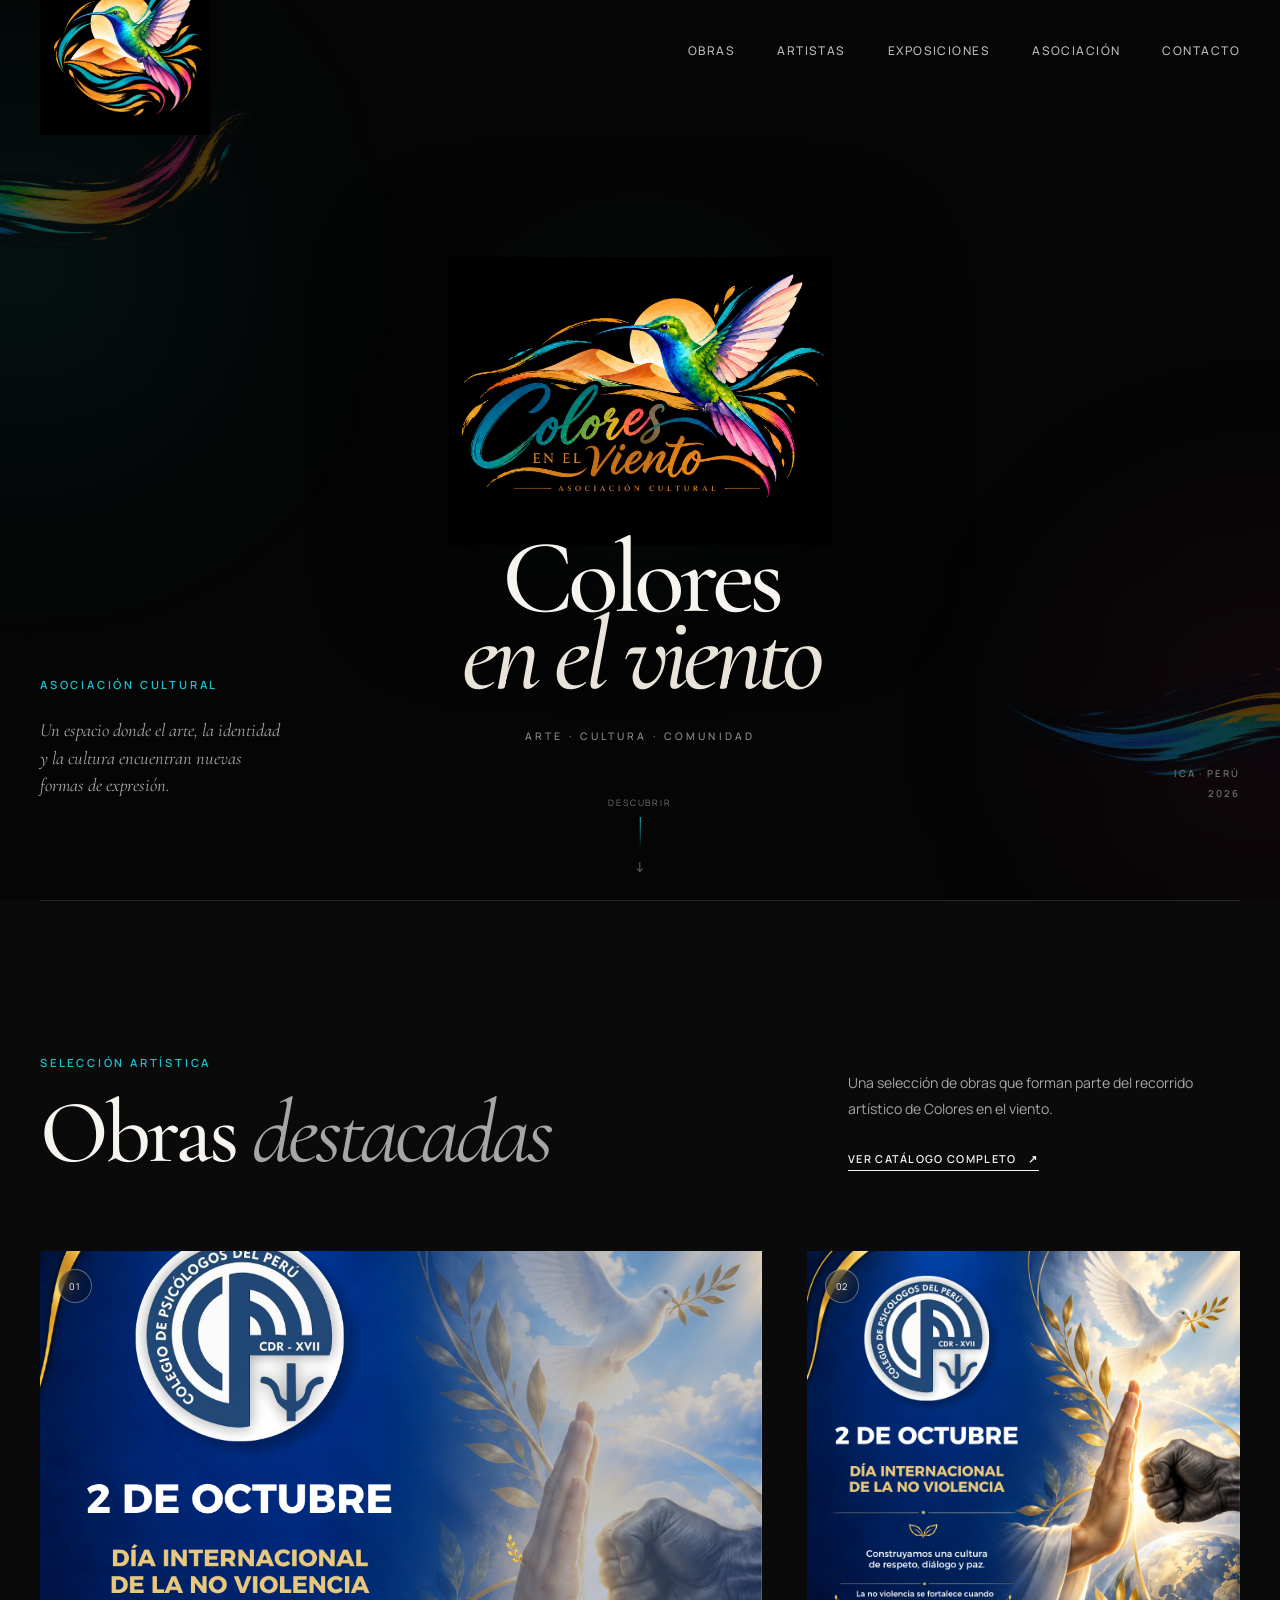
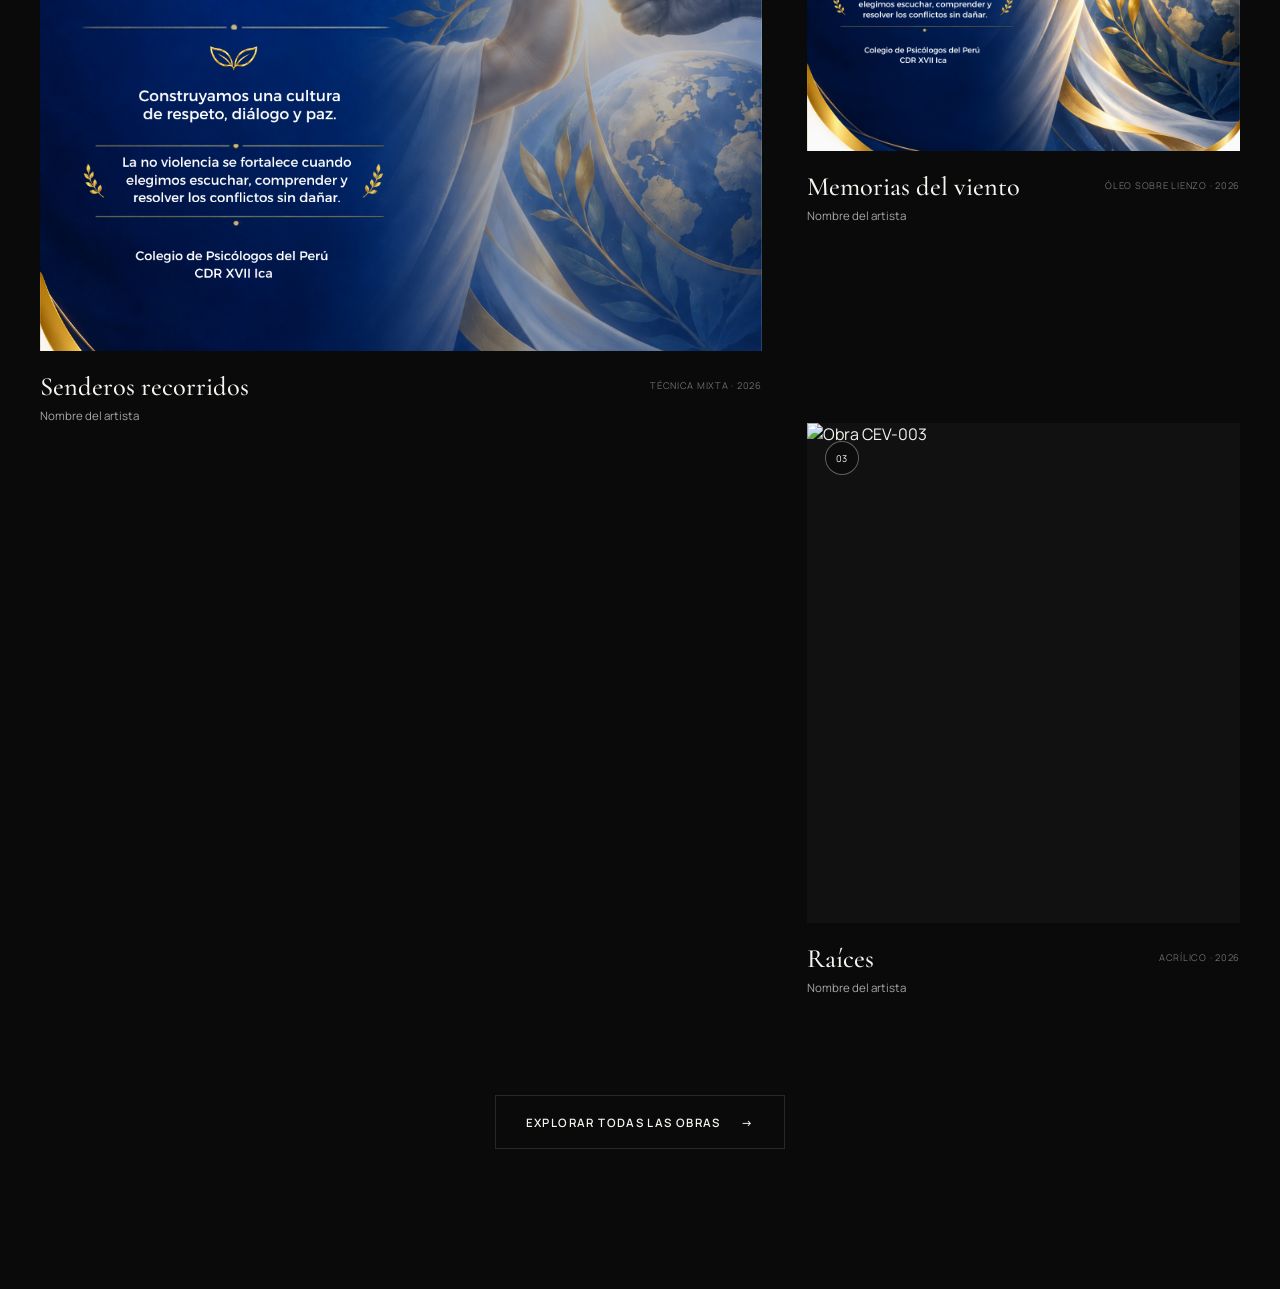
==== index.html @ a4beec08 "Estructura inicial de Colores en el viento" ====
<!DOCTYPE html>
<html lang="es">
<head>
    <meta charset="UTF-8">

    <meta
        name="viewport"
        content="width=device-width, initial-scale=1.0"
    >

    <meta
        name="description"
        content="Colores en el viento - Asociación Cultural. Arte, cultura y comunidad."
    >

    <title>Colores en el viento | Asociación Cultural</title>

    <!-- Favicon -->
    <link
        rel="icon"
        type="image/png"
        href="assets/branding/favicon.png"
    >

    <!-- Google Fonts -->
    <link rel="preconnect" href="https://fonts.googleapis.com">
    <link rel="preconnect" href="https://fonts.gstatic.com" crossorigin>

    <link
        href="https://fonts.googleapis.com/css2?family=Cormorant+Garamond:wght@400;500;600;700&family=Manrope:wght@300;400;500;600;700&display=swap"
        rel="stylesheet"
    >

    <!-- CSS -->
    <link rel="stylesheet" href="css/styles.css">
    <link rel="stylesheet" href="css/responsive.css">
</head>

<body>

    <!-- =========================================
         HEADER GLOBAL
    ========================================== -->

    <header class="header" id="header">

        <div class="header__container">

            <!-- Logo -->
            <a href="index.html" class="header__brand">

                <img
                    src="assets/branding/logo.png"
                    alt="Colores en el viento - Asociación Cultural"
                    class="header__logo"
                >

            </a>


            <!-- Navegación escritorio -->
            <nav
                class="desktop-nav"
                aria-label="Navegación principal"
            >

                <a href="obras.html" class="desktop-nav__link">
                    Obras
                </a>

                <a href="artistas.html" class="desktop-nav__link">
                    Artistas
                </a>

                <a href="exposiciones.html" class="desktop-nav__link">
                    Exposiciones
                </a>

                <a href="asociacion.html" class="desktop-nav__link">
                    Asociación
                </a>

                <a href="contacto.html" class="desktop-nav__link">
                    Contacto
                </a>

            </nav>


            <!-- Botón menú móvil -->
            <button
                class="menu-button"
                id="menuButton"
                aria-label="Abrir menú"
                aria-expanded="false"
                aria-controls="mobileMenu"
            >

                <span></span>
                <span></span>
                <span></span>

            </button>

        </div>

    </header>


    <!-- =========================================
         MENÚ MÓVIL / PANTALLA COMPLETA
    ========================================== -->

    <div
        class="mobile-menu"
        id="mobileMenu"
        aria-hidden="true"
    >

        <!-- Decoración -->
        <div class="mobile-menu__glow mobile-menu__glow--one"></div>
        <div class="mobile-menu__glow mobile-menu__glow--two"></div>


        <div class="mobile-menu__header">

            <a href="index.html" class="mobile-menu__brand">

                <img
                    src="assets/branding/logo.png"
                    alt="Colores en el viento"
                >

            </a>

        </div>


        <nav
            class="mobile-menu__nav"
            aria-label="Menú móvil"
        >

            <a
                href="index.html"
                class="mobile-menu__link"
            >
                <span class="mobile-menu__number">01</span>
                <span>Inicio</span>
            </a>

            <a
                href="obras.html"
                class="mobile-menu__link"
            >
                <span class="mobile-menu__number">02</span>
                <span>Obras</span>
            </a>

            <a
                href="artistas.html"
                class="mobile-menu__link"
            >
                <span class="mobile-menu__number">03</span>
                <span>Artistas</span>
            </a>

            <a
                href="exposiciones.html"
                class="mobile-menu__link"
            >
                <span class="mobile-menu__number">04</span>
                <span>Exposiciones</span>
            </a>

            <a
                href="asociacion.html"
                class="mobile-menu__link"
            >
                <span class="mobile-menu__number">05</span>
                <span>La Asociación</span>
            </a>

            <a
                href="contacto.html"
                class="mobile-menu__link"
            >
                <span class="mobile-menu__number">06</span>
                <span>Contacto</span>
            </a>

        </nav>


        <div class="mobile-menu__footer">

            <p>Asociación Cultural</p>

            <span>
                Arte · Cultura · Comunidad
            </span>

        </div>

    </div>


    <!-- =========================================
         CONTENIDO TEMPORAL

         En el paso 2 construiremos aquí
         la portada real.
    ========================================== -->

<main>

    <!-- =========================================
         HERO / PORTADA
    ========================================== -->

    <section class="home-hero">

        <!-- Decoración -->
        <div class="home-hero__glow home-hero__glow--cyan"></div>
        <div class="home-hero__glow home-hero__glow--pink"></div>

        <img
            src="assets/decoracion/pincelada-01.png"
            alt=""
            class="home-hero__brush home-hero__brush--one"
            aria-hidden="true"
        >

        <img
            src="assets/decoracion/pincelada-02.png"
            alt=""
            class="home-hero__brush home-hero__brush--two"
            aria-hidden="true"
        >


        <div class="container home-hero__container">

            <!-- Texto lateral -->
            <div class="home-hero__intro">

                <span class="eyebrow">
                    Asociación Cultural
                </span>

                <p>
                    Un espacio donde el arte,
                    la identidad y la cultura
                    encuentran nuevas formas
                    de expresión.
                </p>

            </div>


            <!-- Emblema principal -->
            <div class="home-hero__identity">

                <div class="home-hero__emblem-wrapper">

                    <div class="home-hero__emblem-light"></div>

                    <img
                        src="assets/branding/emblema.png"
                        alt="Emblema de Colores en el viento"
                        class="home-hero__emblem"
                    >

                </div>

                <h1 class="home-hero__title">
                    <span>Colores</span>
                    <span>en el viento</span>
                </h1>

                <p class="home-hero__subtitle">
                    Arte · Cultura · Comunidad
                </p>

            </div>


            <!-- Texto decorativo derecho -->
            <div class="home-hero__side-text">
                <span>ICA · PERÚ</span>
                <span>2026</span>
            </div>

        </div>


        <!-- Scroll -->
        <a
            href="#obras-destacadas"
            class="scroll-indicator"
            aria-label="Ir a obras destacadas"
        >

            <span class="scroll-indicator__text">
                Descubrir
            </span>

            <span class="scroll-indicator__line"></span>

            <span class="scroll-indicator__arrow">
                ↓
            </span>

        </a>

    </section>


    <!-- =========================================
         OBRAS DESTACADAS
    ========================================== -->

    <section
        class="featured-works"
        id="obras-destacadas"
    >

        <div class="container">

            <!-- Encabezado -->
            <div class="section-heading">

                <div>

                    <span class="eyebrow">
                        Selección artística
                    </span>

                    <h2 class="section-title">
                        Obras
                        <em>destacadas</em>
                    </h2>

                </div>


                <div class="section-heading__description">

                    <p>
                        Una selección de obras que forman
                        parte del recorrido artístico de
                        Colores en el viento.
                    </p>

                    <a
                        href="obras.html"
                        class="text-link"
                    >
                        Ver catálogo completo
                        <span>↗</span>
                    </a>

                </div>

            </div>


            <!-- Grid temporal de obras -->
            <div class="featured-grid">

                <!-- Obra 01 -->
                <article class="featured-card featured-card--large">

                    <a
                        href="obra.html?id=cev-001"
                        class="featured-card__image"
                    >

                        <img
                            src="assets/obras/cev-001.webp"
                            alt="Obra CEV-001"
                        >

                        <span class="featured-card__number">
                            01
                        </span>

                        <span class="featured-card__view">
                            Ver obra ↗
                        </span>

                    </a>

                    <div class="featured-card__info">

                        <div>
                            <h3>
                                Senderos recorridos
                            </h3>

                            <p>
                                Nombre del artista
                            </p>
                        </div>

                        <span>
                            Técnica mixta · 2026
                        </span>

                    </div>

                </article>


                <!-- Obra 02 -->
                <article class="featured-card">

                    <a
                        href="obra.html?id=cev-002"
                        class="featured-card__image"
                    >

                        <img
                            src="assets/obras/cev-002.webp"
                            alt="Obra CEV-002"
                        >

                        <span class="featured-card__number">
                            02
                        </span>

                        <span class="featured-card__view">
                            Ver obra ↗
                        </span>

                    </a>

                    <div class="featured-card__info">

                        <div>
                            <h3>
                                Memorias del viento
                            </h3>

                            <p>
                                Nombre del artista
                            </p>
                        </div>

                        <span>
                            Óleo sobre lienzo · 2026
                        </span>

                    </div>

                </article>


                <!-- Obra 03 -->
                <article class="featured-card">

                    <a
                        href="obra.html?id=cev-003"
                        class="featured-card__image"
                    >

                        <img
                            src="assets/obras/cev-003.webp"
                            alt="Obra CEV-003"
                        >

                        <span class="featured-card__number">
                            03
                        </span>

                        <span class="featured-card__view">
                            Ver obra ↗
                        </span>

                    </a>

                    <div class="featured-card__info">

                        <div>
                            <h3>
                                Raíces
                            </h3>

                            <p>
                                Nombre del artista
                            </p>
                        </div>

                        <span>
                            Acrílico · 2026
                        </span>

                    </div>

                </article>

            </div>


            <!-- Botón inferior -->
            <div class="featured-works__footer">

                <a
                    href="obras.html"
                    class="button button--primary"
                >
                    Explorar todas las obras

                    <span>→</span>
                </a>

            </div>

        </div>

    </section>

</main>


    <!-- JavaScript -->
    <script src="js/main.js"></script>

</body>
</html>
---- css/styles.css ----
/* =========================================================
   COLORES EN EL VIENTO
   ESTILOS GLOBALES
========================================================= */


/* =========================================================
   1. VARIABLES
========================================================= */

:root {

    /* Fondos */

    --color-black: #050505;
    --color-black-soft: #0a0a0a;
    --color-charcoal: #111111;
    --color-charcoal-light: #191919;


    /* Textos */

    --color-white: #f7f4ef;
    --color-cream: #e9e3d9;
    --color-gray: #a6a6a6;
    --color-gray-dark: #6d6d6d;


    /* Colores inspirados en el colibrí */

    --color-cyan: #18c5cf;
    --color-blue: #167ac6;
    --color-green: #73b744;
    --color-gold: #e9a02d;
    --color-orange: #ee7135;
    --color-pink: #df4b8d;


    /* Bordes */

    --color-border: rgba(255, 255, 255, 0.12);


    /* Tipografías */

    --font-display:
        "Cormorant Garamond",
        Georgia,
        serif;

    --font-body:
        "Manrope",
        Arial,
        sans-serif;


    /* Tamaños */

    --header-height: 100px;
    --container-width: 1400px;


    /* Transiciones */

    --transition-fast: 0.25s ease;
    --transition-normal: 0.45s cubic-bezier(.2,.7,.2,1);
}


/* =========================================================
   2. RESET
========================================================= */

*,
*::before,
*::after {
    margin: 0;
    padding: 0;
    box-sizing: border-box;
}


html {
    scroll-behavior: smooth;
}


body {
    min-height: 100vh;

    background:
        radial-gradient(
            circle at 15% 10%,
            rgba(24, 197, 207, 0.05),
            transparent 28%
        ),
        radial-gradient(
            circle at 90% 80%,
            rgba(223, 75, 141, 0.04),
            transparent 30%
        ),
        var(--color-black);

    color: var(--color-white);

    font-family: var(--font-body);
    font-weight: 400;

    overflow-x: hidden;

    -webkit-font-smoothing: antialiased;
}


body.menu-open {
    overflow: hidden;
}


img {
    display: block;
    max-width: 100%;
}


a {
    color: inherit;
    text-decoration: none;
}


button,
input,
textarea,
select {
    font: inherit;
}


button {
    border: 0;
    color: inherit;
    background: none;
    cursor: pointer;
}


/* Selección de texto */

::selection {
    background: var(--color-cyan);
    color: var(--color-black);
}


/* =========================================================
   3. CONTENEDOR GLOBAL
========================================================= */

.container {
    width: min(
        calc(100% - 80px),
        var(--container-width)
    );

    margin-inline: auto;
}


/* =========================================================
   4. HEADER
========================================================= */

.header {
    position: fixed;

    top: 0;
    left: 0;

    width: 100%;

    z-index: 1000;

    transition:
        background var(--transition-normal),
        border-color var(--transition-normal),
        backdrop-filter var(--transition-normal);
}


.header::after {
    content: "";

    position: absolute;

    left: 50%;
    bottom: 0;

    width: calc(100% - 80px);
    max-width: var(--container-width);

    height: 1px;

    transform: translateX(-50%);

    background: transparent;

    transition: background var(--transition-normal);
}


/* Header cuando hacemos scroll */

.header.header--scrolled {
    background: rgba(5, 5, 5, 0.82);

    backdrop-filter: blur(18px);
    -webkit-backdrop-filter: blur(18px);
}


.header.header--scrolled::after {
    background: var(--color-border);
}


.header__container {
    width: min(
        calc(100% - 80px),
        var(--container-width)
    );

    height: var(--header-height);

    margin-inline: auto;

    display: flex;
    align-items: center;
    justify-content: space-between;
}


/* =========================================================
   5. LOGO
========================================================= */

.header__brand {
    position: relative;

    display: flex;
    align-items: center;

    z-index: 3;
}


.header__logo {
    width: 170px;
    height: auto;

    object-fit: contain;

    transition:
        opacity var(--transition-fast),
        transform var(--transition-fast);
}


.header__brand:hover .header__logo {
    opacity: 0.8;
    transform: translateY(-2px);
}


/* =========================================================
   6. NAVEGACIÓN DE ESCRITORIO
========================================================= */

.desktop-nav {
    display: flex;
    align-items: center;

    gap: 42px;
}


.desktop-nav__link {
    position: relative;

    padding: 10px 0;

    color: rgba(255, 255, 255, 0.72);

    font-size: 0.75rem;
    font-weight: 500;

    letter-spacing: 0.12em;
    text-transform: uppercase;

    transition: color var(--transition-fast);
}


.desktop-nav__link::after {
    content: "";

    position: absolute;

    left: 0;
    bottom: 3px;

    width: 0;
    height: 1px;

    background:
        linear-gradient(
            90deg,
            var(--color-cyan),
            var(--color-green),
            var(--color-gold),
            var(--color-pink)
        );

    transition: width var(--transition-normal);
}


.desktop-nav__link:hover {
    color: var(--color-white);
}


.desktop-nav__link:hover::after {
    width: 100%;
}


/* Página activa */

.desktop-nav__link.active {
    color: var(--color-white);
}


.desktop-nav__link.active::after {
    width: 100%;
}


/* =========================================================
   7. BOTÓN HAMBURGUESA
========================================================= */

.menu-button {
    position: relative;

    width: 48px;
    height: 48px;

    display: none;

    align-items: center;
    justify-content: center;

    flex-direction: column;

    gap: 6px;

    z-index: 1100;
}


.menu-button span {
    display: block;

    width: 26px;
    height: 1px;

    background: var(--color-white);

    transform-origin: center;

    transition:
        transform var(--transition-normal),
        opacity var(--transition-fast),
        width var(--transition-normal);
}


/* Animación X */

.menu-button.active span:nth-child(1) {
    transform:
        translateY(7px)
        rotate(45deg);
}


.menu-button.active span:nth-child(2) {
    opacity: 0;
    width: 0;
}


.menu-button.active span:nth-child(3) {
    transform:
        translateY(-7px)
        rotate(-45deg);
}


/* =========================================================
   8. MENÚ MÓVIL
========================================================= */

.mobile-menu {
    position: fixed;

    inset: 0;

    z-index: 1050;

    display: flex;
    flex-direction: column;

    padding:
        var(--header-height)
        40px
        35px;

    background:
        linear-gradient(
            145deg,
            #050505 0%,
            #080808 50%,
            #050505 100%
        );

    opacity: 0;
    visibility: hidden;

    pointer-events: none;

    transform: translateY(-15px);

    transition:
        opacity var(--transition-normal),
        visibility var(--transition-normal),
        transform var(--transition-normal);
}


.mobile-menu.active {
    opacity: 1;
    visibility: visible;

    pointer-events: auto;

    transform: translateY(0);
}


/* Brillos decorativos */

.mobile-menu__glow {
    position: absolute;

    border-radius: 50%;

    filter: blur(100px);

    pointer-events: none;
}


.mobile-menu__glow--one {
    width: 300px;
    height: 300px;

    top: -120px;
    right: -100px;

    background: rgba(24, 197, 207, 0.12);
}


.mobile-menu__glow--two {
    width: 260px;
    height: 260px;

    bottom: -100px;
    left: -80px;

    background: rgba(223, 75, 141, 0.1);
}


/* Logo menú */

.mobile-menu__header {
    display: none;
}


.mobile-menu__brand img {
    width: 145px;
}


/* Links */

.mobile-menu__nav {
    position: relative;

    width: 100%;
    max-width: 800px;

    margin: auto;

    display: flex;
    flex-direction: column;
}


.mobile-menu__link {
    display: grid;

    grid-template-columns: 55px 1fr;

    align-items: center;

    padding: 18px 0;

    border-bottom: 1px solid var(--color-border);

    color: var(--color-white);

    font-family: var(--font-display);

    font-size: clamp(2rem, 5vw, 4.2rem);
    font-weight: 500;

    line-height: 1;

    transition:
        color var(--transition-fast),
        padding-left var(--transition-normal);
}


.mobile-menu__link:first-child {
    border-top: 1px solid var(--color-border);
}


.mobile-menu__link:hover {
    color: var(--color-cyan);

    padding-left: 12px;
}


.mobile-menu__number {
    align-self: start;

    padding-top: 5px;

    color: var(--color-gray-dark);

    font-family: var(--font-body);

    font-size: 0.65rem;
    font-weight: 500;

    letter-spacing: 0.1em;
}


/* Footer menú */

.mobile-menu__footer {
    position: relative;

    display: flex;
    justify-content: space-between;
    align-items: center;

    padding-top: 25px;

    border-top: 1px solid var(--color-border);

    color: var(--color-gray);

    font-size: 0.7rem;

    letter-spacing: 0.08em;
    text-transform: uppercase;
}


/* =========================================================
   9. TIPOGRAFÍA GLOBAL
========================================================= */

.display-title {
    font-family: var(--font-display);

    font-size:
        clamp(
            4.5rem,
            10vw,
            10rem
        );

    font-weight: 500;

    line-height: 0.78;

    letter-spacing: -0.045em;
}


.eyebrow {
    display: inline-block;

    margin-bottom: 25px;

    color: var(--color-cyan);

    font-size: 0.7rem;
    font-weight: 600;

    letter-spacing: 0.25em;
    text-transform: uppercase;
}


/* =========================================================
   10. BOTONES GLOBALES
========================================================= */

.button {
    position: relative;

    display: inline-flex;

    align-items: center;
    justify-content: center;

    gap: 20px;

    min-height: 54px;

    padding: 0 30px;

    border: 1px solid var(--color-border);

    font-size: 0.72rem;
    font-weight: 600;

    letter-spacing: 0.12em;
    text-transform: uppercase;

    overflow: hidden;

    transition:
        color var(--transition-normal),
        border-color var(--transition-normal),
        transform var(--transition-fast);
}


.button::before {
    content: "";

    position: absolute;

    inset: 0;

    background:
        linear-gradient(
            90deg,
            var(--color-cyan),
            var(--color-blue),
            var(--color-green)
        );

    transform: translateX(-102%);

    transition: transform var(--transition-normal);

    z-index: -1;
}


.button:hover {
    color: #050505;

    border-color: transparent;

    transform: translateY(-2px);
}


.button:hover::before {
    transform: translateX(0);
}


/* =========================================================
   11. SECCIÓN TEMPORAL

   La reemplazaremos en el paso 2.
========================================================= */

.test-section {
    position: relative;

    min-height: 100svh;

    display: flex;
    align-items: center;

    padding-top: var(--header-height);

    overflow: hidden;
}


.test-section::after {
    content: "";

    position: absolute;

    width: 550px;
    height: 550px;

    right: -180px;
    bottom: -220px;

    border-radius: 50%;

    background:
        radial-gradient(
            circle,
            rgba(24, 197, 207, 0.08),
            transparent 65%
        );

    pointer-events: none;
}


.test-section__text {
    max-width: 450px;

    margin:
        35px 0
        45px;

    color: var(--color-gray);

    font-family: var(--font-display);

    font-size: 1.5rem;
    font-style: italic;

    line-height: 1.5;
}

/* =========================================================
   12. HOME / HERO
========================================================= */

.home-hero {
    position: relative;

    min-height: 100svh;

    display: flex;
    align-items: center;

    padding-top: var(--header-height);

    background:
        radial-gradient(
            circle at 50% 45%,
            rgba(24, 197, 207, 0.06),
            transparent 28%
        ),
        #050505;

    overflow: hidden;
}


/* Contenedor */

.home-hero__container {
    position: relative;

    min-height:
        calc(
            100svh - var(--header-height)
        );

    display: grid;

    grid-template-columns:
        0.8fr
        2.4fr
        0.8fr;

    align-items: center;

    z-index: 2;
}


/* =========================================================
   INTRO IZQUIERDA
========================================================= */

.home-hero__intro {
    align-self: end;

    max-width: 240px;

    padding-bottom: 100px;
}


.home-hero__intro p {
    color: var(--color-gray);

    font-family: var(--font-display);

    font-size: 1.15rem;
    font-style: italic;

    line-height: 1.5;
}


/* =========================================================
   IDENTIDAD CENTRAL
========================================================= */

.home-hero__identity {
    position: relative;

    display: flex;
    flex-direction: column;
    align-items: center;

    text-align: center;
}


/* Emblema */

.home-hero__emblem-wrapper {
    position: relative;

    width: clamp(
        250px,
        30vw,
        440px
    );

    margin-bottom: 10px;
}


.home-hero__emblem {
    position: relative;

    width: 100%;

    z-index: 2;

    object-fit: contain;

    filter:
        drop-shadow(
            0 25px 60px
            rgba(0, 0, 0, 0.5)
        );

    animation:
        emblemFloat
        6s
        ease-in-out
        infinite;
}


/* Luz detrás del emblema */

.home-hero__emblem-light {
    position: absolute;

    width: 70%;
    height: 70%;

    top: 50%;
    left: 50%;

    transform:
        translate(-50%, -50%);

    border-radius: 50%;

    background:
        radial-gradient(
            circle,
            rgba(24, 197, 207, 0.14),
            rgba(115, 183, 68, 0.05) 40%,
            transparent 70%
        );

    filter: blur(30px);

    z-index: 1;
}


/* Título */

.home-hero__title {
    position: relative;

    display: flex;
    flex-direction: column;

    margin-top: -15px;

    color: var(--color-white);

    font-family: var(--font-display);

    font-size:
        clamp(
            4rem,
            8.2vw,
            8.5rem
        );

    font-weight: 500;

    line-height: 0.73;

    letter-spacing: -0.055em;

    z-index: 3;
}


.home-hero__title span:last-child {
    color: var(--color-cream);

    font-style: italic;
}


.home-hero__subtitle {
    margin-top: 35px;

    color: rgba(255, 255, 255, 0.55);

    font-size: 0.65rem;
    font-weight: 500;

    letter-spacing: 0.3em;
    text-transform: uppercase;
}


/* =========================================================
   INFORMACIÓN DERECHA
========================================================= */

.home-hero__side-text {
    align-self: end;

    padding-bottom: 100px;

    display: flex;
    flex-direction: column;

    align-items: flex-end;

    gap: 7px;

    color: var(--color-gray-dark);

    font-size: 0.6rem;
    font-weight: 600;

    letter-spacing: 0.2em;
}


/* =========================================================
   PINCELADAS DECORATIVAS
========================================================= */

.home-hero__brush {
    position: absolute;

    pointer-events: none;

    user-select: none;

    opacity: 0.28;

    z-index: 1;
}


.home-hero__brush--one {
    width: 450px;

    top: 14%;
    left: -180px;

    transform: rotate(-12deg);
}


.home-hero__brush--two {
    width: 480px;

    right: -200px;
    bottom: 8%;

    transform: rotate(18deg);
}


/* =========================================================
   BRILLOS
========================================================= */

.home-hero__glow {
    position: absolute;

    border-radius: 50%;

    filter: blur(120px);

    pointer-events: none;
}


.home-hero__glow--cyan {
    width: 350px;
    height: 350px;

    top: 10%;
    left: -150px;

    background:
        rgba(24, 197, 207, 0.08);
}


.home-hero__glow--pink {
    width: 350px;
    height: 350px;

    right: -170px;
    bottom: 0;

    background:
        rgba(223, 75, 141, 0.07);
}


/* =========================================================
   INDICADOR SCROLL
========================================================= */

.scroll-indicator {
    position: absolute;

    left: 50%;
    bottom: 25px;

    transform: translateX(-50%);

    display: flex;
    flex-direction: column;
    align-items: center;

    gap: 8px;

    z-index: 4;

    color: rgba(255, 255, 255, 0.45);
}


.scroll-indicator__text {
    font-size: 0.55rem;

    letter-spacing: 0.22em;
    text-transform: uppercase;
}


.scroll-indicator__line {
    width: 1px;
    height: 32px;

    background:
        linear-gradient(
            to bottom,
            var(--color-cyan),
            transparent
        );
}


.scroll-indicator__arrow {
    font-size: 0.85rem;

    animation:
        scrollArrow
        2s
        ease-in-out
        infinite;
}


/* =========================================================
   13. ENCABEZADOS DE SECCIÓN
========================================================= */

.section-heading {
    display: grid;

    grid-template-columns:
        1.3fr
        0.7fr;

    gap: 80px;

    align-items: end;

    margin-bottom: 80px;
}


.section-title {
    font-family: var(--font-display);

    font-size:
        clamp(
            4rem,
            7vw,
            7.5rem
        );

    font-weight: 500;

    line-height: 0.85;

    letter-spacing: -0.045em;
}


.section-title em {
    font-weight: 400;

    color: var(--color-gray);

    font-style: italic;
}


.section-heading__description {
    max-width: 430px;

    justify-self: end;
}


.section-heading__description p {
    margin-bottom: 25px;

    color: var(--color-gray);

    font-size: 0.88rem;

    line-height: 1.8;
}


/* =========================================================
   LINK DE TEXTO
========================================================= */

.text-link {
    position: relative;

    display: inline-flex;

    align-items: center;

    gap: 12px;

    padding-bottom: 5px;

    color: var(--color-white);

    font-size: 0.68rem;
    font-weight: 600;

    letter-spacing: 0.12em;
    text-transform: uppercase;
}


.text-link::after {
    content: "";

    position: absolute;

    left: 0;
    bottom: 0;

    width: 100%;
    height: 1px;

    background: var(--color-white);

    transform-origin: right;

    transition:
        transform var(--transition-normal);
}


.text-link:hover::after {
    transform: scaleX(0);
}


/* =========================================================
   14. OBRAS DESTACADAS
========================================================= */

.featured-works {
    position: relative;

    padding:
        150px 0
        140px;

    background:
        var(--color-black-soft);
}


.featured-works::before {
    content: "";

    position: absolute;

    top: 0;
    left: 50%;

    width: min(
        calc(100% - 80px),
        var(--container-width)
    );

    height: 1px;

    transform: translateX(-50%);

    background: var(--color-border);
}


/* =========================================================
   GRID
========================================================= */

.featured-grid {
    display: grid;

    grid-template-columns:
        1.25fr
        0.75fr;

    gap:
        100px
        45px;

    align-items: start;
}


.featured-card:nth-child(3) {
    grid-column: 2;

    margin-top: -100px;
}


/* =========================================================
   IMAGEN OBRA
========================================================= */

.featured-card__image {
    position: relative;

    display: block;

    width: 100%;

    background: var(--color-charcoal);

    overflow: hidden;
}


.featured-card__image::after {
    content: "";

    position: absolute;

    inset: 0;

    background:
        linear-gradient(
            to top,
            rgba(0, 0, 0, 0.45),
            transparent 35%
        );

    opacity: 0;

    transition:
        opacity var(--transition-normal);
}


.featured-card__image img {
    width: 100%;
    height: 500px;

    object-fit: cover;

    transition:
        transform
        0.9s
        cubic-bezier(.2,.7,.2,1);
}


.featured-card--large
.featured-card__image img {
    height: 700px;
}


.featured-card:hover
.featured-card__image img {
    transform: scale(1.035);
}


.featured-card:hover
.featured-card__image::after {
    opacity: 1;
}


/* Número */

.featured-card__number {
    position: absolute;

    top: 18px;
    left: 18px;

    z-index: 3;

    display: flex;

    align-items: center;
    justify-content: center;

    width: 34px;
    height: 34px;

    border:
        1px solid
        rgba(255,255,255,.35);

    background:
        rgba(0,0,0,.25);

    backdrop-filter: blur(10px);

    border-radius: 50%;

    color: white;

    font-size: 0.58rem;

    letter-spacing: 0.08em;
}


/* Ver obra */

.featured-card__view {
    position: absolute;

    right: 20px;
    bottom: 20px;

    z-index: 3;

    padding:
        11px
        15px;

    background: var(--color-white);

    color: var(--color-black);

    font-size: 0.58rem;
    font-weight: 700;

    letter-spacing: 0.1em;
    text-transform: uppercase;

    opacity: 0;

    transform:
        translateY(10px);

    transition:
        opacity var(--transition-normal),
        transform var(--transition-normal);
}


.featured-card:hover
.featured-card__view {
    opacity: 1;

    transform:
        translateY(0);
}


/* =========================================================
   INFORMACIÓN OBRA
========================================================= */

.featured-card__info {
    display: flex;

    justify-content: space-between;

    gap: 25px;

    padding-top: 20px;
}


.featured-card__info h3 {
    margin-bottom: 5px;

    font-family: var(--font-display);

    font-size: 1.65rem;

    font-weight: 500;
}


.featured-card__info p {
    color: var(--color-gray);

    font-size: 0.72rem;
}


.featured-card__info > span {
    padding-top: 8px;

    color: var(--color-gray-dark);

    font-size: 0.58rem;

    letter-spacing: 0.08em;

    text-align: right;

    text-transform: uppercase;
}


/* =========================================================
   FOOTER DE OBRAS DESTACADAS
========================================================= */

.featured-works__footer {
    margin-top: 100px;

    display: flex;

    justify-content: center;
}


/* =========================================================
   15. ANIMACIONES HOME
========================================================= */

@keyframes emblemFloat {

    0%,
    100% {
        transform: translateY(0);
    }

    50% {
        transform: translateY(-10px);
    }

}


@keyframes scrollArrow {

    0%,
    100% {
        transform: translateY(0);
        opacity: 0.4;
    }

    50% {
        transform: translateY(6px);
        opacity: 1;
    }

}

/* =========================================================
   16. CATÁLOGO DE OBRAS
========================================================= */

.catalog-page {
    min-height: 100vh;

    background: var(--color-black-soft);
}


/* =========================================================
   HERO CATÁLOGO
========================================================= */

.catalog-hero {
    position: relative;

    padding:
        calc(var(--header-height) + 100px)
        0
        100px;

    overflow: hidden;

    background:
        radial-gradient(
            circle at 85% 30%,
            rgba(24, 197, 207, 0.07),
            transparent 25%
        ),
        var(--color-black);
}


.catalog-hero::after {
    content: "";

    position: absolute;

    left: 50%;
    bottom: 0;

    width: min(
        calc(100% - 80px),
        var(--container-width)
    );

    height: 1px;

    transform: translateX(-50%);

    background: var(--color-border);
}


.catalog-hero__content {
    position: relative;

    display: grid;

    grid-template-columns:
        1.5fr
        0.5fr;

    gap: 80px;

    align-items: end;

    z-index: 2;
}


.catalog-hero__title {
    display: flex;
    flex-direction: column;

    font-family: var(--font-display);

    font-size:
        clamp(
            5rem,
            10vw,
            10rem
        );

    font-weight: 500;

    line-height: 0.72;

    letter-spacing: -0.055em;
}


.catalog-hero__title em {
    color: var(--color-gray);

    font-weight: 400;
}


.catalog-hero__description {
    max-width: 350px;

    padding-bottom: 10px;

    color: var(--color-gray);

    font-family: var(--font-display);

    font-size: 1.2rem;
    font-style: italic;

    line-height: 1.6;
}


/* Pincelada */

.catalog-hero__brush {
    position: absolute;

    width: 650px;

    top: 80px;
    right: -220px;

    opacity: 0.14;

    transform: rotate(-8deg);

    pointer-events: none;
}


/* =========================================================
   CONTENIDO
========================================================= */

.catalog-content {
    padding:
        70px 0
        150px;
}


/* =========================================================
   BUSCADOR
========================================================= */

.catalog-search {
    display: flex;

    align-items: center;

    gap: 18px;

    padding:
        0
        0
        22px;

    border-bottom:
        1px solid
        rgba(255,255,255,.22);
}


.catalog-search__icon {
    color: var(--color-cyan);

    font-size: 1.5rem;
}


.catalog-search input {
    width: 100%;

    border: none;
    outline: none;

    background: transparent;

    color: var(--color-white);

    font-family: var(--font-display);

    font-size:
        clamp(
            1.6rem,
            3vw,
            2.6rem
        );
}


.catalog-search input::placeholder {
    color:
        rgba(
            255,
            255,
            255,
            0.25
        );
}


/* =========================================================
   FILTROS
========================================================= */

.catalog-filters {
    display: grid;

    grid-template-columns:
        repeat(4, 1fr)
        auto;

    gap: 20px;

    align-items: end;

    padding:
        35px 0;
}


.filter-group {
    display: flex;

    flex-direction: column;

    gap: 10px;
}


.filter-group label {
    color: var(--color-gray-dark);

    font-size: 0.58rem;

    font-weight: 600;

    letter-spacing: 0.16em;

    text-transform: uppercase;
}


.filter-group select {
    width: 100%;

    min-height: 48px;

    padding:
        0
        15px;

    border:
        1px solid
        var(--color-border);

    outline: none;

    background:
        var(--color-charcoal);

    color: var(--color-white);

    cursor: pointer;

    transition:
        border-color
        var(--transition-fast);
}


.filter-group select:hover,
.filter-group select:focus {
    border-color:
        rgba(
            24,
            197,
            207,
            0.6
        );
}


.filter-reset {
    min-height: 48px;

    padding:
        0
        20px;

    border:
        1px solid
        var(--color-border);

    color: var(--color-gray);

    font-size: 0.62rem;

    letter-spacing: 0.08em;

    text-transform: uppercase;

    transition:
        color var(--transition-fast),
        border-color var(--transition-fast);
}


.filter-reset:hover {
    color: var(--color-white);

    border-color:
        rgba(
            255,
            255,
            255,
            0.4
        );
}


/* =========================================================
   TOOLBAR
========================================================= */

.catalog-toolbar {
    display: flex;

    justify-content: space-between;

    align-items: center;

    padding:
        25px 0
        45px;

    border-top:
        1px solid
        var(--color-border);
}


.catalog-toolbar p {
    color: var(--color-gray);

    font-size: 0.72rem;

    letter-spacing: 0.08em;

    text-transform: uppercase;
}


#resultCount {
    color: var(--color-white);

    margin-right: 4px;
}


.catalog-toolbar__label {
    color: var(--color-gray-dark);

    font-size: 0.58rem;

    letter-spacing: 0.14em;

    text-transform: uppercase;
}


/* =========================================================
   GRID DE OBRAS
========================================================= */

.catalog-grid {
    display: grid;

    grid-template-columns:
        repeat(3, minmax(0, 1fr));

    column-gap: 28px;

    row-gap: 80px;
}


/* =========================================================
   TARJETA
========================================================= */

.catalog-card {
    min-width: 0;
}


.catalog-card__image {
    position: relative;

    display: block;

    aspect-ratio: 4 / 5;

    background:
        var(--color-charcoal);

    overflow: hidden;
}


.catalog-card__image::after {
    content: "";

    position: absolute;

    inset: 0;

    background:
        linear-gradient(
            to top,
            rgba(0,0,0,.5),
            transparent 45%
        );

    opacity: 0;

    transition:
        opacity
        var(--transition-normal);
}


.catalog-card__image img {
    width: 100%;
    height: 100%;

    object-fit: cover;

    transition:
        transform
        .8s
        cubic-bezier(.2,.7,.2,1);
}


.catalog-card:hover
.catalog-card__image img {
    transform:
        scale(1.035);
}


.catalog-card:hover
.catalog-card__image::after {
    opacity: 1;
}


/* Número */

.catalog-card__index {
    position: absolute;

    top: 16px;
    left: 16px;

    z-index: 3;

    display: flex;

    align-items: center;
    justify-content: center;

    width: 34px;
    height: 34px;

    border:
        1px solid
        rgba(255,255,255,.35);

    border-radius: 50%;

    background:
        rgba(0,0,0,.3);

    backdrop-filter:
        blur(8px);

    color: white;

    font-size: .58rem;
}


/* Ver obra */

.catalog-card__action {
    position: absolute;

    right: 16px;
    bottom: 16px;

    z-index: 3;

    padding:
        11px
        14px;

    background:
        var(--color-white);

    color:
        var(--color-black);

    font-size: .56rem;

    font-weight: 700;

    letter-spacing: .08em;

    text-transform: uppercase;

    opacity: 0;

    transform:
        translateY(10px);

    transition:
        opacity var(--transition-normal),
        transform var(--transition-normal);
}


.catalog-card:hover
.catalog-card__action {
    opacity: 1;

    transform: translateY(0);
}


/* =========================================================
   INFORMACIÓN
========================================================= */

.catalog-card__content {
    padding-top: 18px;
}


.catalog-card__heading {
    display: flex;

    justify-content: space-between;

    align-items: flex-start;

    gap: 20px;
}


.catalog-card__heading h2 {
    font-family:
        var(--font-display);

    font-size: 1.7rem;

    font-weight: 500;

    line-height: 1.1;
}


.catalog-card__heading > span {
    padding-top: 5px;

    color:
        var(--color-gray-dark);

    font-size: .6rem;
}


.catalog-card__artist {
    display: inline-block;

    margin-top: 8px;

    color:
        var(--color-gray);

    font-size: .7rem;

    transition:
        color
        var(--transition-fast);
}


.catalog-card__artist:hover {
    color:
        var(--color-cyan);
}


.catalog-card__meta {
    display: flex;

    justify-content: space-between;

    gap: 20px;

    margin-top: 15px;

    padding-top: 12px;

    border-top:
        1px solid
        var(--color-border);

    color:
        var(--color-gray-dark);

    font-size: .56rem;

    letter-spacing: .07em;

    text-transform: uppercase;
}


/* =========================================================
   CATÁLOGO VACÍO
========================================================= */

.catalog-empty {
    padding:
        120px
        20px;

    text-align: center;
}


.catalog-empty > span {
    display: block;

    margin-bottom: 20px;

    color:
        var(--color-cyan);
}


.catalog-empty h2 {
    margin-bottom: 15px;

    font-family:
        var(--font-display);

    font-size: 3rem;

    font-weight: 500;
}


.catalog-empty p {
    max-width: 450px;

    margin:
        0 auto
        35px;

    color:
        var(--color-gray);

    line-height: 1.7;
}


/* Error */

.catalog-error {
    grid-column:
        1 / -1;

    padding:
        100px 0;

    text-align: center;
}


.catalog-error h2 {
    font-family:
        var(--font-display);

    font-size: 2.5rem;

    font-weight: 500;
}


.catalog-error p {
    margin-top: 10px;

    color:
        var(--color-gray);
}
---- css/responsive.css ----
/* =========================================================
   COLORES EN EL VIENTO
   RESPONSIVE
========================================================= */


/* =========================================================
   TABLET
========================================================= */

@media (max-width: 1050px) {

    :root {
        --header-height: 88px;
    }


    .container,
    .header__container {
        width: calc(100% - 50px);
    }


    .header::after {
        width: calc(100% - 50px);
    }


    /* Ocultamos menú horizontal */

    .desktop-nav {
        display: none;
    }


    /* Mostramos hamburguesa */

    .menu-button {
        display: flex;
    }


    .header__logo {
        width: 150px;
    }

}


/* =========================================================
   MÓVIL
========================================================= */

@media (max-width: 700px) {

    :root {
        --header-height: 78px;
    }


    .container,
    .header__container {
        width: calc(100% - 36px);
    }


    .header::after {
        width: calc(100% - 36px);
    }


    .header__logo {
        width: 125px;
    }


    /* Menú */

    .mobile-menu {
        padding:
            var(--header-height)
            22px
            25px;
    }


    .mobile-menu__nav {
        margin-top: auto;
        margin-bottom: auto;
    }


    .mobile-menu__link {
        grid-template-columns: 38px 1fr;

        padding: 15px 0;

        font-size:
            clamp(
                2.1rem,
                10vw,
                3.5rem
            );
    }


    .mobile-menu__number {
        font-size: 0.55rem;
    }


    .mobile-menu__footer {
        flex-direction: column;

        align-items: flex-start;

        gap: 7px;
    }


    /* Título temporal */

    .display-title {
        font-size:
            clamp(
                4rem,
                19vw,
                7rem
            );

        line-height: 0.82;
    }


    .test-section__text {
        margin:
            25px 0
            35px;

        font-size: 1.25rem;
    }

}


/* =========================================================
   MÓVILES PEQUEÑOS
========================================================= */

@media (max-width: 400px) {

    .header__logo {
        width: 112px;
    }


    .mobile-menu__link {
        padding: 13px 0;
    }


    .mobile-menu__footer {
        font-size: 0.6rem;
    }

}

/* =========================================================
   HOME RESPONSIVE
========================================================= */


@media (max-width: 1050px) {

    .home-hero__container {
        grid-template-columns:
            1fr
            3fr
            1fr;
    }


    .home-hero__intro {
        max-width: 180px;

        padding-bottom: 90px;
    }


    .home-hero__intro p {
        font-size: 1rem;
    }


    .home-hero__emblem-wrapper {
        width:
            clamp(
                230px,
                34vw,
                350px
            );
    }


    /* Obras */

    .section-heading {
        gap: 50px;
    }


    .featured-grid {
        gap:
            70px
            30px;
    }


    .featured-card__image img {
        height: 420px;
    }


    .featured-card--large
    .featured-card__image img {
        height: 600px;
    }

}



@media (max-width: 700px) {

    /* =====================================================
       HERO
    ===================================================== */

    .home-hero {
        min-height: 100svh;
    }


    .home-hero__container {
        min-height:
            calc(
                100svh -
                var(--header-height)
            );

        display: flex;

        flex-direction: column;

        justify-content: center;

        padding:
            40px
            0
            100px;
    }


    .home-hero__intro {
        display: none;
    }


    .home-hero__side-text {
        position: absolute;

        right: 0;
        bottom: 75px;

        padding: 0;
    }


    .home-hero__identity {
        width: 100%;
    }


    .home-hero__emblem-wrapper {
        width:
            min(
                78vw,
                320px
            );

        margin-bottom: 20px;
    }


    .home-hero__title {
        margin-top: -5px;

        font-size:
            clamp(
                4rem,
                20vw,
                6.5rem
            );

        line-height: 0.76;
    }


    .home-hero__subtitle {
        margin-top: 30px;

        font-size: 0.55rem;
    }


    .home-hero__brush--one {
        width: 280px;

        left: -150px;
    }


    .home-hero__brush--two {
        width: 300px;

        right: -170px;
    }


    .scroll-indicator {
        left: 18px;
        bottom: 28px;

        transform: none;

        align-items: flex-start;
    }


    .scroll-indicator__line {
        margin-left: 3px;
    }


    /* =====================================================
       OBRAS DESTACADAS
    ===================================================== */

    .featured-works {
        padding:
            100px
            0
            90px;
    }


    .featured-works::before {
        width:
            calc(
                100% - 36px
            );
    }


    .section-heading {
        display: block;

        margin-bottom: 60px;
    }


    .section-title {
        font-size:
            clamp(
                3.7rem,
                18vw,
                6rem
            );
    }


    .section-heading__description {
        margin-top: 35px;

        justify-self: auto;
    }


    .featured-grid {
        display: block;
    }


    .featured-card,
    .featured-card:nth-child(3) {
        margin:
            0
            0
            70px;
    }


    .featured-card__image img,
    .featured-card--large
    .featured-card__image img {
        height: auto;

        aspect-ratio: 4 / 5;
    }


    /* En móvil siempre visible */

    .featured-card__view {
        opacity: 1;

        transform: none;
    }


    .featured-card__info {
        display: block;
    }


    .featured-card__info > span {
        display: block;

        margin-top: 8px;

        padding: 0;

        text-align: left;
    }


    .featured-works__footer {
        margin-top: 20px;
    }

}

/* =========================================================
   CATÁLOGO RESPONSIVE
========================================================= */


@media (max-width: 1050px) {

    .catalog-hero__content {
        grid-template-columns:
            1.3fr
            .7fr;

        gap: 40px;
    }


    .catalog-filters {
        grid-template-columns:
            repeat(2, 1fr);
    }


    .filter-reset {
        grid-column:
            1 / -1;
    }


    .catalog-grid {
        grid-template-columns:
            repeat(
                2,
                minmax(0, 1fr)
            );
    }

}



@media (max-width: 700px) {

    .catalog-hero {
        padding:
            calc(
                var(--header-height)
                + 70px
            )
            0
            70px;
    }


    .catalog-hero__content {
        display: block;
    }


    .catalog-hero__title {
        font-size:
            clamp(
                4.2rem,
                21vw,
                7rem
            );
    }


    .catalog-hero__description {
        margin-top: 45px;

        font-size: 1.05rem;
    }


    .catalog-hero__brush {
        width: 400px;

        right: -230px;

        opacity: .1;
    }


    /* Contenido */

    .catalog-content {
        padding:
            50px 0
            100px;
    }


    /* Filtros */

    .catalog-filters {
        grid-template-columns:
            1fr;

        gap: 18px;

        padding:
            30px 0;
    }


    .filter-reset {
        grid-column: auto;
    }


    /* Toolbar */

    .catalog-toolbar {
        padding:
            20px 0
            35px;
    }


    /* Grid */

    .catalog-grid {
        grid-template-columns:
            1fr;

        row-gap: 65px;
    }


    .catalog-card__image {
        aspect-ratio:
            4 / 5;
    }


    .catalog-card__action {
        opacity: 1;

        transform: none;
    }


    .catalog-card__heading h2 {
        font-size: 1.8rem;
    }

}
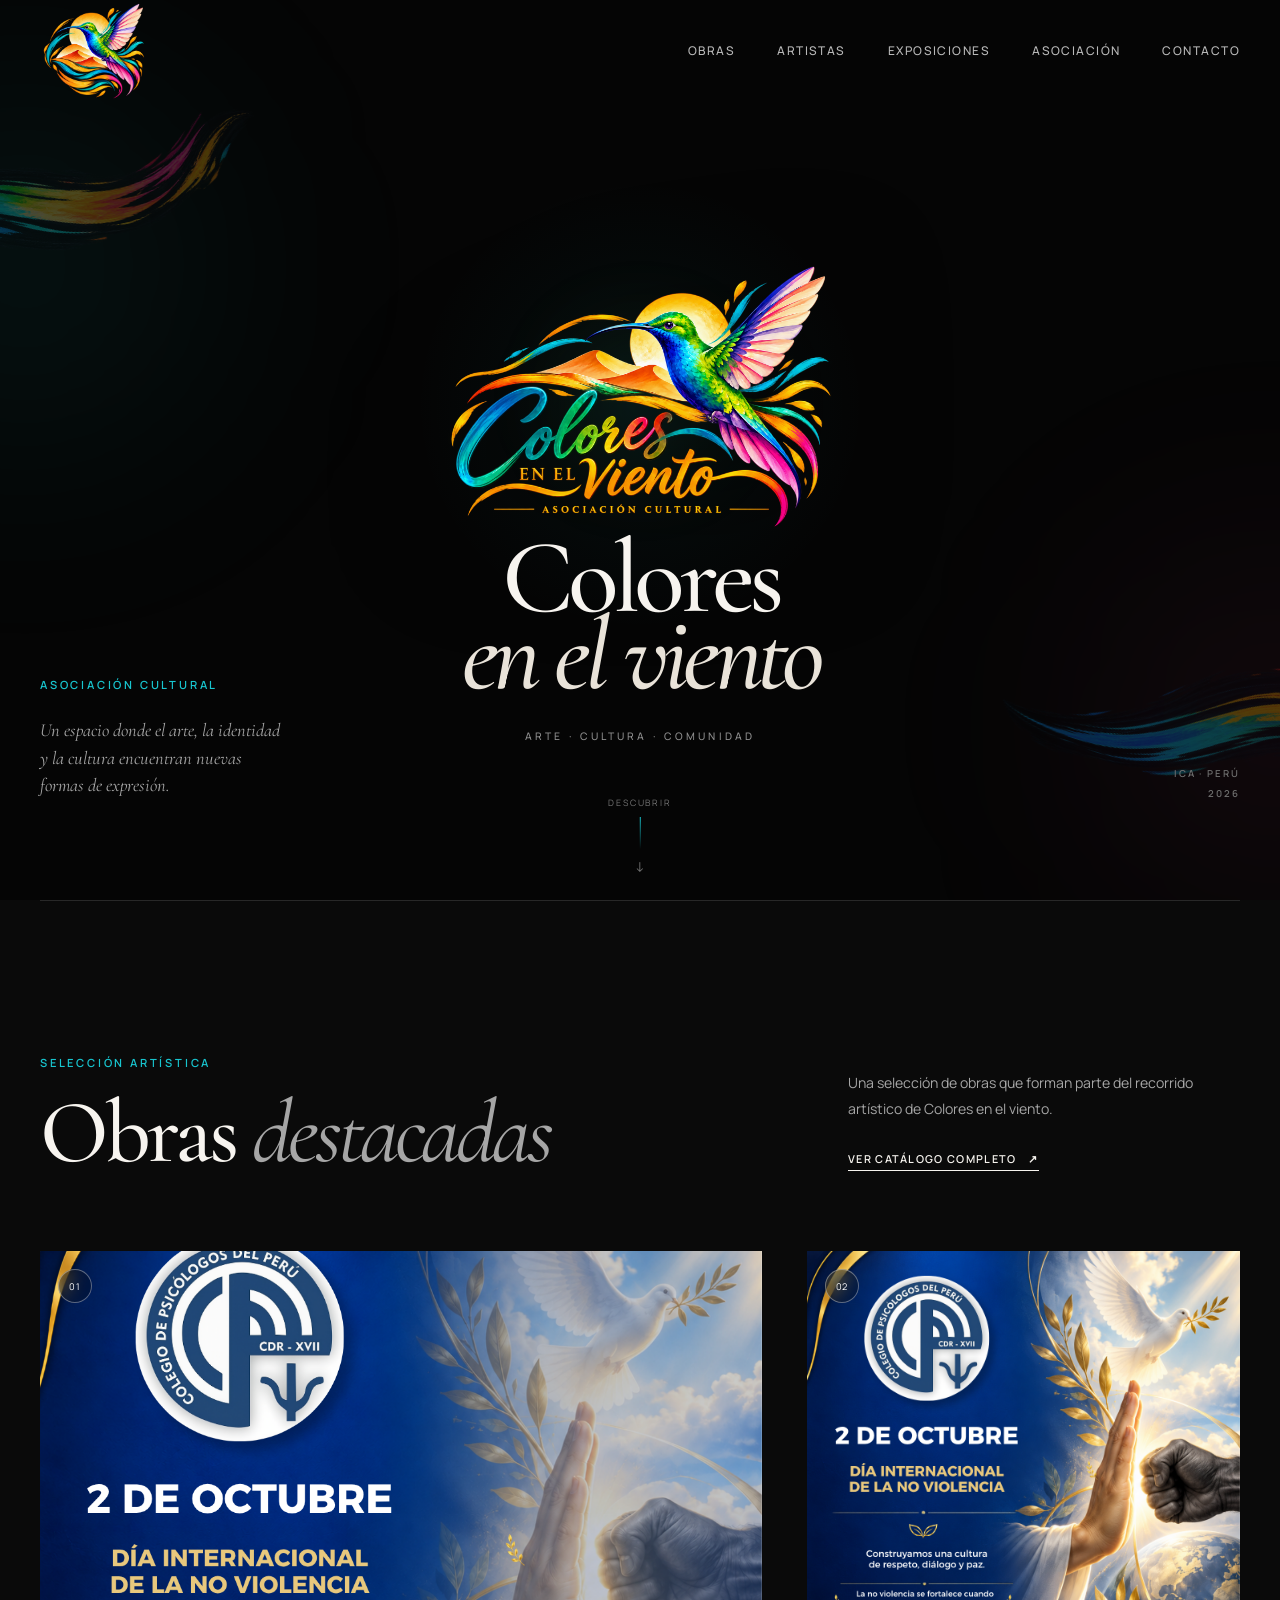
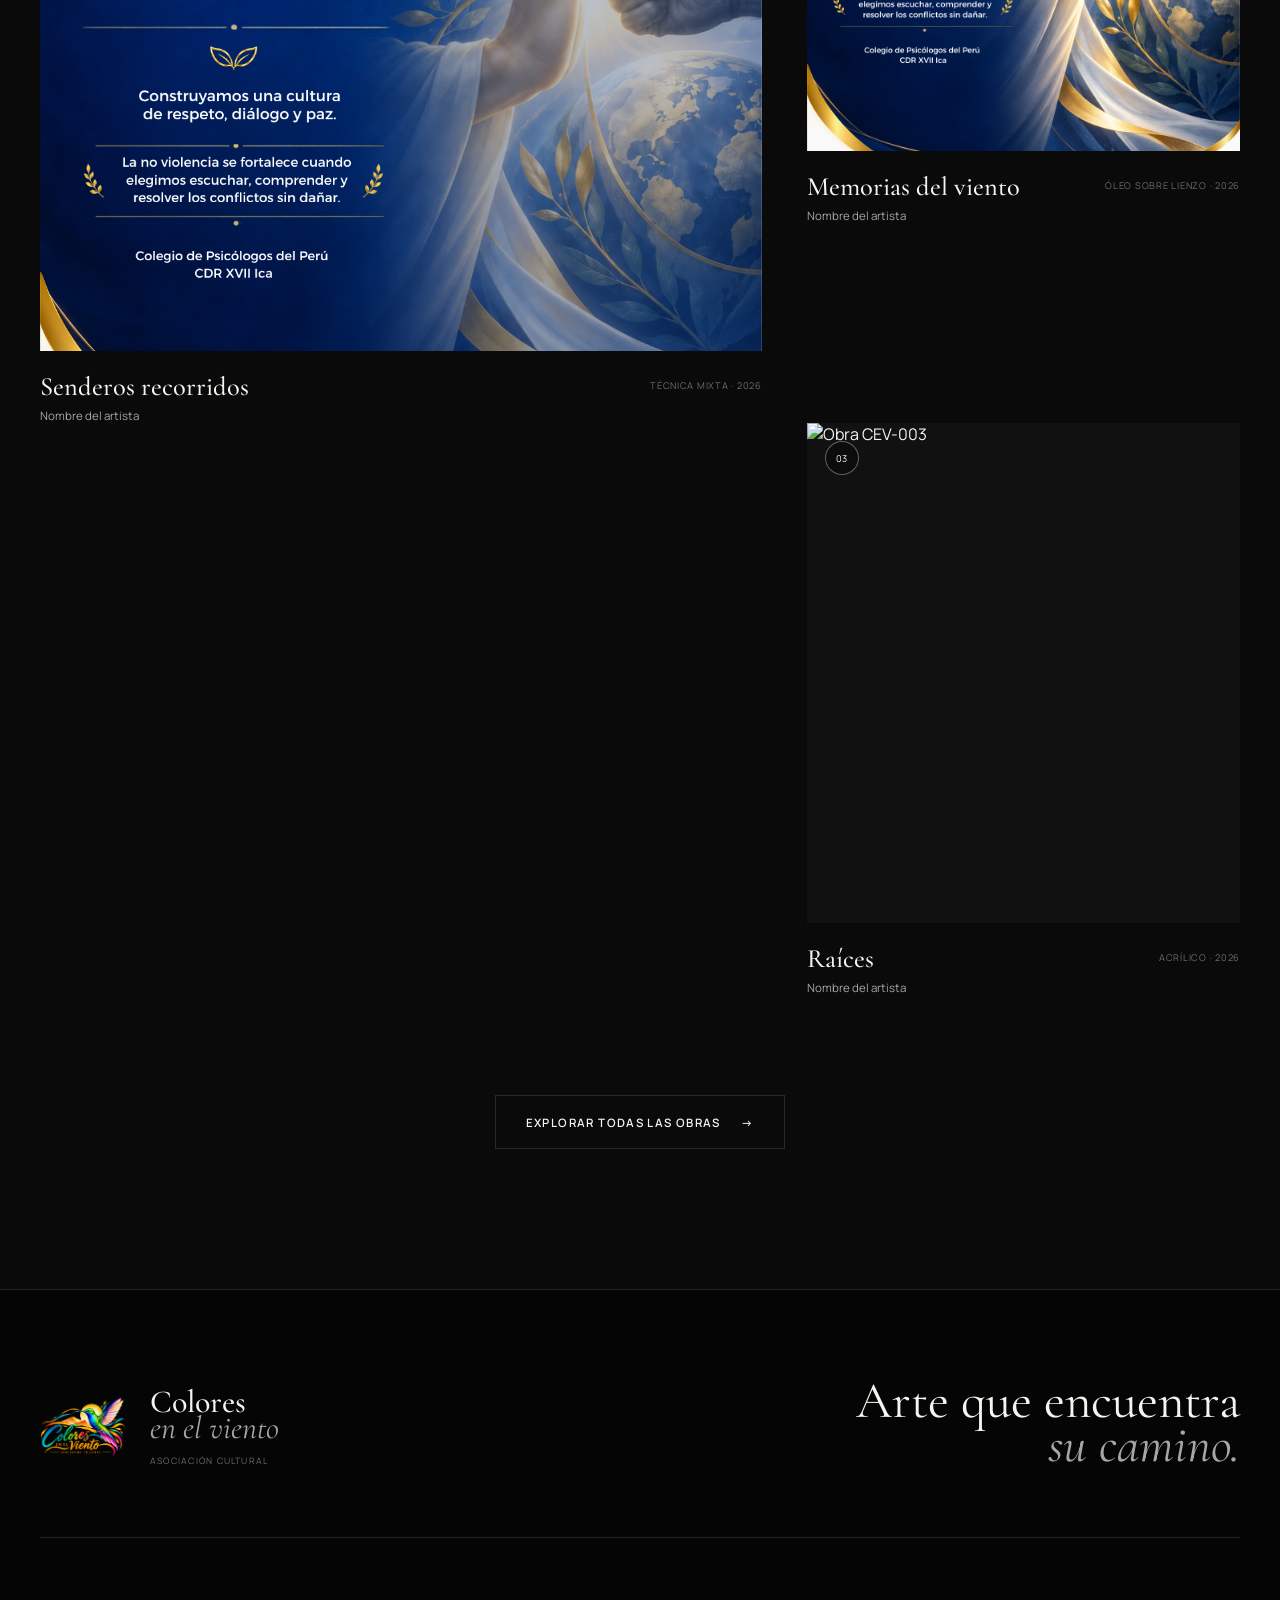
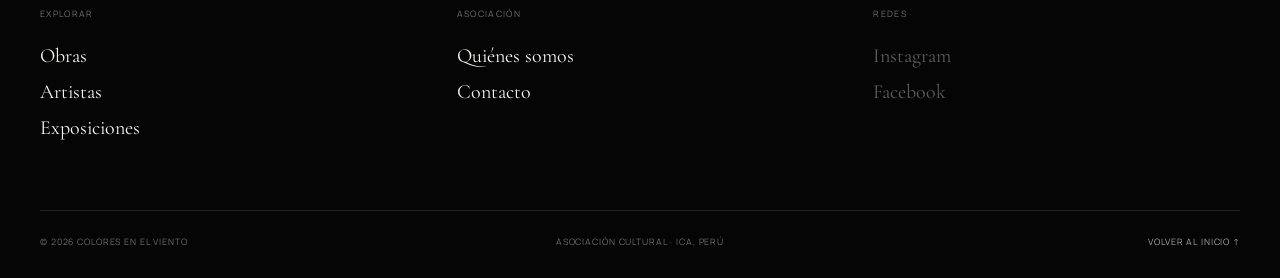
==== commit 20dde789: "Correccion del logo" ====
--- a/index.html
+++ b/index.html
@@ -32,8 +32,9 @@
     >
 
     <!-- CSS -->
-    <link rel="stylesheet" href="css/styles.css">
-    <link rel="stylesheet" href="css/responsive.css">
+<link rel="stylesheet" href="css/styles.css">
+<link rel="stylesheet" href="css/animations.css">
+<link rel="stylesheet" href="css/responsive.css">
 </head>
 
 <body>
@@ -522,6 +523,145 @@
 
 </main>
 
+<!-- =====================================================
+     FOOTER GLOBAL
+====================================================== -->
+
+<footer class="site-footer">
+
+    <div class="container">
+
+
+        <div class="site-footer__top">
+
+
+            <div class="site-footer__brand">
+
+                <img
+                    src="assets/branding/emblema.png"
+                    alt=""
+                >
+
+
+                <div>
+
+                    <strong>
+                        Colores
+                        <em>en el viento</em>
+                    </strong>
+
+                    <span>
+                        Asociación Cultural
+                    </span>
+
+                </div>
+
+            </div>
+
+
+
+            <div class="site-footer__phrase">
+
+                <p>
+                    Arte que encuentra
+                    <em>su camino.</em>
+                </p>
+
+            </div>
+
+
+        </div>
+
+
+
+        <div class="site-footer__navigation">
+
+
+            <div>
+
+                <span class="site-footer__label">
+                    Explorar
+                </span>
+
+                <a href="obras.html">
+                    Obras
+                </a>
+
+                <a href="artistas.html">
+                    Artistas
+                </a>
+
+                <a href="exposiciones.html">
+                    Exposiciones
+                </a>
+
+            </div>
+
+
+
+            <div>
+
+                <span class="site-footer__label">
+                    Asociación
+                </span>
+
+                <a href="asociacion.html">
+                    Quiénes somos
+                </a>
+
+                <a href="contacto.html">
+                    Contacto
+                </a>
+
+            </div>
+
+
+
+            <div>
+
+                <span class="site-footer__label">
+                    Redes
+                </span>
+
+                <span class="site-footer__pending">
+                    Instagram
+                </span>
+
+                <span class="site-footer__pending">
+                    Facebook
+                </span>
+
+            </div>
+
+
+        </div>
+
+
+
+        <div class="site-footer__bottom">
+
+            <span>
+                ©
+                <span data-current-year></span>
+                Colores en el viento
+            </span>
+
+
+            <span>
+                Asociación Cultural · Ica, Perú
+            </span>
+
+
+            <a href="index.html">
+                Volver al inicio ↑
+            </a>
+
+        </div>
+
+
+    </div>
+
+</footer>
 
     <!-- JavaScript -->
     <script src="js/main.js"></script>
--- a/css/styles.css
+++ b/css/styles.css
@@ -247,6 +247,8 @@
 .header__brand {
     position: relative;
 
+    height: 100%;
+
     display: flex;
     align-items: center;
 
@@ -255,8 +257,10 @@
 
 
 .header__logo {
-    width: 170px;
+    width: 105px;
     height: auto;
+
+    display: block;
 
     object-fit: contain;
 
@@ -2268,4 +2272,5606 @@
 
     color:
         var(--color-gray);
+}
+
+/* =========================================================
+   17. FICHA INDIVIDUAL DE OBRA
+========================================================= */
+
+.artwork-page {
+    min-height: 100vh;
+
+    background: var(--color-black);
+}
+
+
+/* =========================================================
+   CARGA
+========================================================= */
+
+.artwork-loading {
+    position: fixed;
+
+    inset: 0;
+
+    z-index: 500;
+
+    display: flex;
+
+    flex-direction: column;
+
+    align-items: center;
+    justify-content: center;
+
+    gap: 25px;
+
+    background: var(--color-black);
+
+    color: var(--color-gray);
+
+    font-size: .65rem;
+
+    letter-spacing: .16em;
+
+    text-transform: uppercase;
+}
+
+
+.artwork-loading img {
+    width: 85px;
+
+    animation:
+        artworkLoader
+        2.5s
+        ease-in-out
+        infinite;
+}
+
+
+@keyframes artworkLoader {
+
+    0%,
+    100% {
+        opacity: .4;
+        transform: translateY(0);
+    }
+
+    50% {
+        opacity: 1;
+        transform: translateY(-8px);
+    }
+
+}
+
+
+/* =========================================================
+   ERROR
+========================================================= */
+
+.artwork-error {
+    min-height: 100vh;
+
+    padding: 180px 30px;
+
+    text-align: center;
+
+    background: var(--color-black);
+}
+
+
+.artwork-error h1 {
+    margin: 20px 0;
+
+    font-family: var(--font-display);
+
+    font-size: clamp(3rem, 7vw, 7rem);
+
+    font-weight: 500;
+}
+
+
+.artwork-error p {
+    margin-bottom: 40px;
+
+    color: var(--color-gray);
+}
+
+
+/* =========================================================
+   ESTRUCTURA PRINCIPAL
+========================================================= */
+
+.artwork-page {
+    display: grid;
+
+    grid-template-columns:
+        minmax(0, 1.15fr)
+        minmax(420px, .85fr);
+}
+
+
+/* =========================================================
+   IMAGEN
+========================================================= */
+
+.artwork-visual {
+    position: relative;
+
+    min-height: 100vh;
+
+    padding:
+        calc(var(--header-height) + 55px)
+        7vw
+        70px;
+
+    display: flex;
+
+    align-items: center;
+    justify-content: center;
+
+    overflow: hidden;
+
+    background:
+        radial-gradient(
+            circle at 50% 45%,
+            #202020 0%,
+            #111 48%,
+            #080808 100%
+        );
+}
+
+
+.artwork-visual__back {
+    position: absolute;
+
+    top:
+        calc(var(--header-height) + 25px);
+
+    left: 35px;
+
+    z-index: 5;
+}
+
+
+.artwork-visual__back a {
+    color: rgba(255,255,255,.6);
+
+    font-size: .63rem;
+
+    letter-spacing: .1em;
+
+    text-transform: uppercase;
+
+    transition: color .25s ease;
+}
+
+
+.artwork-visual__back a:hover {
+    color: white;
+}
+
+
+/* Marco */
+
+.artwork-visual__frame {
+    position: relative;
+
+    z-index: 2;
+
+    display: flex;
+
+    align-items: center;
+    justify-content: center;
+
+    width: 100%;
+
+    max-width: 680px;
+
+    max-height: 75vh;
+}
+
+
+.artwork-visual__frame::before {
+    content: "";
+
+    position: absolute;
+
+    inset: 12%;
+
+    background: rgba(0,0,0,.75);
+
+    filter: blur(60px);
+
+    transform: translateY(30px);
+
+    z-index: -1;
+}
+
+
+.artwork-visual__image {
+    display: block;
+
+    max-width: 100%;
+    max-height: 75vh;
+
+    width: auto;
+    height: auto;
+
+    object-fit: contain;
+
+    box-shadow:
+        0 40px 90px
+        rgba(0,0,0,.45);
+
+    animation:
+        artworkAppear
+        1s
+        cubic-bezier(.2,.7,.2,1)
+        both;
+}
+
+
+@keyframes artworkAppear {
+
+    from {
+        opacity: 0;
+        transform: translateY(20px) scale(.985);
+    }
+
+    to {
+        opacity: 1;
+        transform: translateY(0) scale(1);
+    }
+
+}
+
+
+/* Código */
+
+.artwork-visual__id {
+    position: absolute;
+
+    left: 35px;
+    bottom: 30px;
+
+    color: rgba(255,255,255,.35);
+
+    font-size: .55rem;
+
+    letter-spacing: .18em;
+}
+
+
+/* Pincelada */
+
+.artwork-visual__brush {
+    position: absolute;
+
+    width: 500px;
+
+    left: -280px;
+    bottom: -100px;
+
+    opacity: .09;
+
+    transform: rotate(12deg);
+
+    pointer-events: none;
+}
+
+
+/* =========================================================
+   PANEL INFORMACIÓN
+========================================================= */
+
+.artwork-info {
+    min-height: 100vh;
+
+    padding:
+        calc(var(--header-height) + 75px)
+        clamp(35px, 5vw, 80px)
+        80px;
+
+    background: #0c0c0c;
+
+    border-left:
+        1px solid
+        rgba(255,255,255,.08);
+}
+
+
+.artwork-info__inner {
+    max-width: 580px;
+
+    margin: 0 auto;
+}
+
+
+/* =========================================================
+   TÍTULO
+========================================================= */
+
+.artwork-heading {
+    padding-bottom: 65px;
+}
+
+
+.artwork-heading h1 {
+    margin:
+        20px
+        0
+        15px;
+
+    font-family:
+        var(--font-display);
+
+    font-size:
+        clamp(
+            3.5rem,
+            6vw,
+            6.5rem
+        );
+
+    font-weight: 500;
+
+    line-height: .88;
+
+    letter-spacing: -.045em;
+}
+
+
+.artwork-heading__artist {
+    display: inline-block;
+
+    color: var(--color-cyan);
+
+    font-size: .72rem;
+
+    letter-spacing: .08em;
+
+    text-transform: uppercase;
+
+    transition: opacity .25s ease;
+}
+
+
+.artwork-heading__artist:hover {
+    opacity: .65;
+}
+
+
+/* =========================================================
+   SECCIONES
+========================================================= */
+
+.artwork-description,
+.artwork-technical,
+.artwork-exhibitions {
+    display: grid;
+
+    grid-template-columns:
+        45px
+        1fr;
+
+    gap: 20px;
+
+    padding:
+        40px
+        0;
+
+    border-top:
+        1px solid
+        rgba(255,255,255,.1);
+}
+
+
+.artwork-section-number {
+    color:
+        rgba(255,255,255,.3);
+
+    font-size: .55rem;
+
+    letter-spacing: .1em;
+}
+
+
+.artwork-small-title {
+    display: block;
+
+    margin-bottom: 25px;
+
+    color:
+        rgba(255,255,255,.42);
+
+    font-size: .57rem;
+
+    font-weight: 600;
+
+    letter-spacing: .16em;
+
+    text-transform: uppercase;
+}
+
+
+/* =========================================================
+   DESCRIPCIÓN
+========================================================= */
+
+.artwork-description p {
+    color: #d0d0d0;
+
+    font-family:
+        var(--font-display);
+
+    font-size: 1.25rem;
+
+    line-height: 1.65;
+}
+
+
+/* =========================================================
+   DATOS TÉCNICOS
+========================================================= */
+
+.artwork-data > div {
+    display: grid;
+
+    grid-template-columns:
+        130px
+        1fr;
+
+    gap: 20px;
+
+    padding:
+        13px
+        0;
+
+    border-bottom:
+        1px solid
+        rgba(255,255,255,.06);
+}
+
+
+.artwork-data dt {
+    color:
+        rgba(255,255,255,.35);
+
+    font-size: .6rem;
+
+    text-transform: uppercase;
+
+    letter-spacing: .08em;
+}
+
+
+.artwork-data dd {
+    color: #e5e5e5;
+
+    font-size: .72rem;
+}
+
+
+/* =========================================================
+   EXPOSICIONES
+========================================================= */
+
+.artwork-exhibition {
+    display: flex;
+
+    align-items: center;
+    justify-content: space-between;
+
+    gap: 30px;
+
+    padding:
+        20px
+        0;
+
+    border-bottom:
+        1px solid
+        rgba(255,255,255,.08);
+
+    transition:
+        padding
+        .3s
+        ease;
+}
+
+
+.artwork-exhibition:hover {
+    padding-left: 8px;
+}
+
+
+.artwork-exhibition div {
+    display: flex;
+
+    flex-direction: column;
+
+    gap: 6px;
+}
+
+
+.artwork-exhibition div > span {
+    color: var(--color-cyan);
+
+    font-size: .55rem;
+
+    letter-spacing: .12em;
+}
+
+
+.artwork-exhibition strong {
+    color: white;
+
+    font-family:
+        var(--font-display);
+
+    font-size: 1.25rem;
+
+    font-weight: 500;
+}
+
+
+.artwork-exhibition small {
+    color:
+        rgba(255,255,255,.4);
+
+    font-size: .58rem;
+}
+
+
+.artwork-exhibition__arrow {
+    color:
+        rgba(255,255,255,.5);
+
+    font-size: 1rem;
+}
+
+
+.artwork-no-exhibition {
+    color: var(--color-gray);
+
+    font-size: .75rem;
+
+    line-height: 1.6;
+}
+
+
+/* =========================================================
+   NAVEGACIÓN OBRAS
+========================================================= */
+
+.artwork-navigation {
+    grid-column: 1 / -1;
+
+    display: grid;
+
+    grid-template-columns:
+        1fr
+        100px
+        1fr;
+
+    min-height: 220px;
+
+    border-top:
+        1px solid
+        rgba(255,255,255,.1);
+
+    background: #070707;
+}
+
+
+.artwork-navigation__item {
+    display: flex;
+
+    flex-direction: column;
+
+    justify-content: center;
+
+    gap: 15px;
+
+    padding: 45px 7vw;
+
+    transition:
+        background
+        .3s
+        ease;
+}
+
+
+.artwork-navigation__item:hover {
+    background: #101010;
+}
+
+
+.artwork-navigation__item > span {
+    color:
+        rgba(255,255,255,.35);
+
+    font-size: .58rem;
+
+    letter-spacing: .12em;
+
+    text-transform: uppercase;
+}
+
+
+.artwork-navigation__item strong {
+    color: white;
+
+    font-family:
+        var(--font-display);
+
+    font-size:
+        clamp(
+            1.7rem,
+            3vw,
+            3rem
+        );
+
+    font-weight: 500;
+}
+
+
+.artwork-navigation__item--next {
+    text-align: right;
+
+    align-items: flex-end;
+}
+
+
+/* Botón central */
+
+.artwork-navigation__center {
+    display: grid;
+
+    grid-template-columns:
+        repeat(2, 6px);
+
+    grid-template-rows:
+        repeat(2, 6px);
+
+    gap: 5px;
+
+    place-content: center;
+
+    border-left:
+        1px solid
+        rgba(255,255,255,.08);
+
+    border-right:
+        1px solid
+        rgba(255,255,255,.08);
+}
+
+
+.artwork-navigation__center span {
+    width: 6px;
+    height: 6px;
+
+    background:
+        rgba(255,255,255,.45);
+
+    transition:
+        background
+        .2s
+        ease;
+}
+
+
+.artwork-navigation__center:hover span {
+    background:
+        var(--color-cyan);
+}
+
+/* =========================================================
+   CORRECCIÓN ELEMENTOS OCULTOS
+========================================================= */
+
+[hidden] {
+    display: none !important;
+}
+
+/* =========================================================
+   18. ARTISTAS Y COLABORADORES
+========================================================= */
+
+.artists-page,
+.artist-profile {
+    background: var(--color-black);
+}
+
+
+/* =========================================================
+   HERO DIRECTORIO
+========================================================= */
+
+.artists-hero {
+    position: relative;
+
+    padding:
+        calc(var(--header-height) + 105px)
+        0
+        105px;
+
+    overflow: hidden;
+
+    background:
+        radial-gradient(
+            circle at 12% 70%,
+            rgba(223,75,141,.06),
+            transparent 25%
+        ),
+        radial-gradient(
+            circle at 90% 15%,
+            rgba(24,197,207,.06),
+            transparent 25%
+        ),
+        var(--color-black);
+}
+
+
+.artists-hero::after {
+    content: "";
+
+    position: absolute;
+
+    left: 50%;
+    bottom: 0;
+
+    width: min(
+        calc(100% - 80px),
+        var(--container-width)
+    );
+
+    height: 1px;
+
+    transform: translateX(-50%);
+
+    background: var(--color-border);
+}
+
+
+.artists-hero__content {
+    position: relative;
+
+    z-index: 2;
+
+    display: grid;
+
+    grid-template-columns:
+        1.4fr
+        .6fr;
+
+    gap: 80px;
+
+    align-items: end;
+}
+
+
+.artists-hero__title {
+    display: flex;
+    flex-direction: column;
+
+    font-family: var(--font-display);
+
+    font-size:
+        clamp(5rem, 9vw, 9.5rem);
+
+    font-weight: 500;
+
+    line-height: .75;
+
+    letter-spacing: -.055em;
+}
+
+
+.artists-hero__title em {
+    color: var(--color-gray);
+
+    font-weight: 400;
+}
+
+
+.artists-hero__description {
+    max-width: 360px;
+
+    padding-bottom: 8px;
+
+    color: var(--color-gray);
+
+    font-family: var(--font-display);
+
+    font-size: 1.2rem;
+
+    font-style: italic;
+
+    line-height: 1.6;
+}
+
+
+.artists-hero__brush {
+    position: absolute;
+
+    width: 600px;
+
+    top: 80px;
+    right: -280px;
+
+    opacity: .13;
+
+    transform: rotate(8deg);
+
+    pointer-events: none;
+}
+
+
+/* =========================================================
+   DIRECTORIO
+========================================================= */
+
+.artists-directory {
+    padding: 65px 0 140px;
+}
+
+
+.artists-controls {
+    display: flex;
+
+    justify-content: space-between;
+    align-items: center;
+
+    gap: 40px;
+
+    padding-bottom: 35px;
+}
+
+
+/* Tabs */
+
+.artists-tabs {
+    display: flex;
+
+    align-items: center;
+
+    gap: 8px;
+}
+
+
+.artists-tab {
+    padding: 13px 20px;
+
+    border: 1px solid var(--color-border);
+
+    color: var(--color-gray);
+
+    font-size: .62rem;
+
+    font-weight: 600;
+
+    letter-spacing: .1em;
+
+    text-transform: uppercase;
+
+    transition:
+        color .25s ease,
+        background .25s ease,
+        border-color .25s ease;
+}
+
+
+.artists-tab:hover {
+    color: white;
+
+    border-color: rgba(255,255,255,.35);
+}
+
+
+.artists-tab.active {
+    color: #050505;
+
+    background: var(--color-white);
+
+    border-color: var(--color-white);
+}
+
+
+/* Buscador */
+
+.artists-search {
+    width: min(100%, 330px);
+
+    display: flex;
+
+    align-items: center;
+
+    gap: 13px;
+
+    padding-bottom: 12px;
+
+    border-bottom:
+        1px solid
+        rgba(255,255,255,.2);
+}
+
+
+.artists-search > span {
+    color: var(--color-cyan);
+}
+
+
+.artists-search input {
+    width: 100%;
+
+    border: 0;
+    outline: 0;
+
+    background: transparent;
+
+    color: white;
+
+    font-size: .75rem;
+}
+
+
+.artists-search input::placeholder {
+    color: rgba(255,255,255,.3);
+}
+
+
+/* Toolbar */
+
+.artists-toolbar {
+    display: flex;
+
+    justify-content: space-between;
+
+    padding:
+        22px 0
+        45px;
+
+    border-top:
+        1px solid
+        var(--color-border);
+
+    color: var(--color-gray-dark);
+
+    font-size: .58rem;
+
+    letter-spacing: .13em;
+
+    text-transform: uppercase;
+}
+
+
+#artistCount {
+    color: white;
+
+    margin-right: 4px;
+}
+
+
+/* =========================================================
+   GRID ARTISTAS
+========================================================= */
+
+.artists-grid {
+    display: grid;
+
+    grid-template-columns:
+        repeat(3, minmax(0, 1fr));
+
+    gap:
+        75px
+        28px;
+}
+
+
+.artist-card__image {
+    position: relative;
+
+    display: block;
+
+    aspect-ratio: 4 / 5;
+
+    overflow: hidden;
+
+    background:
+        radial-gradient(
+            circle at center,
+            #242424,
+            #111
+        );
+}
+
+
+.artist-card__image img {
+    width: 100%;
+    height: 100%;
+
+    object-fit: cover;
+
+    filter: saturate(.9);
+
+    transition:
+        transform .8s cubic-bezier(.2,.7,.2,1),
+        filter .5s ease;
+}
+
+
+.artist-card:hover
+.artist-card__image img {
+    transform: scale(1.035);
+
+    filter: saturate(1);
+}
+
+
+.artist-card__image--empty::before {
+    content: "CEV";
+
+    position: absolute;
+
+    inset: 0;
+
+    display: grid;
+
+    place-items: center;
+
+    color: rgba(255,255,255,.08);
+
+    font-family: var(--font-display);
+
+    font-size: 5rem;
+}
+
+
+.artist-card__number {
+    position: absolute;
+
+    top: 16px;
+    left: 16px;
+
+    z-index: 2;
+
+    display: grid;
+
+    place-items: center;
+
+    width: 34px;
+    height: 34px;
+
+    border:
+        1px solid
+        rgba(255,255,255,.35);
+
+    border-radius: 50%;
+
+    background: rgba(0,0,0,.3);
+
+    backdrop-filter: blur(8px);
+
+    font-size: .56rem;
+}
+
+
+.artist-card__view {
+    position: absolute;
+
+    right: 16px;
+    bottom: 16px;
+
+    z-index: 2;
+
+    padding: 11px 14px;
+
+    background: white;
+
+    color: #050505;
+
+    font-size: .56rem;
+
+    font-weight: 700;
+
+    letter-spacing: .08em;
+
+    text-transform: uppercase;
+
+    opacity: 0;
+
+    transform: translateY(10px);
+
+    transition:
+        opacity .3s ease,
+        transform .3s ease;
+}
+
+
+.artist-card:hover
+.artist-card__view {
+    opacity: 1;
+
+    transform: translateY(0);
+}
+
+
+.artist-card__content {
+    padding-top: 18px;
+}
+
+
+.artist-card__top {
+    display: flex;
+
+    justify-content: space-between;
+
+    gap: 20px;
+
+    margin-bottom: 10px;
+}
+
+
+.artist-card__type {
+    color: var(--color-cyan);
+}
+
+
+.artist-card__type,
+.artist-card__works {
+    font-size: .55rem;
+
+    letter-spacing: .12em;
+
+    text-transform: uppercase;
+}
+
+
+.artist-card__works {
+    color: var(--color-gray-dark);
+}
+
+
+.artist-card h2 {
+    font-family: var(--font-display);
+
+    font-size: 2rem;
+
+    font-weight: 500;
+
+    line-height: 1.05;
+}
+
+
+.artist-card h2 a {
+    transition: color .25s ease;
+}
+
+
+.artist-card h2 a:hover {
+    color: var(--color-cyan);
+}
+
+
+/* Vacío */
+
+.artists-empty {
+    padding: 110px 20px;
+
+    text-align: center;
+}
+
+
+.artists-empty > span {
+    color: var(--color-cyan);
+}
+
+
+.artists-empty h2 {
+    margin: 20px 0 12px;
+
+    font-family: var(--font-display);
+
+    font-size: 3rem;
+
+    font-weight: 500;
+}
+
+
+.artists-empty p {
+    max-width: 430px;
+
+    margin:
+        0 auto
+        35px;
+
+    color: var(--color-gray);
+
+    line-height: 1.7;
+}
+
+
+.artists-load-error {
+    grid-column: 1 / -1;
+
+    padding: 100px 0;
+
+    text-align: center;
+}
+
+
+.artists-load-error h2 {
+    font-family: var(--font-display);
+
+    font-size: 2.5rem;
+
+    font-weight: 500;
+}
+
+
+.artists-load-error p {
+    margin-top: 12px;
+
+    color: var(--color-gray);
+}
+
+
+/* =========================================================
+   PERFIL INDIVIDUAL
+========================================================= */
+
+.artist-profile-loading {
+    position: fixed;
+
+    inset: 0;
+
+    z-index: 500;
+
+    display: flex;
+
+    flex-direction: column;
+
+    align-items: center;
+    justify-content: center;
+
+    gap: 24px;
+
+    background: var(--color-black);
+
+    color: var(--color-gray);
+
+    font-size: .62rem;
+
+    letter-spacing: .16em;
+
+    text-transform: uppercase;
+}
+
+
+.artist-profile-loading img {
+    width: 80px;
+
+    animation:
+        artworkLoader
+        2.5s
+        ease-in-out
+        infinite;
+}
+
+
+.artist-profile-error {
+    min-height: 100vh;
+
+    padding: 180px 30px;
+
+    text-align: center;
+}
+
+
+.artist-profile-error h1 {
+    margin: 20px 0;
+
+    font-family: var(--font-display);
+
+    font-size: clamp(3rem, 7vw, 7rem);
+
+    font-weight: 500;
+}
+
+
+.artist-profile-error p {
+    margin-bottom: 40px;
+
+    color: var(--color-gray);
+}
+
+
+/* =========================================================
+   HERO PERFIL
+========================================================= */
+
+.artist-profile-hero {
+    position: relative;
+
+    min-height: 100vh;
+
+    padding:
+        calc(var(--header-height) + 70px)
+        0
+        90px;
+
+    overflow: hidden;
+
+    background:
+        radial-gradient(
+            circle at 20% 40%,
+            rgba(24,197,207,.06),
+            transparent 30%
+        ),
+        #080808;
+}
+
+
+.artist-profile-hero__container {
+    position: relative;
+
+    z-index: 2;
+
+    display: grid;
+
+    grid-template-columns:
+        minmax(320px, .85fr)
+        minmax(0, 1.15fr);
+
+    gap: clamp(60px, 9vw, 150px);
+
+    align-items: center;
+}
+
+
+/* Foto */
+
+.artist-profile-photo {
+    position: relative;
+}
+
+
+.artist-profile-photo__frame {
+    position: relative;
+
+    aspect-ratio: 4 / 5;
+
+    overflow: hidden;
+
+    background:
+        radial-gradient(
+            circle,
+            #292929,
+            #111
+        );
+}
+
+
+.artist-profile-photo__frame > img {
+    width: 100%;
+    height: 100%;
+
+    object-fit: cover;
+}
+
+
+.artist-profile-photo__fallback {
+    position: absolute;
+
+    inset: 0;
+
+    display: grid;
+
+    place-items: center;
+
+    background:
+        radial-gradient(
+            circle at 50% 40%,
+            #252525,
+            #0e0e0e
+        );
+}
+
+
+.artist-profile-photo__fallback span {
+    color: rgba(255,255,255,.12);
+
+    font-family: var(--font-display);
+
+    font-size: clamp(6rem, 13vw, 12rem);
+}
+
+
+.artist-profile-photo > span {
+    display: block;
+
+    margin-top: 15px;
+
+    color: var(--color-gray-dark);
+
+    font-size: .55rem;
+
+    letter-spacing: .16em;
+}
+
+
+/* Intro */
+
+.artist-profile-back {
+    display: inline-block;
+
+    margin-bottom: 55px;
+
+    color: var(--color-gray);
+
+    font-size: .62rem;
+
+    letter-spacing: .1em;
+
+    text-transform: uppercase;
+}
+
+
+.artist-profile-intro h1 {
+    max-width: 800px;
+
+    margin-bottom: 35px;
+
+    font-family: var(--font-display);
+
+    font-size:
+        clamp(4.5rem, 8vw, 9rem);
+
+    font-weight: 500;
+
+    line-height: .8;
+
+    letter-spacing: -.055em;
+}
+
+
+.artist-profile-intro__bio {
+    max-width: 620px;
+
+    color: #c9c9c9;
+
+    font-family: var(--font-display);
+
+    font-size: 1.3rem;
+
+    line-height: 1.65;
+}
+
+
+.artist-profile-social {
+    display: flex;
+
+    flex-wrap: wrap;
+
+    gap: 12px;
+
+    margin-top: 40px;
+}
+
+
+.artist-profile-social a {
+    padding:
+        12px
+        17px;
+
+    border:
+        1px solid
+        var(--color-border);
+
+    color: var(--color-gray);
+
+    font-size: .6rem;
+
+    letter-spacing: .09em;
+
+    text-transform: uppercase;
+
+    transition:
+        color .25s ease,
+        border-color .25s ease;
+}
+
+
+.artist-profile-social a:hover {
+    color: white;
+
+    border-color: var(--color-cyan);
+}
+
+
+.artist-profile-hero__brush {
+    position: absolute;
+
+    width: 700px;
+
+    right: -390px;
+    bottom: -100px;
+
+    opacity: .1;
+
+    transform: rotate(-12deg);
+
+    pointer-events: none;
+}
+
+
+/* =========================================================
+   OBRAS DEL ARTISTA
+========================================================= */
+
+.artist-works {
+    padding:
+        120px
+        0
+        140px;
+
+    background: #0b0b0b;
+
+    border-top:
+        1px solid
+        var(--color-border);
+}
+
+
+.artist-works__heading {
+    display: flex;
+
+    justify-content: space-between;
+    align-items: end;
+
+    gap: 60px;
+
+    margin-bottom: 70px;
+}
+
+
+.artist-works__heading h2 {
+    display: flex;
+
+    flex-direction: column;
+
+    font-family: var(--font-display);
+
+    font-size:
+        clamp(4rem, 7vw, 7rem);
+
+    font-weight: 500;
+
+    line-height: .8;
+
+    letter-spacing: -.045em;
+}
+
+
+.artist-works__heading h2 em {
+    color: var(--color-gray);
+
+    font-weight: 400;
+}
+
+
+.artist-works__count {
+    display: flex;
+
+    align-items: baseline;
+
+    gap: 10px;
+}
+
+
+.artist-works__count strong {
+    font-family: var(--font-display);
+
+    font-size: 4rem;
+
+    font-weight: 400;
+}
+
+
+.artist-works__count span {
+    color: var(--color-gray);
+
+    font-size: .6rem;
+
+    letter-spacing: .12em;
+
+    text-transform: uppercase;
+}
+
+
+.artist-works__grid {
+    display: grid;
+
+    grid-template-columns:
+        repeat(3, minmax(0, 1fr));
+
+    gap:
+        70px
+        28px;
+}
+
+
+.artist-work-card__image {
+    position: relative;
+
+    display: block;
+
+    aspect-ratio: 4 / 5;
+
+    overflow: hidden;
+
+    background: var(--color-charcoal);
+}
+
+
+.artist-work-card__image img {
+    width: 100%;
+    height: 100%;
+
+    object-fit: cover;
+
+    transition:
+        transform
+        .8s
+        cubic-bezier(.2,.7,.2,1);
+}
+
+
+.artist-work-card:hover img {
+    transform: scale(1.035);
+}
+
+
+.artist-work-card__number {
+    position: absolute;
+
+    top: 15px;
+    left: 15px;
+
+    display: grid;
+
+    place-items: center;
+
+    width: 33px;
+    height: 33px;
+
+    border:
+        1px solid
+        rgba(255,255,255,.35);
+
+    border-radius: 50%;
+
+    background: rgba(0,0,0,.3);
+
+    backdrop-filter: blur(8px);
+
+    font-size: .55rem;
+}
+
+
+.artist-work-card__view {
+    position: absolute;
+
+    right: 15px;
+    bottom: 15px;
+
+    padding: 10px 13px;
+
+    background: white;
+
+    color: #050505;
+
+    font-size: .55rem;
+
+    font-weight: 700;
+
+    text-transform: uppercase;
+
+    opacity: 0;
+
+    transform: translateY(8px);
+
+    transition:
+        opacity .3s ease,
+        transform .3s ease;
+}
+
+
+.artist-work-card:hover
+.artist-work-card__view {
+    opacity: 1;
+
+    transform: translateY(0);
+}
+
+
+.artist-work-card__info {
+    display: flex;
+
+    justify-content: space-between;
+
+    gap: 20px;
+
+    padding-top: 17px;
+}
+
+
+.artist-work-card__info h3 {
+    font-family: var(--font-display);
+
+    font-size: 1.6rem;
+
+    font-weight: 500;
+}
+
+
+.artist-work-card__info div > span,
+.artist-work-card__info > span {
+    display: block;
+
+    margin-top: 7px;
+
+    color: var(--color-gray-dark);
+
+    font-size: .56rem;
+
+    letter-spacing: .08em;
+
+    text-transform: uppercase;
+}
+
+
+.artist-works__empty {
+    padding: 70px 0;
+
+    border-top:
+        1px solid
+        var(--color-border);
+
+    color: var(--color-gray);
+
+    font-family: var(--font-display);
+
+    font-size: 1.4rem;
+}
+
+
+/* =========================================================
+   FINAL PERFIL
+========================================================= */
+
+.artist-profile-footer {
+    border-top:
+        1px solid
+        var(--color-border);
+
+    background: #070707;
+}
+
+
+.artist-profile-footer__link {
+    min-height: 220px;
+
+    display: grid;
+
+    grid-template-columns:
+        1fr
+        auto
+        1fr;
+
+    align-items: center;
+
+    gap: 30px;
+}
+
+
+.artist-profile-footer__link > span:first-child {
+    color: var(--color-gray-dark);
+
+    font-size: .6rem;
+
+    letter-spacing: .14em;
+
+    text-transform: uppercase;
+}
+
+
+.artist-profile-footer__link strong {
+    font-family: var(--font-display);
+
+    font-size:
+        clamp(2.5rem, 5vw, 5rem);
+
+    font-weight: 500;
+}
+
+
+.artist-profile-footer__link > span:last-child {
+    justify-self: end;
+
+    font-size: 2rem;
+
+    transition: transform .3s ease;
+}
+
+
+.artist-profile-footer__link:hover
+> span:last-child {
+    transform: translateX(10px);
+}
+
+/* =========================================================
+   19. EXPOSICIONES
+========================================================= */
+
+.exhibitions-page,
+.exhibition-detail {
+    background: var(--color-black);
+}
+
+
+/* =========================================================
+   HERO EXPOSICIONES
+========================================================= */
+
+.exhibitions-hero {
+    position: relative;
+
+    padding:
+        calc(var(--header-height) + 105px)
+        0
+        105px;
+
+    overflow: hidden;
+
+    background:
+        radial-gradient(
+            circle at 85% 30%,
+            rgba(233,160,45,.07),
+            transparent 28%
+        ),
+        radial-gradient(
+            circle at 10% 80%,
+            rgba(24,197,207,.05),
+            transparent 25%
+        ),
+        var(--color-black);
+}
+
+
+.exhibitions-hero::after {
+    content: "";
+
+    position: absolute;
+
+    left: 50%;
+    bottom: 0;
+
+    width: min(
+        calc(100% - 80px),
+        var(--container-width)
+    );
+
+    height: 1px;
+
+    transform: translateX(-50%);
+
+    background: var(--color-border);
+}
+
+
+.exhibitions-hero__content {
+    position: relative;
+
+    z-index: 2;
+
+    display: grid;
+
+    grid-template-columns:
+        1.4fr
+        .6fr;
+
+    gap: 80px;
+
+    align-items: end;
+}
+
+
+.exhibitions-hero__title {
+    display: flex;
+    flex-direction: column;
+
+    font-family: var(--font-display);
+
+    font-size:
+        clamp(5rem, 9vw, 9.5rem);
+
+    font-weight: 500;
+
+    line-height: .75;
+
+    letter-spacing: -.055em;
+}
+
+
+.exhibitions-hero__title em {
+    color: var(--color-gray);
+
+    font-weight: 400;
+}
+
+
+.exhibitions-hero__description {
+    max-width: 380px;
+
+    color: var(--color-gray);
+
+    font-family: var(--font-display);
+
+    font-size: 1.2rem;
+
+    font-style: italic;
+
+    line-height: 1.6;
+}
+
+
+.exhibitions-hero__brush {
+    position: absolute;
+
+    width: 620px;
+
+    top: 40px;
+    right: -320px;
+
+    opacity: .12;
+
+    transform: rotate(-7deg);
+
+    pointer-events: none;
+}
+
+
+/* =========================================================
+   LISTADO EXPOSICIONES
+========================================================= */
+
+.exhibitions-list {
+    padding:
+        65px
+        0
+        140px;
+}
+
+
+.exhibitions-controls {
+    display: flex;
+
+    justify-content: space-between;
+    align-items: center;
+
+    gap: 40px;
+
+    padding-bottom: 45px;
+
+    border-bottom:
+        1px solid
+        var(--color-border);
+}
+
+
+.exhibitions-tabs {
+    display: flex;
+
+    gap: 8px;
+}
+
+
+.exhibitions-tab {
+    padding:
+        13px
+        20px;
+
+    border:
+        1px solid
+        var(--color-border);
+
+    color: var(--color-gray);
+
+    font-size: .62rem;
+
+    font-weight: 600;
+
+    letter-spacing: .1em;
+
+    text-transform: uppercase;
+
+    transition:
+        color .25s ease,
+        background .25s ease,
+        border-color .25s ease;
+}
+
+
+.exhibitions-tab:hover {
+    color: white;
+
+    border-color:
+        rgba(255,255,255,.35);
+}
+
+
+.exhibitions-tab.active {
+    color: #050505;
+
+    background: white;
+
+    border-color: white;
+}
+
+
+.exhibitions-count {
+    color: var(--color-gray-dark);
+
+    font-size: .6rem;
+
+    letter-spacing: .12em;
+
+    text-transform: uppercase;
+}
+
+
+.exhibitions-count strong {
+    margin-right: 5px;
+
+    color: white;
+}
+
+
+/* =========================================================
+   TARJETAS EXPOSICIONES
+========================================================= */
+
+.exhibitions-grid {
+    display: grid;
+
+    grid-template-columns:
+        repeat(2, minmax(0, 1fr));
+
+    gap:
+        90px
+        35px;
+
+    padding-top: 60px;
+}
+
+
+.exhibition-card__image {
+    position: relative;
+
+    display: block;
+
+    aspect-ratio: 16 / 10;
+
+    overflow: hidden;
+
+    background:
+        radial-gradient(
+            circle,
+            #262626,
+            #111
+        );
+}
+
+
+.exhibition-card__image img {
+    width: 100%;
+    height: 100%;
+
+    object-fit: cover;
+
+    transition:
+        transform
+        .9s
+        cubic-bezier(.2,.7,.2,1);
+}
+
+
+.exhibition-card:hover
+.exhibition-card__image img {
+    transform: scale(1.035);
+}
+
+
+.exhibition-card__image--empty::before {
+    content: "Colores en el viento";
+
+    position: absolute;
+
+    inset: 0;
+
+    display: grid;
+
+    place-items: center;
+
+    color:
+        rgba(255,255,255,.08);
+
+    font-family: var(--font-display);
+
+    font-size:
+        clamp(2rem, 4vw, 4rem);
+}
+
+
+.exhibition-card__status {
+    position: absolute;
+
+    top: 18px;
+    left: 18px;
+
+    z-index: 2;
+
+    padding:
+        9px
+        13px;
+
+    border:
+        1px solid
+        rgba(255,255,255,.3);
+
+    background:
+        rgba(0,0,0,.45);
+
+    backdrop-filter:
+        blur(12px);
+
+    font-size: .55rem;
+
+    font-weight: 600;
+
+    letter-spacing: .1em;
+
+    text-transform: uppercase;
+}
+
+
+.exhibition-card__status--proxima {
+    color: var(--color-gold);
+}
+
+
+.exhibition-card__status--actual {
+    color: var(--color-cyan);
+}
+
+
+.exhibition-card__status--realizada {
+    color: #ddd;
+}
+
+
+.exhibition-card__number {
+    position: absolute;
+
+    top: 20px;
+    right: 20px;
+
+    color:
+        rgba(255,255,255,.65);
+
+    font-size: .58rem;
+
+    letter-spacing: .1em;
+}
+
+
+.exhibition-card__view {
+    position: absolute;
+
+    right: 18px;
+    bottom: 18px;
+
+    padding:
+        11px
+        14px;
+
+    background: white;
+
+    color: #050505;
+
+    font-size: .55rem;
+
+    font-weight: 700;
+
+    letter-spacing: .08em;
+
+    text-transform: uppercase;
+
+    opacity: 0;
+
+    transform:
+        translateY(10px);
+
+    transition:
+        opacity .3s ease,
+        transform .3s ease;
+}
+
+
+.exhibition-card:hover
+.exhibition-card__view {
+    opacity: 1;
+
+    transform:
+        translateY(0);
+}
+
+
+.exhibition-card__content {
+    padding-top: 22px;
+}
+
+
+.exhibition-card__meta {
+    display: flex;
+
+    justify-content: space-between;
+
+    gap: 20px;
+
+    margin-bottom: 14px;
+
+    color: var(--color-gray-dark);
+
+    font-size: .56rem;
+
+    letter-spacing: .1em;
+
+    text-transform: uppercase;
+}
+
+
+.exhibition-card h2 {
+    max-width: 700px;
+
+    font-family: var(--font-display);
+
+    font-size:
+        clamp(2.3rem, 4vw, 4rem);
+
+    font-weight: 500;
+
+    line-height: .95;
+
+    letter-spacing: -.025em;
+}
+
+
+.exhibition-card h2 a {
+    transition:
+        color .25s ease;
+}
+
+
+.exhibition-card h2 a:hover {
+    color: var(--color-gold);
+}
+
+
+.exhibition-card__footer {
+    display: flex;
+
+    justify-content: space-between;
+
+    gap: 20px;
+
+    margin-top: 24px;
+
+    padding-top: 17px;
+
+    border-top:
+        1px solid
+        var(--color-border);
+
+    color: var(--color-gray);
+
+    font-size: .58rem;
+
+    letter-spacing: .07em;
+
+    text-transform: uppercase;
+}
+
+
+.exhibitions-empty {
+    padding:
+        110px
+        20px;
+
+    text-align: center;
+}
+
+
+.exhibitions-empty > span {
+    color: var(--color-gold);
+}
+
+
+.exhibitions-empty h2 {
+    margin:
+        20px
+        0
+        12px;
+
+    font-family:
+        var(--font-display);
+
+    font-size: 3rem;
+
+    font-weight: 500;
+}
+
+
+.exhibitions-empty p {
+    color: var(--color-gray);
+}
+
+
+.exhibitions-load-error {
+    grid-column: 1 / -1;
+
+    padding: 100px 0;
+
+    text-align: center;
+}
+
+
+/* =========================================================
+   CARGA / ERROR DETALLE
+========================================================= */
+
+.exhibition-loading {
+    position: fixed;
+
+    inset: 0;
+
+    z-index: 500;
+
+    display: flex;
+
+    flex-direction: column;
+
+    align-items: center;
+    justify-content: center;
+
+    gap: 24px;
+
+    background:
+        var(--color-black);
+
+    color:
+        var(--color-gray);
+
+    font-size: .62rem;
+
+    letter-spacing: .16em;
+
+    text-transform: uppercase;
+}
+
+
+.exhibition-loading img {
+    width: 80px;
+}
+
+
+.exhibition-error {
+    min-height: 100vh;
+
+    padding:
+        180px
+        30px;
+
+    text-align: center;
+}
+
+
+.exhibition-error h1 {
+    margin:
+        20px
+        0;
+
+    font-family:
+        var(--font-display);
+
+    font-size:
+        clamp(3rem, 7vw, 7rem);
+
+    font-weight: 500;
+}
+
+
+.exhibition-error p {
+    margin-bottom: 40px;
+
+    color:
+        var(--color-gray);
+}
+
+
+/* =========================================================
+   HERO DETALLE EXPOSICIÓN
+========================================================= */
+
+.exhibition-detail-hero {
+    position: relative;
+
+    min-height: 100svh;
+
+    display: flex;
+
+    align-items: flex-end;
+
+    overflow: hidden;
+
+    background: #0a0a0a;
+}
+
+
+.exhibition-detail-hero__background {
+    position: absolute;
+
+    inset: 0;
+
+    background-position: center;
+
+    background-size: cover;
+
+    transform: scale(1.02);
+}
+
+
+.exhibition-detail-hero__overlay {
+    position: absolute;
+
+    inset: 0;
+
+    background:
+        linear-gradient(
+            to bottom,
+            rgba(5,5,5,.25) 0%,
+            rgba(5,5,5,.3) 35%,
+            rgba(5,5,5,.95) 100%
+        );
+}
+
+
+.exhibition-detail-hero__content {
+    position: relative;
+
+    z-index: 3;
+
+    width: 100%;
+
+    padding-top:
+        calc(
+            var(--header-height)
+            + 40px
+        );
+
+    padding-bottom: 65px;
+}
+
+
+.exhibition-detail-back {
+    position: absolute;
+
+    top:
+        calc(
+            var(--header-height)
+            + 35px
+        );
+
+    left: 0;
+
+    color:
+        rgba(255,255,255,.7);
+
+    font-size: .6rem;
+
+    letter-spacing: .12em;
+
+    text-transform: uppercase;
+}
+
+
+.exhibition-detail-hero__bottom {
+    display: grid;
+
+    grid-template-columns:
+        1.35fr
+        .65fr;
+
+    gap: 80px;
+
+    align-items: end;
+
+    margin-top: 45vh;
+}
+
+
+.exhibition-detail-status {
+    display: inline-block;
+
+    margin-bottom: 20px;
+
+    font-size: .62rem;
+
+    font-weight: 600;
+
+    letter-spacing: .14em;
+
+    text-transform: uppercase;
+}
+
+
+.exhibition-detail-status--proxima {
+    color: var(--color-gold);
+}
+
+
+.exhibition-detail-status--actual {
+    color: var(--color-cyan);
+}
+
+
+.exhibition-detail-status--realizada {
+    color: #ddd;
+}
+
+
+.exhibition-detail-hero h1 {
+    max-width: 900px;
+
+    font-family:
+        var(--font-display);
+
+    font-size:
+        clamp(4.5rem, 8vw, 9rem);
+
+    font-weight: 500;
+
+    line-height: .78;
+
+    letter-spacing: -.055em;
+}
+
+
+.exhibition-detail-hero__meta {
+    display: grid;
+
+    gap: 20px;
+
+    padding-left: 35px;
+
+    border-left:
+        1px solid
+        rgba(255,255,255,.25);
+}
+
+
+.exhibition-detail-hero__meta div {
+    display: grid;
+
+    grid-template-columns:
+        80px
+        1fr;
+
+    gap: 15px;
+}
+
+
+.exhibition-detail-hero__meta span {
+    color:
+        rgba(255,255,255,.45);
+
+    font-size: .55rem;
+
+    letter-spacing: .1em;
+
+    text-transform: uppercase;
+}
+
+
+.exhibition-detail-hero__meta strong {
+    font-size: .7rem;
+
+    font-weight: 500;
+}
+
+
+.exhibition-detail-hero__brush {
+    position: absolute;
+
+    width: 600px;
+
+    right: -300px;
+    bottom: 0;
+
+    z-index: 2;
+
+    opacity: .15;
+
+    pointer-events: none;
+}
+
+
+/* =========================================================
+   INTRO EXPOSICIÓN
+========================================================= */
+
+.exhibition-intro {
+    padding:
+        130px
+        0;
+
+    border-bottom:
+        1px solid
+        var(--color-border);
+
+    background: #090909;
+}
+
+
+.exhibition-intro__grid {
+    display: grid;
+
+    grid-template-columns:
+        80px
+        1fr
+        .7fr;
+
+    gap: 55px;
+
+    align-items: start;
+}
+
+
+.exhibition-section-number {
+    color:
+        var(--color-gray-dark);
+
+    font-size: .58rem;
+
+    letter-spacing: .1em;
+}
+
+
+.exhibition-intro h2,
+.exhibition-section-heading h2 {
+    font-family:
+        var(--font-display);
+
+    font-size:
+        clamp(4rem, 7vw, 7rem);
+
+    font-weight: 500;
+
+    line-height: .82;
+
+    letter-spacing: -.045em;
+}
+
+
+.exhibition-intro h2 {
+    display: flex;
+
+    flex-direction: column;
+}
+
+
+.exhibition-intro h2 em,
+.exhibition-section-heading h2 em {
+    color:
+        var(--color-gray);
+
+    font-weight: 400;
+}
+
+
+.exhibition-intro__grid > p {
+    padding-top: 38px;
+
+    color: #c2c2c2;
+
+    font-family:
+        var(--font-display);
+
+    font-size: 1.25rem;
+
+    line-height: 1.7;
+}
+
+
+/* =========================================================
+   HEADINGS DETALLE
+========================================================= */
+
+.exhibition-section-heading {
+    display: flex;
+
+    justify-content: space-between;
+    align-items: end;
+
+    gap: 50px;
+
+    margin-bottom: 65px;
+}
+
+
+.exhibition-section-heading
+.exhibition-section-number {
+    display: block;
+
+    margin-bottom: 35px;
+}
+
+
+.exhibition-section-count {
+    color:
+        rgba(255,255,255,.15);
+
+    font-family:
+        var(--font-display);
+
+    font-size:
+        clamp(5rem, 9vw, 9rem);
+
+    line-height: .7;
+}
+
+
+/* =========================================================
+   ARTISTAS DE EXPOSICIÓN
+========================================================= */
+
+.exhibition-artists {
+    padding:
+        120px
+        0
+        140px;
+
+    background:
+        var(--color-black);
+}
+
+
+.exhibition-artists__grid {
+    display: grid;
+
+    grid-template-columns:
+        repeat(4, minmax(0, 1fr));
+
+    gap: 25px;
+}
+
+
+.exhibition-artist-card__image {
+    position: relative;
+
+    display: block;
+
+    aspect-ratio: 4 / 5;
+
+    overflow: hidden;
+
+    background:
+        radial-gradient(
+            circle,
+            #282828,
+            #111
+        );
+}
+
+
+.exhibition-artist-card__image img {
+    width: 100%;
+    height: 100%;
+
+    object-fit: cover;
+
+    transition:
+        transform .7s ease;
+}
+
+
+.exhibition-artist-card:hover img {
+    transform:
+        scale(1.035);
+}
+
+
+.exhibition-artist-card__image > span {
+    position: absolute;
+
+    top: 14px;
+    left: 14px;
+
+    font-size: .55rem;
+}
+
+
+.exhibition-artist-card__image--empty::after {
+    content: "CEV";
+
+    position: absolute;
+
+    inset: 0;
+
+    display: grid;
+
+    place-items: center;
+
+    color:
+        rgba(255,255,255,.08);
+
+    font-family:
+        var(--font-display);
+
+    font-size: 4rem;
+}
+
+
+.exhibition-artist-card > div {
+    padding-top: 16px;
+}
+
+
+.exhibition-artist-card > div > span {
+    color:
+        var(--color-cyan);
+
+    font-size: .54rem;
+
+    letter-spacing: .1em;
+
+    text-transform: uppercase;
+}
+
+
+.exhibition-artist-card h3 {
+    margin-top: 7px;
+
+    font-family:
+        var(--font-display);
+
+    font-size: 1.7rem;
+
+    font-weight: 500;
+}
+
+
+/* =========================================================
+   OBRAS EXPUESTAS
+========================================================= */
+
+.exhibition-works {
+    padding:
+        120px
+        0
+        140px;
+
+    background: #0b0b0b;
+
+    border-top:
+        1px solid
+        var(--color-border);
+}
+
+
+.exhibition-works__grid {
+    display: grid;
+
+    grid-template-columns:
+        repeat(3, minmax(0, 1fr));
+
+    gap:
+        70px
+        28px;
+}
+
+
+.exhibition-work-card__image {
+    position: relative;
+
+    display: block;
+
+    aspect-ratio: 4 / 5;
+
+    overflow: hidden;
+
+    background:
+        var(--color-charcoal);
+}
+
+
+.exhibition-work-card__image img {
+    width: 100%;
+    height: 100%;
+
+    object-fit: cover;
+
+    transition:
+        transform
+        .8s
+        cubic-bezier(.2,.7,.2,1);
+}
+
+
+.exhibition-work-card:hover img {
+    transform:
+        scale(1.035);
+}
+
+
+.exhibition-work-card__number {
+    position: absolute;
+
+    top: 15px;
+    left: 15px;
+
+    display: grid;
+
+    place-items: center;
+
+    width: 33px;
+    height: 33px;
+
+    border:
+        1px solid
+        rgba(255,255,255,.35);
+
+    border-radius: 50%;
+
+    background:
+        rgba(0,0,0,.35);
+
+    font-size: .55rem;
+}
+
+
+.exhibition-work-card__view {
+    position: absolute;
+
+    right: 15px;
+    bottom: 15px;
+
+    padding:
+        10px
+        13px;
+
+    background: white;
+
+    color: #050505;
+
+    font-size: .55rem;
+
+    font-weight: 700;
+
+    text-transform: uppercase;
+
+    opacity: 0;
+
+    transform:
+        translateY(8px);
+
+    transition:
+        opacity .3s ease,
+        transform .3s ease;
+}
+
+
+.exhibition-work-card:hover
+.exhibition-work-card__view {
+    opacity: 1;
+
+    transform:
+        translateY(0);
+}
+
+
+.exhibition-work-card__info {
+    display: flex;
+
+    justify-content: space-between;
+
+    gap: 20px;
+
+    padding-top: 17px;
+}
+
+
+.exhibition-work-card__info h3 {
+    font-family:
+        var(--font-display);
+
+    font-size: 1.6rem;
+
+    font-weight: 500;
+}
+
+
+.exhibition-work-card__info
+div > span,
+.exhibition-work-card__info
+> span {
+    display: block;
+
+    margin-top: 7px;
+
+    color:
+        var(--color-gray-dark);
+
+    font-size: .56rem;
+
+    letter-spacing: .08em;
+
+    text-transform: uppercase;
+}
+
+
+.exhibition-works__footer {
+    margin-top: 80px;
+
+    text-align: center;
+}
+
+
+/* =========================================================
+   GALERÍA
+========================================================= */
+
+.exhibition-gallery {
+    padding:
+        120px
+        0
+        140px;
+
+    border-top:
+        1px solid
+        var(--color-border);
+
+    background: #080808;
+}
+
+
+.exhibition-gallery__grid {
+    display: grid;
+
+    grid-template-columns:
+        repeat(12, 1fr);
+
+    gap: 25px;
+}
+
+
+.exhibition-gallery__item {
+    position: relative;
+
+    grid-column:
+        span 6;
+
+    overflow: hidden;
+}
+
+
+.exhibition-gallery__item:nth-child(3n) {
+    grid-column:
+        3 / span 8;
+}
+
+
+.exhibition-gallery__item img {
+    width: 100%;
+
+    max-height: 750px;
+
+    object-fit: cover;
+}
+
+
+.exhibition-gallery__item figcaption {
+    position: absolute;
+
+    right: 15px;
+    bottom: 15px;
+
+    padding:
+        8px
+        10px;
+
+    background:
+        rgba(0,0,0,.6);
+
+    font-size: .55rem;
+}
+
+
+.exhibition-gallery__pending {
+    padding:
+        90px
+        30px;
+
+    border:
+        1px solid
+        var(--color-border);
+
+    text-align: center;
+}
+
+
+.exhibition-gallery__pending span {
+    color:
+        var(--color-gold);
+
+    font-size: .6rem;
+
+    letter-spacing: .15em;
+
+    text-transform: uppercase;
+}
+
+
+.exhibition-gallery__pending p {
+    max-width: 550px;
+
+    margin:
+        20px auto
+        0;
+
+    color:
+        var(--color-gray);
+
+    font-family:
+        var(--font-display);
+
+    font-size: 1.3rem;
+
+    line-height: 1.6;
+}
+
+
+/* =========================================================
+   FINAL EXPOSICIÓN
+========================================================= */
+
+.exhibition-detail-footer {
+    border-top:
+        1px solid
+        var(--color-border);
+
+    background: #050505;
+}
+
+
+.exhibition-detail-footer__link {
+    min-height: 220px;
+
+    display: grid;
+
+    grid-template-columns:
+        1fr
+        auto
+        1fr;
+
+    align-items: center;
+
+    gap: 30px;
+}
+
+
+.exhibition-detail-footer__link
+> span:first-child {
+    color:
+        var(--color-gray-dark);
+
+    font-size: .6rem;
+
+    letter-spacing: .14em;
+
+    text-transform: uppercase;
+}
+
+
+.exhibition-detail-footer__link strong {
+    font-family:
+        var(--font-display);
+
+    font-size:
+        clamp(2.5rem, 5vw, 5rem);
+
+    font-weight: 500;
+}
+
+
+.exhibition-detail-footer__link
+> span:last-child {
+    justify-self: end;
+
+    font-size: 2rem;
+
+    transition:
+        transform .3s ease;
+}
+
+
+.exhibition-detail-footer__link:hover
+> span:last-child {
+    transform:
+        translateX(10px);
+}
+
+/* =========================================================
+   20. LA ASOCIACIÓN
+========================================================= */
+
+.association-page {
+    background: var(--color-black);
+}
+
+
+/* =========================================================
+   HERO
+========================================================= */
+
+.association-hero {
+    position: relative;
+
+    min-height: 100svh;
+
+    display: flex;
+    align-items: center;
+
+    padding:
+        calc(var(--header-height) + 70px)
+        0
+        45px;
+
+    overflow: hidden;
+
+    background:
+        radial-gradient(
+            circle at 78% 30%,
+            rgba(24, 197, 207, .07),
+            transparent 27%
+        ),
+        radial-gradient(
+            circle at 20% 80%,
+            rgba(223, 75, 141, .05),
+            transparent 30%
+        ),
+        #050505;
+}
+
+
+.association-hero__container {
+    position: relative;
+    z-index: 3;
+
+    min-height:
+        calc(100svh - var(--header-height) - 115px);
+
+    display: flex;
+    flex-direction: column;
+    justify-content: space-between;
+}
+
+
+.association-hero__top,
+.association-hero__bottom {
+    display: flex;
+
+    justify-content: space-between;
+    align-items: center;
+
+    gap: 30px;
+}
+
+
+.association-hero__location,
+.association-hero__bottom {
+    color: var(--color-gray-dark);
+
+    font-size: .58rem;
+
+    font-weight: 600;
+
+    letter-spacing: .18em;
+
+    text-transform: uppercase;
+}
+
+
+.association-hero__main {
+    display: grid;
+
+    grid-template-columns:
+        1.4fr
+        .6fr;
+
+    gap: 90px;
+
+    align-items: end;
+}
+
+
+.association-hero__title {
+    display: flex;
+    flex-direction: column;
+
+    font-family:
+        var(--font-display);
+
+    font-size:
+        clamp(6rem, 11vw, 11rem);
+
+    font-weight: 500;
+
+    line-height: .68;
+
+    letter-spacing: -.06em;
+}
+
+
+.association-hero__title span:last-child {
+    margin-left: 9%;
+}
+
+
+.association-hero__title em {
+    color: var(--color-gray);
+
+    font-weight: 400;
+}
+
+
+.association-hero__side {
+    max-width: 360px;
+
+    padding-bottom: 10px;
+}
+
+
+.association-hero__side p {
+    color: #bbb;
+
+    font-family:
+        var(--font-display);
+
+    font-size: 1.2rem;
+
+    line-height: 1.6;
+}
+
+
+.association-hero__emblem {
+    position: relative;
+
+    width: 120px;
+
+    margin-bottom: 35px;
+}
+
+
+.association-hero__emblem::before {
+    content: "";
+
+    position: absolute;
+
+    inset: 15%;
+
+    border-radius: 50%;
+
+    background:
+        rgba(24, 197, 207, .2);
+
+    filter: blur(35px);
+}
+
+
+.association-hero__emblem img {
+    position: relative;
+
+    width: 100%;
+}
+
+
+.association-hero__bottom {
+    padding-top: 25px;
+
+    border-top:
+        1px solid
+        var(--color-border);
+}
+
+
+/* pincelada */
+
+.association-hero__brush {
+    position: absolute;
+
+    pointer-events: none;
+
+    user-select: none;
+}
+
+
+.association-hero__brush--one {
+    width: 650px;
+
+    top: 9%;
+    right: -300px;
+
+    opacity: .13;
+
+    transform:
+        rotate(-8deg);
+}
+
+
+/* brillos */
+
+.association-hero__glow {
+    position: absolute;
+
+    border-radius: 50%;
+
+    filter: blur(120px);
+
+    pointer-events: none;
+}
+
+
+.association-hero__glow--one {
+    width: 350px;
+    height: 350px;
+
+    left: -170px;
+    top: 25%;
+
+    background:
+        rgba(24,197,207,.07);
+}
+
+
+.association-hero__glow--two {
+    width: 400px;
+    height: 400px;
+
+    right: -220px;
+    bottom: -100px;
+
+    background:
+        rgba(233,160,45,.06);
+}
+
+
+/* =========================================================
+   ÍNDICE DE SECCIONES
+========================================================= */
+
+.association-section-index {
+    display: flex;
+    flex-direction: column;
+
+    gap: 12px;
+
+    color:
+        var(--color-gray-dark);
+
+    font-size: .58rem;
+
+    font-weight: 500;
+
+    letter-spacing: .13em;
+
+    text-transform: uppercase;
+}
+
+
+.association-section-index span:first-child {
+    color: var(--color-cyan);
+}
+
+
+/* =========================================================
+   QUIÉNES SOMOS
+========================================================= */
+
+.association-about {
+    padding:
+        150px
+        0;
+
+    border-top:
+        1px solid
+        var(--color-border);
+
+    border-bottom:
+        1px solid
+        var(--color-border);
+
+    background: #090909;
+}
+
+
+.association-about__grid {
+    display: grid;
+
+    grid-template-columns:
+        180px
+        1fr;
+
+    gap: 90px;
+}
+
+
+.association-about__content h2 {
+    display: flex;
+    flex-direction: column;
+
+    max-width: 950px;
+
+    font-family:
+        var(--font-display);
+
+    font-size:
+        clamp(4.5rem, 8vw, 8rem);
+
+    font-weight: 500;
+
+    line-height: .78;
+
+    letter-spacing: -.05em;
+}
+
+
+.association-about__content h2 em {
+    margin-left: 15%;
+
+    color: var(--color-gray);
+
+    font-weight: 400;
+}
+
+
+.association-about__text {
+    display: grid;
+
+    grid-template-columns:
+        1.2fr
+        .8fr;
+
+    gap:
+        50px
+        70px;
+
+    max-width: 950px;
+
+    margin-top: 90px;
+}
+
+
+.association-about__text p {
+    color: var(--color-gray);
+
+    font-size: .85rem;
+
+    line-height: 1.9;
+}
+
+
+.association-about__text
+.association-about__lead {
+    grid-row:
+        span 2;
+
+    color: var(--color-white);
+
+    font-family:
+        var(--font-display);
+
+    font-size:
+        clamp(1.7rem, 2.5vw, 2.5rem);
+
+    line-height: 1.4;
+}
+
+
+/* =========================================================
+   FRASE
+========================================================= */
+
+.association-statement {
+    position: relative;
+
+    min-height: 650px;
+
+    display: flex;
+    align-items: center;
+
+    overflow: hidden;
+
+    background: #050505;
+}
+
+
+.association-statement__content {
+    position: relative;
+
+    z-index: 2;
+
+    max-width: 1100px;
+
+    text-align: center;
+}
+
+
+.association-statement__quote {
+    display: block;
+
+    height: 70px;
+
+    color: var(--color-gold);
+
+    font-family:
+        var(--font-display);
+
+    font-size: 8rem;
+
+    line-height: 1;
+}
+
+
+.association-statement blockquote {
+    font-family:
+        var(--font-display);
+
+    font-size:
+        clamp(3.5rem, 7vw, 7rem);
+
+    font-weight: 400;
+
+    line-height: .95;
+
+    letter-spacing: -.035em;
+}
+
+
+.association-statement blockquote em {
+    display: block;
+
+    color: var(--color-gray);
+}
+
+
+.association-statement__brand {
+    display: inline-block;
+
+    margin-top: 45px;
+
+    color:
+        var(--color-gray-dark);
+
+    font-size: .58rem;
+
+    letter-spacing: .18em;
+
+    text-transform: uppercase;
+}
+
+
+.association-statement__brush {
+    position: absolute;
+
+    width: 1100px;
+
+    left: 50%;
+    top: 50%;
+
+    transform:
+        translate(-50%, -50%)
+        rotate(-4deg);
+
+    opacity: .11;
+
+    pointer-events: none;
+}
+
+
+/* =========================================================
+   HEADINGS
+========================================================= */
+
+.association-section-heading {
+    display: grid;
+
+    grid-template-columns:
+        180px
+        1fr;
+
+    gap: 90px;
+
+    margin-bottom: 80px;
+}
+
+
+.association-section-heading h2 {
+    display: flex;
+    flex-direction: column;
+
+    font-family:
+        var(--font-display);
+
+    font-size:
+        clamp(4.5rem, 7vw, 7rem);
+
+    font-weight: 500;
+
+    line-height: .8;
+
+    letter-spacing: -.045em;
+}
+
+
+.association-section-heading h2 em {
+    color: var(--color-gray);
+
+    font-weight: 400;
+}
+
+
+/* =========================================================
+   MISIÓN / VISIÓN
+========================================================= */
+
+.association-essence {
+    padding:
+        140px
+        0;
+
+    background: #0a0a0a;
+
+    border-top:
+        1px solid
+        var(--color-border);
+}
+
+
+.association-essence__grid {
+    display: grid;
+
+    grid-template-columns:
+        1fr 1fr;
+
+    border:
+        1px solid
+        var(--color-border);
+}
+
+
+.association-principle {
+    min-height: 580px;
+
+    display: flex;
+    flex-direction: column;
+
+    justify-content: space-between;
+
+    padding: 45px;
+
+    background: #0c0c0c;
+}
+
+
+.association-principle +
+.association-principle {
+    border-left:
+        1px solid
+        var(--color-border);
+}
+
+
+.association-principle--accent {
+    background:
+        radial-gradient(
+            circle at 100% 0%,
+            rgba(24,197,207,.08),
+            transparent 35%
+        ),
+        #0c0c0c;
+}
+
+
+.association-principle__top {
+    display: flex;
+
+    justify-content: space-between;
+
+    color:
+        var(--color-gray-dark);
+
+    font-size: .6rem;
+
+    letter-spacing: .12em;
+}
+
+
+.association-principle__symbol {
+    color: var(--color-gold);
+
+    font-size: 1.2rem;
+}
+
+
+.association-principle h3 {
+    max-width: 550px;
+
+    margin-bottom: 30px;
+
+    font-family:
+        var(--font-display);
+
+    font-size:
+        clamp(3rem, 5vw, 5rem);
+
+    font-weight: 500;
+
+    line-height: .9;
+
+    letter-spacing: -.035em;
+}
+
+
+.association-principle p {
+    max-width: 530px;
+
+    color: var(--color-gray);
+
+    font-size: .85rem;
+
+    line-height: 1.9;
+}
+
+
+/* =========================================================
+   VALORES
+========================================================= */
+
+.association-values {
+    padding:
+        140px
+        0;
+
+    background: #050505;
+
+    border-top:
+        1px solid
+        var(--color-border);
+}
+
+
+.association-values__list {
+    border-top:
+        1px solid
+        var(--color-border);
+}
+
+
+.association-value {
+    display: grid;
+
+    grid-template-columns:
+        80px
+        .8fr
+        1.2fr
+        80px;
+
+    gap: 40px;
+
+    align-items: center;
+
+    min-height: 160px;
+
+    border-bottom:
+        1px solid
+        var(--color-border);
+
+    transition:
+        padding
+        var(--transition-normal),
+        background
+        var(--transition-normal);
+}
+
+
+.association-value:hover {
+    padding:
+        0 20px;
+
+    background:
+        rgba(255,255,255,.025);
+}
+
+
+.association-value__number {
+    color:
+        var(--color-gray-dark);
+
+    font-size: .58rem;
+}
+
+
+.association-value h3 {
+    font-family:
+        var(--font-display);
+
+    font-size:
+        clamp(2.7rem, 4vw, 4.5rem);
+
+    font-weight: 500;
+}
+
+
+.association-value p {
+    max-width: 550px;
+
+    color:
+        var(--color-gray);
+
+    font-size: .82rem;
+
+    line-height: 1.8;
+}
+
+
+.association-value__mark {
+    justify-self: end;
+
+    color:
+        var(--color-cyan);
+
+    font-family:
+        var(--font-display);
+
+    font-size: 2rem;
+}
+
+
+.association-value:nth-child(2)
+.association-value__mark {
+    color: var(--color-green);
+}
+
+
+.association-value:nth-child(3)
+.association-value__mark {
+    color: var(--color-gold);
+}
+
+
+.association-value:nth-child(4)
+.association-value__mark {
+    color: var(--color-pink);
+}
+
+
+/* =========================================================
+   OBJETIVOS
+========================================================= */
+
+.association-objectives {
+    position: relative;
+
+    padding:
+        150px
+        0;
+
+    overflow: hidden;
+
+    background: #0a0a0a;
+
+    border-top:
+        1px solid
+        var(--color-border);
+}
+
+
+.association-objectives__header {
+    display: grid;
+
+    grid-template-columns:
+        180px
+        1fr;
+
+    gap: 90px;
+
+    margin-bottom: 90px;
+}
+
+
+.association-objectives__header h2 {
+    display: flex;
+    flex-direction: column;
+
+    font-family:
+        var(--font-display);
+
+    font-size:
+        clamp(4.5rem, 8vw, 8rem);
+
+    font-weight: 500;
+
+    line-height: .75;
+
+    letter-spacing: -.05em;
+}
+
+
+.association-objectives__header h2 em {
+    margin-left: 12%;
+
+    color: var(--color-gray);
+
+    font-weight: 400;
+}
+
+
+.association-objectives__list {
+    position: relative;
+
+    z-index: 2;
+
+    width:
+        calc(100% - 270px);
+
+    margin-left: 270px;
+
+    border-top:
+        1px solid
+        var(--color-border);
+}
+
+
+.association-objective {
+    display: grid;
+
+    grid-template-columns:
+        100px
+        1fr;
+
+    align-items: center;
+
+    min-height: 130px;
+
+    border-bottom:
+        1px solid
+        var(--color-border);
+}
+
+
+.association-objective span {
+    color:
+        var(--color-gray-dark);
+
+    font-size: .58rem;
+}
+
+
+.association-objective p {
+    max-width: 800px;
+
+    font-family:
+        var(--font-display);
+
+    font-size:
+        clamp(1.6rem, 2.5vw, 2.5rem);
+
+    line-height: 1.25;
+}
+
+
+.association-objectives__brush {
+    position: absolute;
+
+    width: 750px;
+
+    right: -380px;
+    bottom: 0;
+
+    opacity: .1;
+
+    pointer-events: none;
+}
+
+
+/* =========================================================
+   CIERRE
+========================================================= */
+
+.association-closing {
+    position: relative;
+
+    min-height: 750px;
+
+    display: flex;
+    align-items: center;
+
+    overflow: hidden;
+
+    border-top:
+        1px solid
+        var(--color-border);
+
+    background: #050505;
+}
+
+
+.association-closing__content {
+    position: relative;
+
+    z-index: 2;
+
+    text-align: center;
+}
+
+
+.association-closing__emblem {
+    width: 135px;
+
+    margin:
+        0 auto
+        35px;
+
+    filter:
+        drop-shadow(
+            0 15px 45px
+            rgba(24,197,207,.12)
+        );
+}
+
+
+.association-closing h2 {
+    display: flex;
+    flex-direction: column;
+
+    font-family:
+        var(--font-display);
+
+    font-size:
+        clamp(5rem, 9vw, 9rem);
+
+    font-weight: 500;
+
+    line-height: .72;
+
+    letter-spacing: -.055em;
+}
+
+
+.association-closing h2 em {
+    color: var(--color-gray);
+
+    font-weight: 400;
+}
+
+
+.association-closing p {
+    max-width: 520px;
+
+    margin:
+        45px auto
+        35px;
+
+    color:
+        var(--color-gray);
+
+    line-height: 1.8;
+}
+
+
+.association-closing__actions {
+    display: flex;
+
+    justify-content: center;
+    align-items: center;
+
+    gap: 35px;
+}
+
+
+.association-closing__glow {
+    position: absolute;
+
+    width: 600px;
+    height: 600px;
+
+    left: 50%;
+    top: 50%;
+
+    transform:
+        translate(-50%, -50%);
+
+    border-radius: 50%;
+
+    background:
+        radial-gradient(
+            circle,
+            rgba(24,197,207,.07),
+            rgba(233,160,45,.025) 35%,
+            transparent 70%
+        );
+
+    filter: blur(50px);
+}
+/* =========================================================
+   21. CONTACTO
+========================================================= */
+
+.contact-page {
+    background: var(--color-black);
+}
+
+
+/* =========================================================
+   HERO CONTACTO
+========================================================= */
+
+.contact-hero {
+    position: relative;
+
+    min-height: 100svh;
+
+    display: flex;
+    align-items: center;
+
+    padding:
+        calc(var(--header-height) + 60px)
+        0
+        40px;
+
+    overflow: hidden;
+
+    background:
+        radial-gradient(
+            circle at 75% 35%,
+            rgba(24,197,207,.07),
+            transparent 28%
+        ),
+        radial-gradient(
+            circle at 15% 80%,
+            rgba(223,75,141,.05),
+            transparent 28%
+        ),
+        #050505;
+}
+
+
+.contact-hero__container {
+    position: relative;
+
+    z-index: 3;
+
+    min-height:
+        calc(
+            100svh
+            - var(--header-height)
+            - 100px
+        );
+
+    display: flex;
+    flex-direction: column;
+    justify-content: space-between;
+}
+
+
+.contact-hero__top,
+.contact-hero__bottom {
+    display: flex;
+
+    justify-content: space-between;
+    align-items: center;
+
+    gap: 30px;
+}
+
+
+.contact-hero__top > span:last-child,
+.contact-hero__bottom {
+    color: var(--color-gray-dark);
+
+    font-size: .58rem;
+
+    font-weight: 600;
+
+    letter-spacing: .18em;
+
+    text-transform: uppercase;
+}
+
+
+.contact-hero__main {
+    display: grid;
+
+    grid-template-columns:
+        1.4fr
+        .6fr;
+
+    gap: 90px;
+
+    align-items: end;
+}
+
+
+.contact-hero h1 {
+    display: flex;
+    flex-direction: column;
+
+    font-family:
+        var(--font-display);
+
+    font-size:
+        clamp(6rem, 11vw, 11rem);
+
+    font-weight: 500;
+
+    line-height: .68;
+
+    letter-spacing: -.06em;
+}
+
+
+.contact-hero h1 span:last-child {
+    margin-left: 8%;
+}
+
+
+.contact-hero h1 em {
+    color: var(--color-gray);
+
+    font-weight: 400;
+}
+
+
+.contact-hero__intro {
+    max-width: 370px;
+}
+
+
+.contact-hero__intro p {
+    color: #bbb;
+
+    font-family:
+        var(--font-display);
+
+    font-size: 1.2rem;
+
+    line-height: 1.65;
+}
+
+
+.contact-hero__arrow {
+    width: 60px;
+    height: 60px;
+
+    display: grid;
+    place-items: center;
+
+    margin-top: 35px;
+
+    border:
+        1px solid
+        var(--color-border);
+
+    border-radius: 50%;
+
+    color: var(--color-cyan);
+
+    font-size: 1.2rem;
+
+    transition:
+        background .3s ease,
+        color .3s ease,
+        transform .3s ease;
+}
+
+
+.contact-hero__arrow:hover {
+    background: var(--color-white);
+
+    color: #050505;
+
+    transform:
+        translateY(5px);
+}
+
+
+.contact-hero__bottom {
+    padding-top: 25px;
+
+    border-top:
+        1px solid
+        var(--color-border);
+}
+
+
+.contact-hero__brush {
+    position: absolute;
+
+    width: 700px;
+
+    right: -360px;
+    top: 8%;
+
+    opacity: .12;
+
+    transform:
+        rotate(-9deg);
+
+    pointer-events: none;
+}
+
+
+.contact-hero__glow {
+    position: absolute;
+
+    border-radius: 50%;
+
+    filter: blur(120px);
+
+    pointer-events: none;
+}
+
+
+.contact-hero__glow--cyan {
+    width: 380px;
+    height: 380px;
+
+    right: -150px;
+    top: 10%;
+
+    background:
+        rgba(24,197,207,.07);
+}
+
+
+.contact-hero__glow--pink {
+    width: 350px;
+    height: 350px;
+
+    left: -170px;
+    bottom: -100px;
+
+    background:
+        rgba(223,75,141,.055);
+}
+
+
+/* =========================================================
+   ELEMENTOS COMUNES CONTACTO
+========================================================= */
+
+.contact-section-index {
+    display: flex;
+    flex-direction: column;
+
+    gap: 12px;
+
+    color:
+        var(--color-gray-dark);
+
+    font-size: .58rem;
+
+    font-weight: 500;
+
+    letter-spacing: .13em;
+
+    text-transform: uppercase;
+}
+
+
+.contact-section-index
+span:first-child {
+    color: var(--color-cyan);
+}
+
+
+.contact-section-heading {
+    display: grid;
+
+    grid-template-columns:
+        180px
+        1fr;
+
+    gap: 90px;
+
+    margin-bottom: 80px;
+}
+
+
+.contact-section-heading h2 {
+    display: flex;
+    flex-direction: column;
+
+    font-family:
+        var(--font-display);
+
+    font-size:
+        clamp(4.5rem, 7vw, 7rem);
+
+    font-weight: 500;
+
+    line-height: .8;
+
+    letter-spacing: -.045em;
+}
+
+
+.contact-section-heading h2 em {
+    color: var(--color-gray);
+
+    font-weight: 400;
+}
+
+
+/* =========================================================
+   INFORMACIÓN DE CONTACTO
+========================================================= */
+
+.contact-information {
+    padding:
+        140px
+        0;
+
+    border-top:
+        1px solid
+        var(--color-border);
+
+    background: #090909;
+}
+
+
+.contact-links {
+    border-top:
+        1px solid
+        var(--color-border);
+}
+
+
+.contact-link-card {
+    display: grid;
+
+    grid-template-columns:
+        90px
+        1fr
+        70px;
+
+    gap: 30px;
+
+    align-items: center;
+
+    min-height: 145px;
+
+    border-bottom:
+        1px solid
+        var(--color-border);
+
+    transition:
+        padding .4s ease,
+        background .4s ease;
+}
+
+
+a.contact-link-card:hover {
+    padding:
+        0 20px;
+
+    background:
+        rgba(255,255,255,.025);
+}
+
+
+.contact-link-card__number {
+    color:
+        var(--color-gray-dark);
+
+    font-size: .58rem;
+}
+
+
+.contact-link-card > div {
+    display: flex;
+
+    justify-content: space-between;
+    align-items: center;
+
+    gap: 40px;
+}
+
+
+.contact-link-card__label {
+    width: 150px;
+
+    color: var(--color-cyan);
+
+    font-size: .58rem;
+
+    letter-spacing: .13em;
+
+    text-transform: uppercase;
+}
+
+
+.contact-link-card strong {
+    flex: 1;
+
+    font-family:
+        var(--font-display);
+
+    font-size:
+        clamp(2.2rem, 4vw, 4rem);
+
+    font-weight: 500;
+}
+
+
+.contact-link-card__arrow {
+    justify-self: end;
+
+    color: var(--color-gray);
+
+    font-size: 1.6rem;
+
+    transition:
+        transform .3s ease;
+}
+
+
+a.contact-link-card:hover
+.contact-link-card__arrow {
+    transform:
+        translate(5px, 5px);
+}
+
+
+.contact-link-card--disabled {
+    opacity: .45;
+}
+
+
+.contact-link-card--location
+.contact-link-card__arrow {
+    color: var(--color-gold);
+}
+
+
+/* =========================================================
+   FRASE
+========================================================= */
+
+.contact-statement {
+    position: relative;
+
+    min-height: 600px;
+
+    display: flex;
+    align-items: center;
+
+    overflow: hidden;
+
+    background: #050505;
+}
+
+
+.contact-statement__content {
+    position: relative;
+
+    z-index: 2;
+
+    text-align: center;
+}
+
+
+.contact-statement__content > span {
+    display: inline-block;
+
+    margin-bottom: 40px;
+
+    color: var(--color-gray-dark);
+
+    font-size: .58rem;
+
+    letter-spacing: .2em;
+
+    text-transform: uppercase;
+}
+
+
+.contact-statement p {
+    max-width: 1100px;
+
+    margin: auto;
+
+    font-family:
+        var(--font-display);
+
+    font-size:
+        clamp(4rem, 8vw, 8rem);
+
+    line-height: .82;
+
+    letter-spacing: -.045em;
+}
+
+
+.contact-statement p em {
+    display: block;
+
+    color: var(--color-gray);
+}
+
+
+.contact-statement__brush {
+    position: absolute;
+
+    width: 1100px;
+
+    top: 50%;
+    left: 50%;
+
+    transform:
+        translate(-50%, -50%)
+        rotate(-5deg);
+
+    opacity: .1;
+
+    pointer-events: none;
+}
+
+
+/* =========================================================
+   FORMULARIO
+========================================================= */
+
+.contact-form-section {
+    padding:
+        150px
+        0;
+
+    border-top:
+        1px solid
+        var(--color-border);
+
+    background: #0a0a0a;
+}
+
+
+.contact-form-layout {
+    display: grid;
+
+    grid-template-columns:
+        .75fr
+        1.25fr;
+
+    gap: 100px;
+}
+
+
+.contact-form-intro {
+    display: flex;
+
+    flex-direction: column;
+
+    justify-content: space-between;
+}
+
+
+.contact-form-intro h2 {
+    display: flex;
+    flex-direction: column;
+
+    font-family:
+        var(--font-display);
+
+    font-size:
+        clamp(4rem, 6vw, 6.5rem);
+
+    font-weight: 500;
+
+    line-height: .8;
+
+    letter-spacing: -.045em;
+}
+
+
+.contact-form-intro h2 em {
+    color: var(--color-gray);
+
+    font-weight: 400;
+}
+
+
+.contact-form-intro p {
+    max-width: 430px;
+
+    margin-top: 35px;
+
+    color: var(--color-gray);
+
+    font-size: .85rem;
+
+    line-height: 1.9;
+}
+
+
+/* formulario */
+
+.contact-form {
+    padding:
+        50px;
+
+    border:
+        1px solid
+        var(--color-border);
+
+    background:
+        rgba(255,255,255,.015);
+}
+
+
+.contact-form__row {
+    display: grid;
+
+    grid-template-columns:
+        1fr
+        1fr;
+
+    gap: 30px;
+}
+
+
+.contact-field {
+    position: relative;
+
+    margin-bottom: 42px;
+}
+
+
+.contact-field label {
+    display: block;
+
+    margin-bottom: 13px;
+
+    color: var(--color-gray);
+
+    font-size: .58rem;
+
+    font-weight: 600;
+
+    letter-spacing: .13em;
+
+    text-transform: uppercase;
+}
+
+
+.contact-field input,
+.contact-field select,
+.contact-field textarea {
+    width: 100%;
+
+    border: 0;
+
+    border-bottom:
+        1px solid
+        rgba(255,255,255,.18);
+
+    outline: 0;
+
+    padding:
+        14px
+        0;
+
+    border-radius: 0;
+
+    background: transparent;
+
+    color: var(--color-white);
+
+    font-family:
+        var(--font-display);
+
+    font-size: 1.25rem;
+
+    transition:
+        border-color .3s ease;
+}
+
+
+.contact-field textarea {
+    min-height: 150px;
+
+    resize: vertical;
+
+    line-height: 1.6;
+}
+
+
+.contact-field select {
+    cursor: pointer;
+}
+
+
+.contact-field select option {
+    background: #111;
+
+    color: white;
+}
+
+
+.contact-field input::placeholder,
+.contact-field textarea::placeholder {
+    color:
+        rgba(255,255,255,.25);
+}
+
+
+.contact-field input:focus,
+.contact-field select:focus,
+.contact-field textarea:focus {
+    border-color:
+        var(--color-cyan);
+}
+
+
+.contact-field__error {
+    display: none;
+
+    margin-top: 10px;
+
+    color: #e97676;
+
+    font-size: .58rem;
+
+    letter-spacing: .05em;
+}
+
+
+.contact-field--error
+.contact-field__error {
+    display: block;
+}
+
+
+.contact-field--error input,
+.contact-field--error select,
+.contact-field--error textarea {
+    border-color: #e97676;
+}
+
+
+.contact-field__bottom {
+    display: flex;
+
+    justify-content: space-between;
+
+    gap: 20px;
+
+    margin-top: 10px;
+}
+
+
+.contact-field__bottom
+.contact-field__error {
+    margin-top: 0;
+}
+
+
+#messageCounter {
+    margin-left: auto;
+
+    color:
+        var(--color-gray-dark);
+
+    font-size: .55rem;
+
+    letter-spacing: .08em;
+}
+
+
+.contact-form__footer {
+    display: flex;
+
+    justify-content: space-between;
+    align-items: center;
+
+    gap: 40px;
+
+    padding-top: 15px;
+}
+
+
+.contact-form__footer p {
+    max-width: 330px;
+
+    color:
+        var(--color-gray-dark);
+
+    font-size: .62rem;
+
+    line-height: 1.7;
+}
+
+
+.contact-submit {
+    min-width: 210px;
+
+    min-height: 62px;
+
+    display: flex;
+
+    justify-content: space-between;
+    align-items: center;
+
+    gap: 30px;
+
+    padding:
+        0
+        22px;
+
+    background: var(--color-white);
+
+    color: #050505;
+
+    font-size: .62rem;
+
+    font-weight: 700;
+
+    letter-spacing: .1em;
+
+    text-transform: uppercase;
+
+    transition:
+        background .3s ease,
+        transform .3s ease;
+}
+
+
+.contact-submit:hover {
+    background:
+        var(--color-cyan);
+
+    transform:
+        translateY(-3px);
+}
+
+
+.contact-submit__arrow {
+    font-size: 1rem;
+}
+
+
+/* éxito */
+
+.contact-success {
+    display: flex;
+
+    gap: 20px;
+
+    align-items: flex-start;
+
+    margin-top: 40px;
+
+    padding:
+        25px;
+
+    border:
+        1px solid
+        rgba(115,183,68,.3);
+
+    background:
+        rgba(115,183,68,.05);
+}
+
+
+.contact-success[hidden] {
+    display: none !important;
+}
+
+
+.contact-success > span {
+    color:
+        var(--color-green);
+
+    font-size: 1.3rem;
+}
+
+
+.contact-success strong {
+    font-family:
+        var(--font-display);
+
+    font-size: 1.3rem;
+
+    font-weight: 500;
+}
+
+
+.contact-success p {
+    margin-top: 5px;
+
+    color: var(--color-gray);
+
+    font-size: .7rem;
+
+    line-height: 1.6;
+}
+
+
+/* =========================================================
+   COLABORACIÓN
+========================================================= */
+
+.contact-collaboration {
+    position: relative;
+
+    padding:
+        150px
+        0;
+
+    border-top:
+        1px solid
+        var(--color-border);
+
+    background:
+        radial-gradient(
+            circle at 85% 50%,
+            rgba(233,160,45,.06),
+            transparent 30%
+        ),
+        #050505;
+}
+
+
+.contact-collaboration__grid {
+    display: grid;
+
+    grid-template-columns:
+        180px
+        1fr;
+
+    gap: 90px;
+}
+
+
+.contact-collaboration__content h2 {
+    display: flex;
+
+    flex-direction: column;
+
+    max-width: 1000px;
+
+    font-family:
+        var(--font-display);
+
+    font-size:
+        clamp(4.5rem, 8vw, 8rem);
+
+    font-weight: 500;
+
+    line-height: .78;
+
+    letter-spacing: -.05em;
+}
+
+
+.contact-collaboration__content h2 em {
+    color: var(--color-gray);
+
+    font-weight: 400;
+}
+
+
+.contact-collaboration__content p {
+    max-width: 550px;
+
+    margin:
+        45px
+        0
+        40px;
+
+    color: var(--color-gray);
+
+    line-height: 1.9;
+}
+
+
+/* =========================================================
+   FOOTER GENERAL
+========================================================= */
+
+.site-footer {
+    padding:
+        90px
+        0
+        30px;
+
+    border-top:
+        1px solid
+        var(--color-border);
+
+    background: #050505;
+}
+
+
+.site-footer__top {
+    display: flex;
+
+    justify-content: space-between;
+    align-items: flex-end;
+
+    gap: 80px;
+
+    padding-bottom: 70px;
+
+    border-bottom:
+        1px solid
+        var(--color-border);
+}
+
+
+.site-footer__brand {
+    display: flex;
+
+    align-items: center;
+
+    gap: 25px;
+}
+
+
+.site-footer__brand img {
+    width: 85px;
+}
+
+
+.site-footer__brand strong {
+    display: flex;
+    flex-direction: column;
+
+    font-family:
+        var(--font-display);
+
+    font-size: 2rem;
+
+    font-weight: 500;
+
+    line-height: .8;
+}
+
+
+.site-footer__brand strong em {
+    color: var(--color-gray);
+
+    font-weight: 400;
+}
+
+
+.site-footer__brand > div > span {
+    display: block;
+
+    margin-top: 15px;
+
+    color:
+        var(--color-gray-dark);
+
+    font-size: .55rem;
+
+    letter-spacing: .14em;
+
+    text-transform: uppercase;
+}
+
+
+.site-footer__phrase {
+    max-width: 500px;
+
+    text-align: right;
+}
+
+
+.site-footer__phrase p {
+    display: flex;
+
+    flex-direction: column;
+
+    font-family:
+        var(--font-display);
+
+    font-size:
+        clamp(2.5rem, 4vw, 4.5rem);
+
+    line-height: .85;
+}
+
+
+.site-footer__phrase em {
+    color: var(--color-gray);
+}
+
+
+.site-footer__navigation {
+    display: grid;
+
+    grid-template-columns:
+        repeat(3, 1fr);
+
+    gap: 50px;
+
+    padding:
+        70px
+        0;
+}
+
+
+.site-footer__navigation > div {
+    display: flex;
+
+    flex-direction: column;
+
+    align-items: flex-start;
+
+    gap: 12px;
+}
+
+
+.site-footer__label {
+    margin-bottom: 12px;
+
+    color:
+        var(--color-gray-dark);
+
+    font-size: .55rem;
+
+    letter-spacing: .15em;
+
+    text-transform: uppercase;
+}
+
+
+.site-footer__navigation a {
+    font-family:
+        var(--font-display);
+
+    font-size: 1.25rem;
+
+    transition:
+        color .25s ease;
+}
+
+
+.site-footer__navigation a:hover {
+    color: var(--color-cyan);
+}
+
+
+.site-footer__pending {
+    color:
+        rgba(255,255,255,.35);
+
+    font-family:
+        var(--font-display);
+
+    font-size: 1.25rem;
+}
+
+
+.site-footer__bottom {
+    display: grid;
+
+    grid-template-columns:
+        1fr
+        1fr
+        1fr;
+
+    gap: 30px;
+
+    padding-top: 25px;
+
+    border-top:
+        1px solid
+        var(--color-border);
+
+    color:
+        var(--color-gray-dark);
+
+    font-size: .55rem;
+
+    letter-spacing: .1em;
+
+    text-transform: uppercase;
+}
+
+
+.site-footer__bottom
+span:nth-child(2) {
+    text-align: center;
+}
+
+
+.site-footer__bottom a {
+    justify-self: end;
+
+    color: var(--color-gray);
+
+    transition:
+        color .25s ease;
+}
+
+
+.site-footer__bottom a:hover {
+    color: var(--color-cyan);
+}
+
+/* =========================================================
+   22. PULIDO GLOBAL
+========================================================= */
+
+
+/* =========================================================
+   MENÚ MÓVIL ACTIVO
+========================================================= */
+
+.mobile-menu__link.active {
+
+    color:
+        var(--color-white);
+
+}
+
+
+.mobile-menu__link.active
+.mobile-menu__number {
+
+    color:
+        var(--color-cyan);
+
+}
+
+
+.mobile-menu__link.active::after {
+
+    content: "";
+
+    width: 7px;
+    height: 7px;
+
+    margin-left: auto;
+
+    border-radius: 50%;
+
+    background:
+        var(--color-cyan);
+
+    box-shadow:
+        0 0 18px
+        rgba(24,197,207,.55);
+
+}
+
+
+/* =========================================================
+   SELECCIÓN DE TEXTO
+========================================================= */
+
+::selection {
+
+    background:
+        var(--color-cyan);
+
+    color:
+        #050505;
+
+}
+
+
+/* =========================================================
+   FOCUS ACCESIBLE
+========================================================= */
+
+a:focus-visible,
+button:focus-visible,
+input:focus-visible,
+select:focus-visible,
+textarea:focus-visible {
+
+    outline:
+        2px solid
+        var(--color-cyan);
+
+    outline-offset:
+        4px;
+
+}
+
+
+/* =========================================================
+   IMÁGENES
+========================================================= */
+
+img {
+
+    max-width: 100%;
+
+}
+
+
+/* =========================================================
+   SCROLL MARGIN
+========================================================= */
+
+section[id] {
+
+    scroll-margin-top:
+        calc(
+            var(--header-height)
+            + 30px
+        );
+
+}
+
+
+/* =========================================================
+   LINKS FOOTER
+========================================================= */
+
+.site-footer a {
+
+    text-decoration: none;
+
+}
+
+
+/* =========================================================
+   PULIDO DE CARGA
+========================================================= */
+
+.artwork-loading,
+.artist-loading,
+.exhibition-loading {
+
+    transition:
+        opacity .3s ease;
+
+}
+
+
+/* =========================================================
+   ELEMENTOS HIDDEN
+========================================================= */
+
+[hidden] {
+
+    display:
+        none !important;
+
 }
--- a/css/responsive.css
+++ b/css/responsive.css
@@ -41,7 +41,7 @@
 
 
     .header__logo {
-        width: 150px;
+        width: 95px;
     }
 
 }
@@ -70,7 +70,7 @@
 
 
     .header__logo {
-        width: 125px;
+        width: 78px;
     }
 
 
@@ -587,4 +587,1557 @@
         font-size: 1.8rem;
     }
 
+}
+
+/* =========================================================
+   FICHA DE OBRA RESPONSIVE
+========================================================= */
+
+@media (max-width: 1050px) {
+
+    .artwork-page {
+        display: block;
+    }
+
+
+    .artwork-visual {
+        min-height: 90vh;
+
+        padding:
+            calc(var(--header-height) + 70px)
+            8vw
+            70px;
+    }
+
+
+    .artwork-info {
+        min-height: auto;
+
+        border-left: none;
+
+        border-top:
+            1px solid
+            rgba(255,255,255,.08);
+    }
+
+
+    .artwork-info__inner {
+        max-width: 750px;
+    }
+
+
+    .artwork-navigation {
+        grid-template-columns:
+            1fr
+            80px
+            1fr;
+    }
+
+}
+
+
+
+@media (max-width: 700px) {
+
+    .artwork-visual {
+        min-height: 75vh;
+
+        padding:
+            calc(var(--header-height) + 65px)
+            25px
+            55px;
+    }
+
+
+    .artwork-visual__back {
+        top:
+            calc(var(--header-height) + 15px);
+
+        left: 20px;
+    }
+
+
+    .artwork-visual__frame {
+        max-height: 58vh;
+    }
+
+
+    .artwork-visual__image {
+        max-height: 58vh;
+    }
+
+
+    .artwork-visual__id {
+        left: 20px;
+        bottom: 20px;
+    }
+
+
+    .artwork-visual__brush {
+        width: 330px;
+
+        left: -210px;
+    }
+
+
+    /* Información */
+
+    .artwork-info {
+        padding:
+            70px
+            22px
+            50px;
+    }
+
+
+    .artwork-heading {
+        padding-bottom: 50px;
+    }
+
+
+    .artwork-heading h1 {
+        font-size:
+            clamp(
+                3.4rem,
+                16vw,
+                5.5rem
+            );
+    }
+
+
+    /* Secciones */
+
+    .artwork-description,
+    .artwork-technical,
+    .artwork-exhibitions {
+        grid-template-columns:
+            30px
+            1fr;
+
+        gap: 10px;
+
+        padding:
+            32px
+            0;
+    }
+
+
+    .artwork-description p {
+        font-size: 1.15rem;
+    }
+
+
+    .artwork-data > div {
+        grid-template-columns:
+            105px
+            1fr;
+
+        gap: 10px;
+    }
+
+
+    /* Navegación */
+
+    .artwork-navigation {
+        display: grid;
+
+        grid-template-columns:
+            1fr
+            1fr;
+
+        min-height: 170px;
+    }
+
+
+    .artwork-navigation__center {
+        display: none;
+    }
+
+
+    .artwork-navigation__item {
+        padding:
+            30px
+            20px;
+    }
+
+
+    .artwork-navigation__item--previous {
+        border-right:
+            1px solid
+            rgba(255,255,255,.08);
+    }
+
+
+    .artwork-navigation__item strong {
+        font-size: 1.35rem;
+    }
+
+}
+
+/* =========================================================
+   ARTISTAS RESPONSIVE
+========================================================= */
+
+@media (max-width: 1050px) {
+
+    .artists-hero__content {
+        grid-template-columns:
+            1.2fr
+            .8fr;
+
+        gap: 45px;
+    }
+
+
+    .artists-grid {
+        grid-template-columns:
+            repeat(2, minmax(0, 1fr));
+    }
+
+
+    .artist-profile-hero__container {
+        grid-template-columns:
+            minmax(280px, .8fr)
+            1.2fr;
+
+        gap: 55px;
+    }
+
+
+    .artist-profile-intro h1 {
+        font-size:
+            clamp(4rem, 8vw, 6rem);
+    }
+
+
+    .artist-works__grid {
+        grid-template-columns:
+            repeat(2, minmax(0, 1fr));
+    }
+
+}
+
+
+
+@media (max-width: 700px) {
+
+    /* Directorio */
+
+    .artists-hero {
+        padding:
+            calc(var(--header-height) + 70px)
+            0
+            70px;
+    }
+
+
+    .artists-hero__content {
+        display: block;
+    }
+
+
+    .artists-hero__title {
+        font-size:
+            clamp(4rem, 19vw, 6.5rem);
+    }
+
+
+    .artists-hero__description {
+        margin-top: 45px;
+
+        font-size: 1.05rem;
+    }
+
+
+    .artists-hero__brush {
+        width: 400px;
+
+        right: -260px;
+
+        opacity: .08;
+    }
+
+
+    .artists-directory {
+        padding:
+            45px
+            0
+            100px;
+    }
+
+
+    .artists-controls {
+        display: block;
+    }
+
+
+    .artists-tabs {
+        width: 100%;
+
+        overflow-x: auto;
+
+        padding-bottom: 8px;
+    }
+
+
+    .artists-tab {
+        flex: 0 0 auto;
+    }
+
+
+    .artists-search {
+        width: 100%;
+
+        max-width: none;
+
+        margin-top: 30px;
+    }
+
+
+    .artists-toolbar {
+        margin-top: 10px;
+    }
+
+
+    .artists-grid {
+        grid-template-columns: 1fr;
+
+        gap: 65px;
+    }
+
+
+    .artist-card__view {
+        opacity: 1;
+
+        transform: none;
+    }
+
+
+    /* Perfil */
+
+    .artist-profile-hero {
+        min-height: auto;
+
+        padding:
+            calc(var(--header-height) + 50px)
+            0
+            80px;
+    }
+
+
+    .artist-profile-hero__container {
+        display: flex;
+
+        flex-direction: column;
+
+        gap: 55px;
+    }
+
+
+    .artist-profile-photo {
+        width: 100%;
+    }
+
+
+    .artist-profile-photo__frame {
+        width: 100%;
+
+        max-height: 70vh;
+    }
+
+
+    .artist-profile-back {
+        margin-bottom: 40px;
+    }
+
+
+    .artist-profile-intro {
+        width: 100%;
+    }
+
+
+    .artist-profile-intro h1 {
+        font-size:
+            clamp(4rem, 18vw, 6rem);
+    }
+
+
+    .artist-profile-intro__bio {
+        font-size: 1.15rem;
+    }
+
+
+    .artist-profile-hero__brush {
+        width: 400px;
+
+        right: -280px;
+
+        opacity: .07;
+    }
+
+
+    /* Obras */
+
+    .artist-works {
+        padding:
+            90px
+            0
+            100px;
+    }
+
+
+    .artist-works__heading {
+        display: block;
+
+        margin-bottom: 55px;
+    }
+
+
+    .artist-works__heading h2 {
+        font-size:
+            clamp(3.7rem, 17vw, 5.5rem);
+    }
+
+
+    .artist-works__count {
+        margin-top: 35px;
+    }
+
+
+    .artist-works__grid {
+        grid-template-columns: 1fr;
+
+        gap: 60px;
+    }
+
+
+    .artist-work-card__view {
+        opacity: 1;
+
+        transform: none;
+    }
+
+
+    /* Footer perfil */
+
+    .artist-profile-footer__link {
+        min-height: 170px;
+
+        grid-template-columns:
+            1fr
+            auto;
+    }
+
+
+    .artist-profile-footer__link
+    > span:first-child {
+        display: none;
+    }
+
+
+    .artist-profile-footer__link strong {
+        font-size:
+            clamp(2.4rem, 11vw, 4rem);
+    }
+
+}
+
+/* =========================================================
+   EXPOSICIONES RESPONSIVE
+========================================================= */
+
+@media (max-width: 1050px) {
+
+    .exhibitions-hero__content {
+        grid-template-columns:
+            1.2fr
+            .8fr;
+
+        gap: 45px;
+    }
+
+
+    .exhibition-detail-hero__bottom {
+        grid-template-columns:
+            1.15fr
+            .85fr;
+
+        gap: 50px;
+    }
+
+
+    .exhibition-intro__grid {
+        grid-template-columns:
+            50px
+            1fr
+            .8fr;
+
+        gap: 35px;
+    }
+
+
+    .exhibition-artists__grid {
+        grid-template-columns:
+            repeat(2, minmax(0, 1fr));
+    }
+
+
+    .exhibition-works__grid {
+        grid-template-columns:
+            repeat(2, minmax(0, 1fr));
+    }
+
+}
+
+
+
+@media (max-width: 700px) {
+
+    /* Archivo */
+
+    .exhibitions-hero {
+        padding:
+            calc(var(--header-height) + 70px)
+            0
+            70px;
+    }
+
+
+    .exhibitions-hero__content {
+        display: block;
+    }
+
+
+    .exhibitions-hero__title {
+        font-size:
+            clamp(4rem, 18vw, 6.5rem);
+    }
+
+
+    .exhibitions-hero__description {
+        margin-top: 45px;
+
+        font-size: 1.05rem;
+    }
+
+
+    .exhibitions-hero__brush {
+        width: 400px;
+
+        right: -260px;
+
+        opacity: .08;
+    }
+
+
+    .exhibitions-list {
+        padding:
+            45px
+            0
+            100px;
+    }
+
+
+    .exhibitions-controls {
+        display: block;
+    }
+
+
+    .exhibitions-tabs {
+        overflow-x: auto;
+
+        padding-bottom: 8px;
+    }
+
+
+    .exhibitions-tab {
+        flex: 0 0 auto;
+    }
+
+
+    .exhibitions-count {
+        display: block;
+
+        margin-top: 25px;
+    }
+
+
+    .exhibitions-grid {
+        grid-template-columns:
+            1fr;
+
+        gap: 70px;
+
+        padding-top: 45px;
+    }
+
+
+    .exhibition-card__view {
+        opacity: 1;
+
+        transform: none;
+    }
+
+
+    .exhibition-card__footer {
+        display: block;
+    }
+
+
+    .exhibition-card__footer span {
+        display: block;
+
+        margin-bottom: 8px;
+    }
+
+
+    /* Hero detalle */
+
+    .exhibition-detail-hero {
+        min-height: 90svh;
+    }
+
+
+    .exhibition-detail-hero__content {
+        padding-bottom: 40px;
+    }
+
+
+    .exhibition-detail-back {
+        left: 0;
+    }
+
+
+    .exhibition-detail-hero__bottom {
+        display: block;
+
+        margin-top: 40vh;
+    }
+
+
+    .exhibition-detail-hero h1 {
+        font-size:
+            clamp(4rem, 17vw, 6rem);
+    }
+
+
+    .exhibition-detail-hero__meta {
+        margin-top: 45px;
+
+        padding:
+            25px 0 0;
+
+        border-left: 0;
+
+        border-top:
+            1px solid
+            rgba(255,255,255,.25);
+    }
+
+
+    /* Intro */
+
+    .exhibition-intro {
+        padding:
+            90px
+            0;
+    }
+
+
+    .exhibition-intro__grid {
+        display: block;
+    }
+
+
+    .exhibition-intro
+    .exhibition-section-number {
+        display: block;
+
+        margin-bottom: 30px;
+    }
+
+
+    .exhibition-intro h2 {
+        font-size:
+            clamp(3.7rem, 16vw, 5.5rem);
+    }
+
+
+    .exhibition-intro__grid > p {
+        padding-top: 40px;
+
+        font-size: 1.1rem;
+    }
+
+
+    /* Headings */
+
+    .exhibition-section-heading {
+        align-items: end;
+    }
+
+
+    .exhibition-section-heading h2 {
+        font-size:
+            clamp(3.7rem, 16vw, 5.5rem);
+    }
+
+
+    .exhibition-section-count {
+        font-size: 4rem;
+    }
+
+
+    /* Artistas */
+
+    .exhibition-artists {
+        padding:
+            90px
+            0
+            100px;
+    }
+
+
+    .exhibition-artists__grid {
+        grid-template-columns:
+            1fr 1fr;
+
+        gap:
+            40px
+            15px;
+    }
+
+
+    .exhibition-artist-card h3 {
+        font-size: 1.35rem;
+    }
+
+
+    /* Obras */
+
+    .exhibition-works {
+        padding:
+            90px
+            0
+            100px;
+    }
+
+
+    .exhibition-works__grid {
+        grid-template-columns:
+            1fr;
+
+        gap: 60px;
+    }
+
+
+    .exhibition-work-card__view {
+        opacity: 1;
+
+        transform: none;
+    }
+
+
+    /* Galería */
+
+    .exhibition-gallery {
+        padding:
+            90px
+            0
+            100px;
+    }
+
+
+    .exhibition-gallery__grid {
+        display: block;
+    }
+
+
+    .exhibition-gallery__item,
+    .exhibition-gallery__item:nth-child(3n) {
+        margin-bottom: 18px;
+    }
+
+
+    /* Footer */
+
+    .exhibition-detail-footer__link {
+        min-height: 170px;
+
+        grid-template-columns:
+            1fr
+            auto;
+    }
+
+
+    .exhibition-detail-footer__link
+    > span:first-child {
+        display: none;
+    }
+
+
+    .exhibition-detail-footer__link strong {
+        font-size:
+            clamp(2.4rem, 11vw, 4rem);
+    }
+
+}
+
+/* =========================================================
+   LA ASOCIACIÓN RESPONSIVE
+========================================================= */
+
+@media (max-width: 1050px) {
+
+    .association-hero__main {
+        grid-template-columns:
+            1.25fr
+            .75fr;
+
+        gap: 50px;
+    }
+
+
+    .association-about__grid,
+    .association-section-heading,
+    .association-objectives__header {
+        grid-template-columns:
+            120px
+            1fr;
+
+        gap: 50px;
+    }
+
+
+    .association-objectives__list {
+        width:
+            calc(100% - 170px);
+
+        margin-left: 170px;
+    }
+
+}
+
+
+
+@media (max-width: 700px) {
+
+    /* Hero */
+
+    .association-hero {
+        min-height: 100svh;
+
+        padding:
+            calc(var(--header-height) + 50px)
+            0
+            30px;
+    }
+
+
+    .association-hero__container {
+        min-height:
+            calc(
+                100svh
+                - var(--header-height)
+                - 80px
+            );
+    }
+
+
+    .association-hero__top
+    .eyebrow {
+        margin-bottom: 0;
+    }
+
+
+    .association-hero__main {
+        display: block;
+    }
+
+
+    .association-hero__title {
+        font-size:
+            clamp(5rem, 23vw, 7rem);
+
+        line-height: .7;
+    }
+
+
+    .association-hero__title
+    span:last-child {
+        margin-left: 0;
+    }
+
+
+    .association-hero__side {
+        display: grid;
+
+        grid-template-columns:
+            75px
+            1fr;
+
+        gap: 25px;
+
+        align-items: start;
+
+        max-width: none;
+
+        margin-top: 55px;
+    }
+
+
+    .association-hero__emblem {
+        width: 75px;
+
+        margin: 0;
+    }
+
+
+    .association-hero__side p {
+        font-size: 1rem;
+    }
+
+
+    .association-hero__bottom {
+        align-items: flex-end;
+    }
+
+
+    .association-hero__bottom
+    span:last-child {
+        max-width: 130px;
+
+        text-align: right;
+    }
+
+
+    .association-hero__brush--one {
+        width: 400px;
+
+        right: -280px;
+
+        opacity: .09;
+    }
+
+
+    /* Quiénes somos */
+
+    .association-about {
+        padding:
+            90px
+            0;
+    }
+
+
+    .association-about__grid {
+        display: block;
+    }
+
+
+    .association-about
+    .association-section-index {
+        margin-bottom: 50px;
+    }
+
+
+    .association-about__content h2 {
+        font-size:
+            clamp(4rem, 18vw, 6rem);
+    }
+
+
+    .association-about__content
+    h2 em {
+        margin-left: 0;
+    }
+
+
+    .association-about__text {
+        display: block;
+
+        margin-top: 60px;
+    }
+
+
+    .association-about__text p {
+        margin-top: 25px;
+    }
+
+
+    .association-about__text
+    .association-about__lead {
+        margin-top: 0;
+
+        font-size: 1.6rem;
+    }
+
+
+    /* Frase */
+
+    .association-statement {
+        min-height: 520px;
+    }
+
+
+    .association-statement
+    blockquote {
+        font-size:
+            clamp(3rem, 14vw, 4.7rem);
+    }
+
+
+    .association-statement__brush {
+        width: 700px;
+    }
+
+
+    /* Encabezados */
+
+    .association-section-heading {
+        display: block;
+
+        margin-bottom: 55px;
+    }
+
+
+    .association-section-heading
+    .association-section-index {
+        margin-bottom: 45px;
+    }
+
+
+    .association-section-heading h2 {
+        font-size:
+            clamp(3.8rem, 17vw, 5.5rem);
+    }
+
+
+    /* Misión y visión */
+
+    .association-essence {
+        padding:
+            90px
+            0;
+    }
+
+
+    .association-essence__grid {
+        grid-template-columns:
+            1fr;
+    }
+
+
+    .association-principle {
+        min-height: 500px;
+
+        padding: 30px;
+    }
+
+
+    .association-principle +
+    .association-principle {
+        border-left: 0;
+
+        border-top:
+            1px solid
+            var(--color-border);
+    }
+
+
+    .association-principle h3 {
+        font-size:
+            clamp(3rem, 14vw, 4.5rem);
+    }
+
+
+    /* Valores */
+
+    .association-values {
+        padding:
+            90px
+            0;
+    }
+
+
+    .association-value {
+        grid-template-columns:
+            40px
+            1fr
+            35px;
+
+        gap: 15px;
+
+        padding:
+            30px
+            0;
+    }
+
+
+    .association-value:hover {
+        padding:
+            30px
+            0;
+    }
+
+
+    .association-value h3 {
+        font-size:
+            clamp(2.5rem, 12vw, 3.8rem);
+    }
+
+
+    .association-value p {
+        grid-column:
+            2 / -1;
+
+        padding-right: 20px;
+    }
+
+
+    .association-value__mark {
+        grid-column: 3;
+
+        grid-row: 1;
+    }
+
+
+    /* Objetivos */
+
+    .association-objectives {
+        padding:
+            90px
+            0;
+    }
+
+
+    .association-objectives__header {
+        display: block;
+
+        margin-bottom: 60px;
+    }
+
+
+    .association-objectives__header
+    .association-section-index {
+        margin-bottom: 45px;
+    }
+
+
+    .association-objectives__header h2 {
+        font-size:
+            clamp(4rem, 18vw, 6rem);
+    }
+
+
+    .association-objectives__header
+    h2 em {
+        margin-left: 0;
+    }
+
+
+    .association-objectives__list {
+        width: 100%;
+
+        margin-left: 0;
+    }
+
+
+    .association-objective {
+        grid-template-columns:
+            45px
+            1fr;
+
+        min-height: 120px;
+
+        gap: 15px;
+    }
+
+
+    .association-objective p {
+        font-size:
+            1.55rem;
+    }
+
+
+    /* Cierre */
+
+    .association-closing {
+        min-height: 650px;
+    }
+
+
+    .association-closing__emblem {
+        width: 105px;
+    }
+
+
+    .association-closing h2 {
+        font-size:
+            clamp(4.5rem, 20vw, 6.5rem);
+    }
+
+
+    .association-closing__actions {
+        flex-direction: column;
+
+        gap: 25px;
+    }
+
+}
+
+/* =========================================================
+   CONTACTO RESPONSIVE
+========================================================= */
+
+@media (max-width: 1050px) {
+
+    .contact-hero__main {
+        grid-template-columns:
+            1.2fr
+            .8fr;
+
+        gap: 50px;
+    }
+
+
+    .contact-section-heading,
+    .contact-collaboration__grid {
+        grid-template-columns:
+            120px
+            1fr;
+
+        gap: 50px;
+    }
+
+
+    .contact-form-layout {
+        grid-template-columns:
+            .8fr
+            1.2fr;
+
+        gap: 60px;
+    }
+
+}
+
+
+
+@media (max-width: 700px) {
+
+    /* HERO */
+
+    .contact-hero {
+        min-height: 100svh;
+
+        padding:
+            calc(var(--header-height) + 45px)
+            0
+            30px;
+    }
+
+
+    .contact-hero__container {
+        min-height:
+            calc(
+                100svh
+                - var(--header-height)
+                - 75px
+            );
+    }
+
+
+    .contact-hero__top
+    .eyebrow {
+        margin-bottom: 0;
+    }
+
+
+    .contact-hero__main {
+        display: block;
+    }
+
+
+    .contact-hero h1 {
+        font-size:
+            clamp(4.8rem, 22vw, 7rem);
+
+        line-height: .7;
+    }
+
+
+    .contact-hero h1
+    span:last-child {
+        margin-left: 0;
+    }
+
+
+    .contact-hero__intro {
+        margin-top: 55px;
+
+        max-width: none;
+    }
+
+
+    .contact-hero__intro p {
+        font-size: 1.05rem;
+    }
+
+
+    .contact-hero__arrow {
+        width: 50px;
+        height: 50px;
+
+        margin-top: 25px;
+    }
+
+
+    .contact-hero__bottom {
+        align-items: flex-end;
+    }
+
+
+    .contact-hero__bottom
+    span:last-child {
+        max-width: 140px;
+
+        text-align: right;
+    }
+
+
+    .contact-hero__brush {
+        width: 450px;
+
+        right: -300px;
+
+        opacity: .08;
+    }
+
+
+    /* CONTACTO DIRECTO */
+
+    .contact-information {
+        padding:
+            90px
+            0;
+    }
+
+
+    .contact-section-heading {
+        display: block;
+
+        margin-bottom: 55px;
+    }
+
+
+    .contact-section-heading
+    .contact-section-index {
+        margin-bottom: 45px;
+    }
+
+
+    .contact-section-heading h2 {
+        font-size:
+            clamp(3.8rem, 17vw, 5.5rem);
+    }
+
+
+    .contact-link-card {
+        grid-template-columns:
+            40px
+            1fr
+            35px;
+
+        gap: 15px;
+
+        min-height: 120px;
+    }
+
+
+    .contact-link-card > div {
+        display: block;
+    }
+
+
+    .contact-link-card__label {
+        display: block;
+
+        width: auto;
+
+        margin-bottom: 8px;
+    }
+
+
+    .contact-link-card strong {
+        font-size:
+            clamp(2rem, 10vw, 3rem);
+    }
+
+
+    a.contact-link-card:hover {
+        padding: 0;
+    }
+
+
+    /* FRASE */
+
+    .contact-statement {
+        min-height: 500px;
+    }
+
+
+    .contact-statement p {
+        font-size:
+            clamp(3.3rem, 15vw, 5rem);
+    }
+
+
+    .contact-statement__brush {
+        width: 700px;
+    }
+
+
+    /* FORMULARIO */
+
+    .contact-form-section {
+        padding:
+            90px
+            0;
+    }
+
+
+    .contact-form-layout {
+        display: block;
+    }
+
+
+    .contact-form-intro {
+        display: block;
+
+        margin-bottom: 60px;
+    }
+
+
+    .contact-form-intro
+    .contact-section-index {
+        margin-bottom: 45px;
+    }
+
+
+    .contact-form-intro h2 {
+        font-size:
+            clamp(3.8rem, 17vw, 5.5rem);
+    }
+
+
+    .contact-form {
+        padding:
+            30px
+            20px;
+    }
+
+
+    .contact-form__row {
+        grid-template-columns:
+            1fr;
+
+        gap: 0;
+    }
+
+
+    .contact-form__footer {
+        display: block;
+    }
+
+
+    .contact-form__footer p {
+        margin-bottom: 25px;
+    }
+
+
+    .contact-submit {
+        width: 100%;
+    }
+
+
+    /* COLABORACIÓN */
+
+    .contact-collaboration {
+        padding:
+            90px
+            0;
+    }
+
+
+    .contact-collaboration__grid {
+        display: block;
+    }
+
+
+    .contact-collaboration
+    .contact-section-index {
+        margin-bottom: 45px;
+    }
+
+
+    .contact-collaboration__content h2 {
+        font-size:
+            clamp(4rem, 18vw, 6rem);
+    }
+
+
+    /* FOOTER */
+
+    .site-footer {
+        padding-top: 70px;
+    }
+
+
+    .site-footer__top {
+        display: block;
+
+        padding-bottom: 50px;
+    }
+
+
+    .site-footer__phrase {
+        margin-top: 55px;
+
+        text-align: left;
+    }
+
+
+    .site-footer__navigation {
+        grid-template-columns:
+            1fr
+            1fr;
+
+        gap:
+            50px
+            30px;
+
+        padding:
+            55px
+            0;
+    }
+
+
+    .site-footer__bottom {
+        display: flex;
+
+        flex-direction: column;
+
+        gap: 15px;
+    }
+
+
+    .site-footer__bottom
+    span:nth-child(2) {
+        text-align: left;
+    }
+
+
+    .site-footer__bottom a {
+        align-self: flex-start;
+    }
+
 }
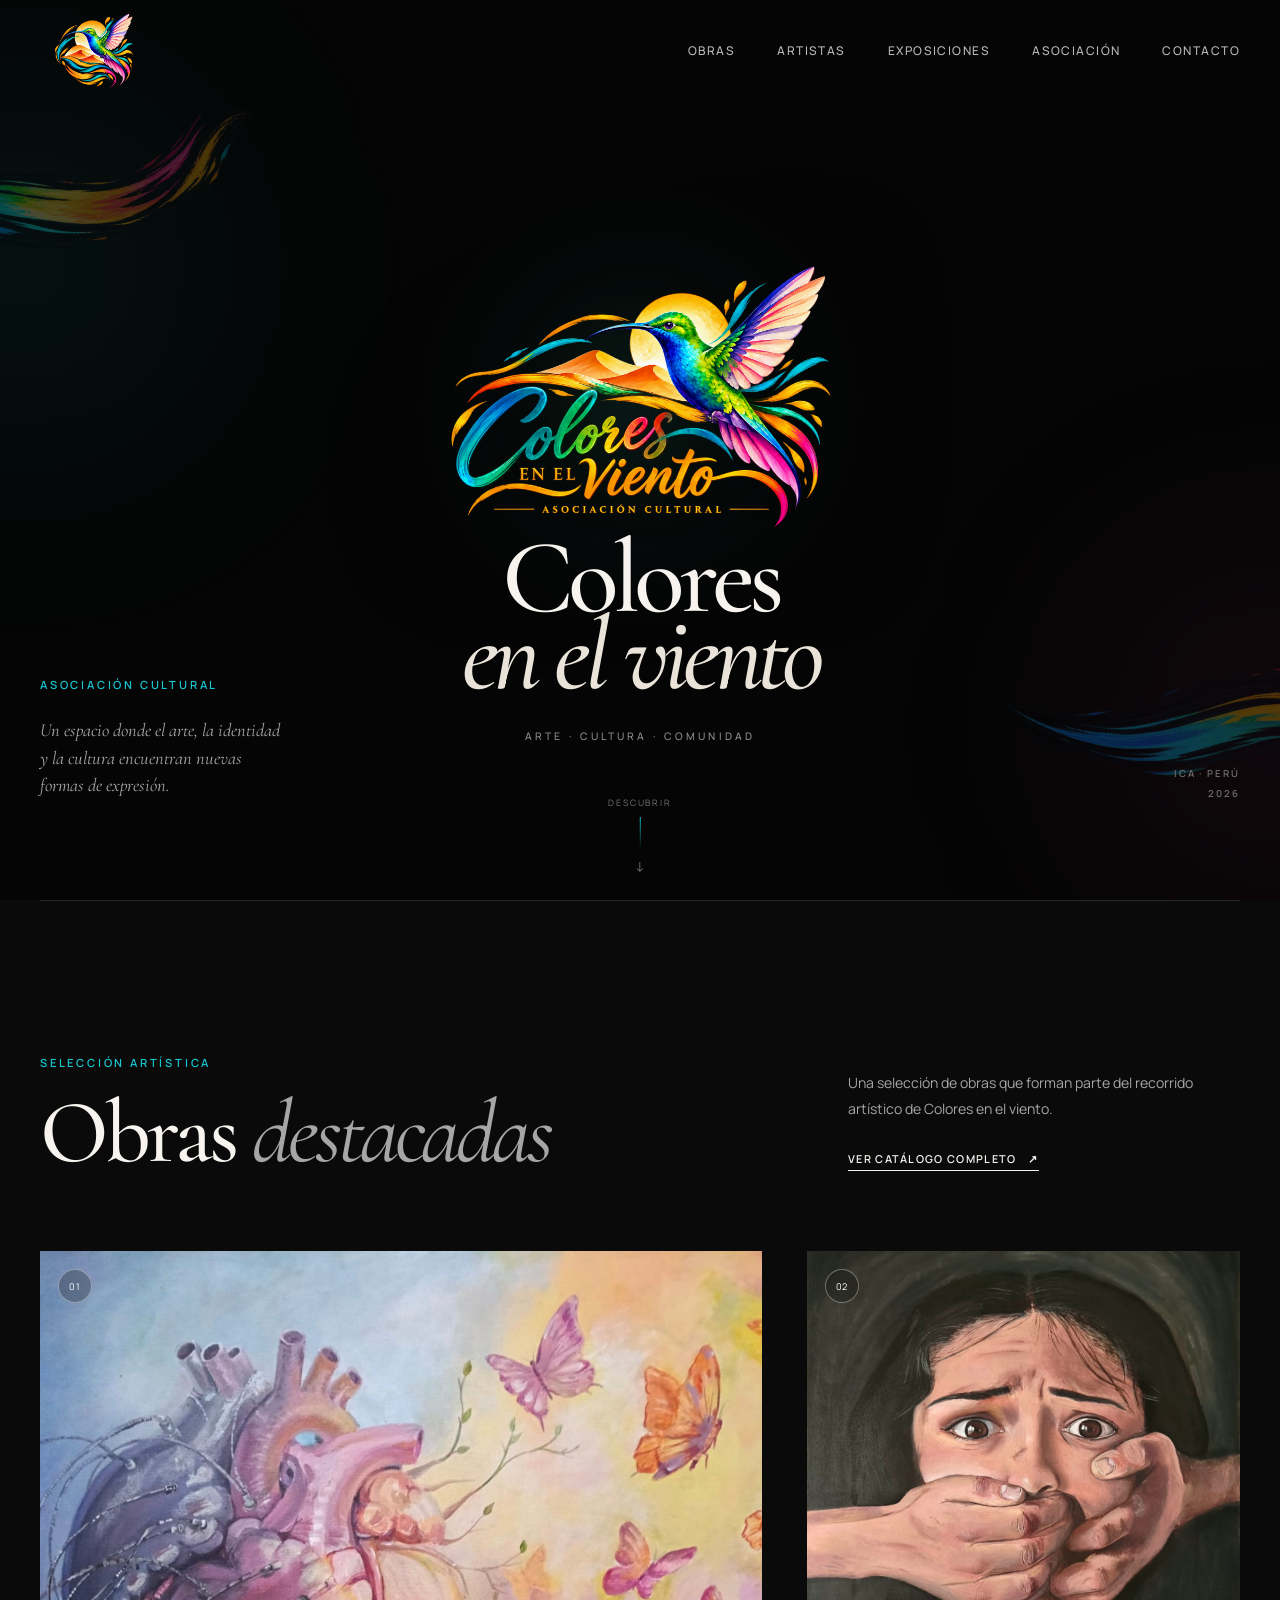
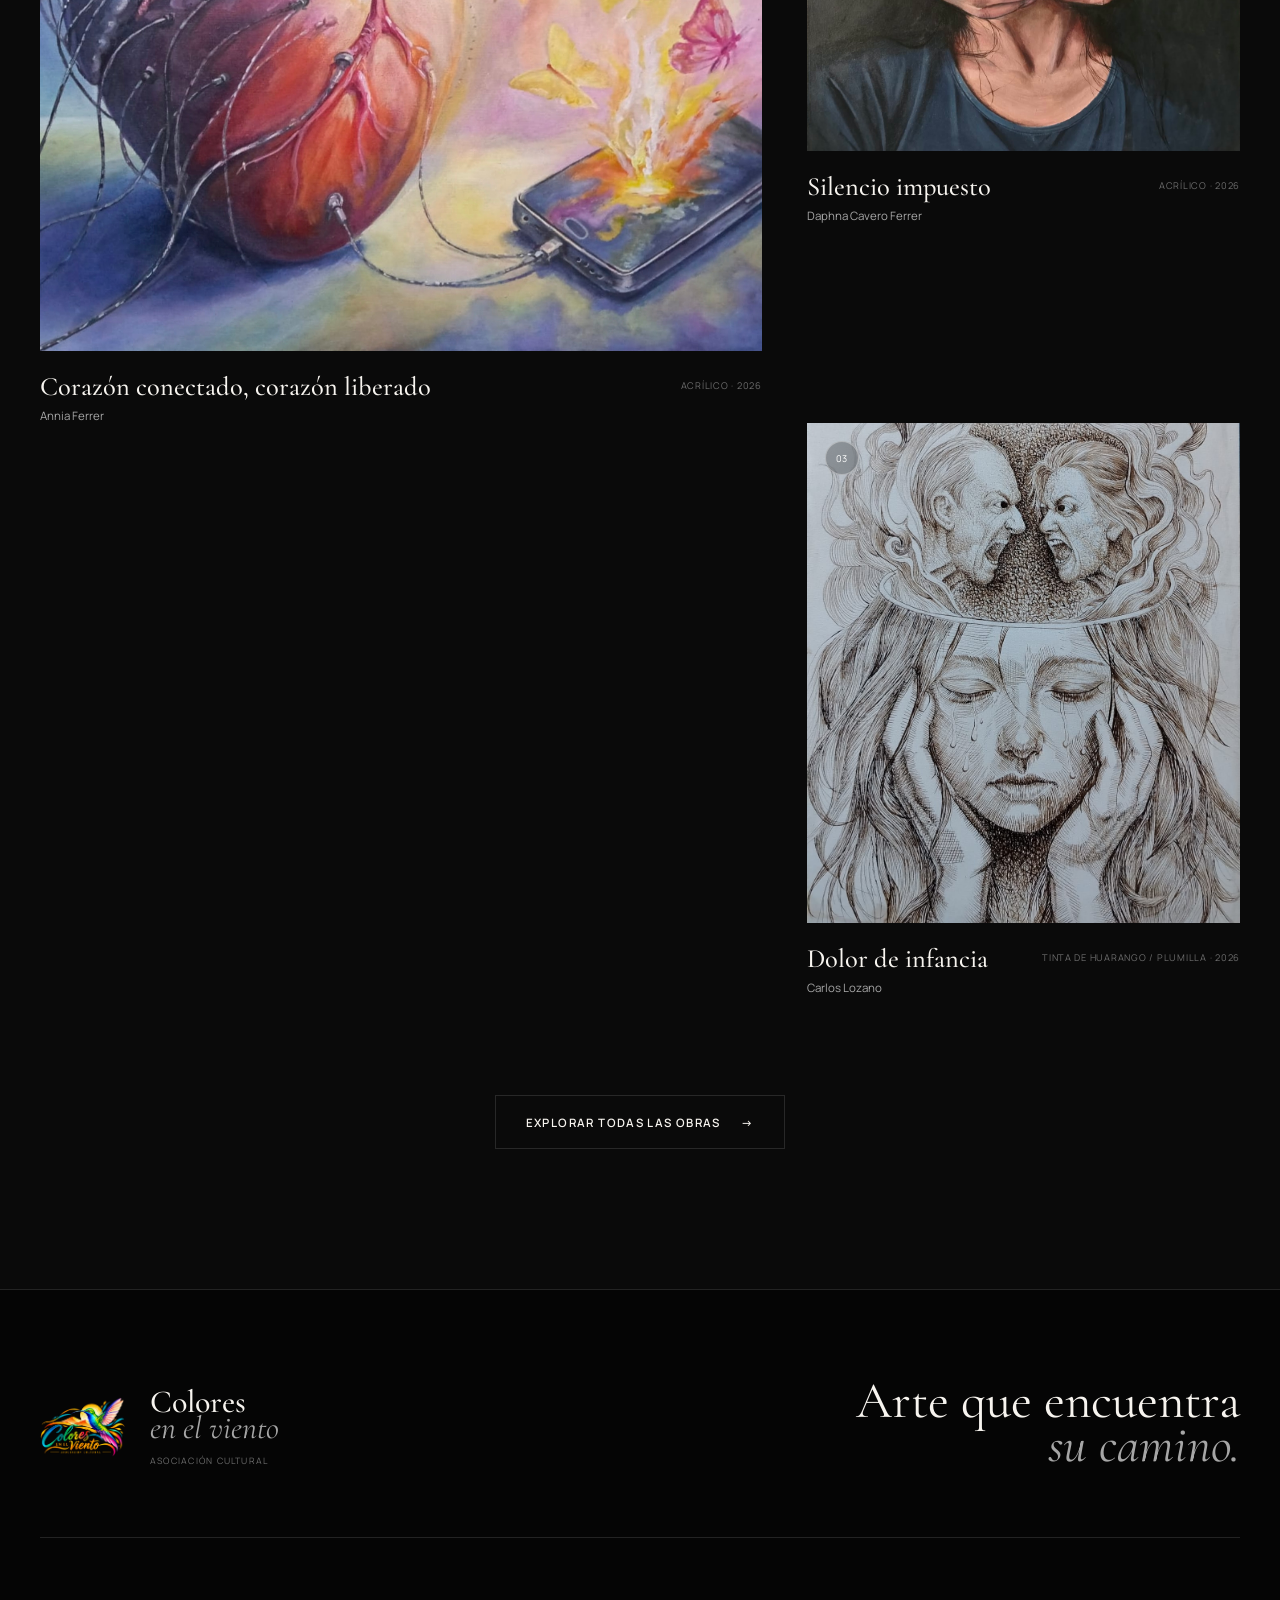
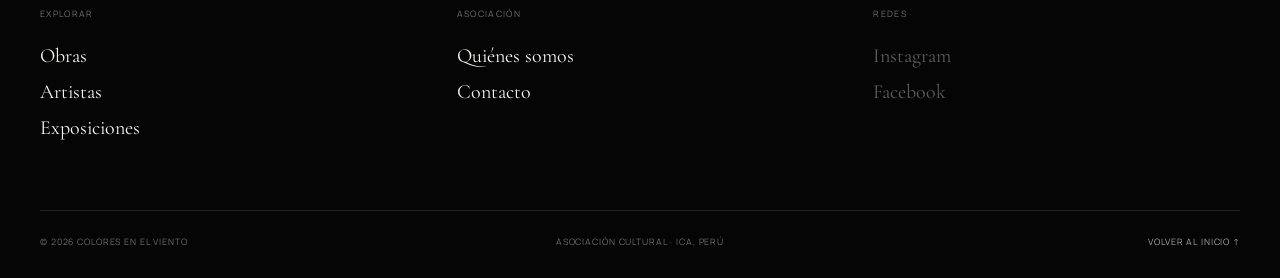
==== commit 518eadca: "Correccion de nombre de artitas y obras destacadas en el inicio" ====
--- a/index.html
+++ b/index.html
@@ -373,13 +373,13 @@
                 <article class="featured-card featured-card--large">
 
                     <a
-                        href="obra.html?id=cev-001"
+                        href="obra.html?id=cev-000"
                         class="featured-card__image"
                     >
 
                         <img
-                            src="assets/obras/cev-001.webp"
-                            alt="Obra CEV-001"
+                            src="assets/obras/cev-000.webp"
+                            alt="Obra CEV-000"
                         >
 
                         <span class="featured-card__number">
@@ -396,16 +396,16 @@
 
                         <div>
                             <h3>
-                                Senderos recorridos
+                                Corazón conectado, corazón liberado
                             </h3>
 
                             <p>
-                                Nombre del artista
+                                Annia Ferrer
                             </p>
                         </div>
 
                         <span>
-                            Técnica mixta · 2026
+                            Acrílico · 2026
                         </span>
 
                     </div>
@@ -417,13 +417,13 @@
                 <article class="featured-card">
 
                     <a
-                        href="obra.html?id=cev-002"
+                        href="obra.html?id=cev-007"
                         class="featured-card__image"
                     >
 
                         <img
-                            src="assets/obras/cev-002.webp"
-                            alt="Obra CEV-002"
+                            src="assets/obras/cev-007.webp"
+                            alt="Obra CEV-007"
                         >
 
                         <span class="featured-card__number">
@@ -440,16 +440,16 @@
 
                         <div>
                             <h3>
-                                Memorias del viento
+                                Silencio impuesto
                             </h3>
 
                             <p>
-                                Nombre del artista
+                                Daphna Cavero Ferrer
                             </p>
                         </div>
 
                         <span>
-                            Óleo sobre lienzo · 2026
+                            Acrílico · 2026
                         </span>
 
                     </div>
@@ -461,13 +461,13 @@
                 <article class="featured-card">
 
                     <a
-                        href="obra.html?id=cev-003"
+                        href="obra.html?id=cev-022"
                         class="featured-card__image"
                     >
 
                         <img
-                            src="assets/obras/cev-003.webp"
-                            alt="Obra CEV-003"
+                            src="assets/obras/cev-022.webp"
+                            alt="Obra CEV-022"
                         >
 
                         <span class="featured-card__number">
@@ -484,16 +484,16 @@
 
                         <div>
                             <h3>
-                                Raíces
+                                Dolor de infancia
                             </h3>
 
                             <p>
-                                Nombre del artista
+                                Carlos Lozano
                             </p>
                         </div>
 
                         <span>
-                            Acrílico · 2026
+                            Tinta de huarango / plumilla · 2026
                         </span>
 
                     </div>
--- a/css/styles.css
+++ b/css/styles.css
@@ -260,6 +260,8 @@
     width: 105px;
     height: auto;
 
+    max-height: calc(var(--header-height) - 18px);
+
     display: block;
 
     object-fit: contain;
@@ -7874,4 +7876,216 @@
     display:
         none !important;
 
-}+}
+
+/* =========================================================
+   23. INTERPRETACIONES DE OBRA
+   Pegar al FINAL de css/styles.css
+========================================================= */
+
+.artwork-interpretations {
+    display: grid;
+    grid-template-columns: 45px 1fr;
+    gap: 20px;
+    padding: 40px 0;
+    border-top: 1px solid rgba(255,255,255,.1);
+}
+
+.artwork-interpretations__intro {
+    max-width: 500px;
+    margin: -4px 0 28px;
+    color: rgba(255,255,255,.58);
+    font-family: var(--font-display);
+    font-size: 1.05rem;
+    line-height: 1.55;
+}
+
+.artwork-interpretations__list {
+    display: grid;
+    gap: 10px;
+}
+
+.interpretation-card {
+    --interpretation-accent: var(--color-cyan);
+    position: relative;
+    overflow: hidden;
+    border: 1px solid rgba(255,255,255,.09);
+    background: rgba(255,255,255,.018);
+    box-shadow: inset 2px 0 0 var(--interpretation-accent);
+    transition:
+        border-color .3s ease,
+        background .3s ease,
+        transform .3s ease;
+}
+
+.interpretation-card[data-type="ciencia"] {
+    --interpretation-accent: var(--color-cyan);
+}
+
+.interpretation-card[data-type="tecnologia"] {
+    --interpretation-accent: var(--color-blue);
+}
+
+.interpretation-card[data-type="violencia"] {
+    --interpretation-accent: var(--color-gold);
+}
+
+.interpretation-card[data-type="bienestar"] {
+    --interpretation-accent: var(--color-green);
+}
+
+.interpretation-card[data-type="etica"] {
+    --interpretation-accent: var(--color-pink);
+}
+
+.interpretation-card:hover,
+.interpretation-card.is-open {
+    border-color: rgba(255,255,255,.17);
+    background: rgba(255,255,255,.035);
+}
+
+.interpretation-card:hover {
+    transform: translateY(-2px);
+}
+
+.interpretation-card__toggle {
+    width: 100%;
+    min-height: 82px;
+    display: grid;
+    grid-template-columns: 42px 1fr 34px;
+    align-items: center;
+    gap: 14px;
+    padding: 18px 18px 18px 20px;
+    text-align: left;
+    color: white;
+}
+
+.interpretation-card__number {
+    color: var(--interpretation-accent);
+    font-size: .55rem;
+    font-weight: 600;
+    letter-spacing: .12em;
+}
+
+.interpretation-card__title {
+    font-size: .68rem;
+    font-weight: 600;
+    line-height: 1.4;
+    letter-spacing: .1em;
+    text-transform: uppercase;
+}
+
+.interpretation-card__icon {
+    width: 30px;
+    height: 30px;
+    display: grid;
+    place-items: center;
+    justify-self: end;
+    border: 1px solid rgba(255,255,255,.13);
+    border-radius: 50%;
+    color: rgba(255,255,255,.7);
+    font-size: 1rem;
+    line-height: 1;
+    transition:
+        transform .35s cubic-bezier(.2,.7,.2,1),
+        color .3s ease,
+        border-color .3s ease;
+}
+
+.interpretation-card.is-open .interpretation-card__icon {
+    transform: rotate(45deg);
+    color: var(--interpretation-accent);
+    border-color: var(--interpretation-accent);
+}
+
+.interpretation-card__content {
+    display: grid;
+    grid-template-rows: 0fr;
+    opacity: 0;
+    transition:
+        grid-template-rows .4s cubic-bezier(.2,.7,.2,1),
+        opacity .3s ease;
+}
+
+.interpretation-card.is-open .interpretation-card__content {
+    grid-template-rows: 1fr;
+    opacity: 1;
+}
+
+.interpretation-card__content-inner {
+    min-height: 0;
+    overflow: hidden;
+}
+
+.interpretation-card__content p {
+    margin: 0;
+    padding: 0 20px 24px 76px;
+    color: #c9c9c9;
+    font-family: var(--font-display);
+    font-size: 1rem;
+    line-height: 1.65;
+}
+
+.artwork-no-interpretations {
+    color: var(--color-gray);
+    font-size: .75rem;
+    line-height: 1.6;
+}
+
+/* Exposición relacionada: ya no ocupa una sección numerada */
+
+.artwork-exhibition-note {
+    margin-top: 8px;
+    padding: 28px 0 6px 65px;
+    border-top: 1px solid rgba(255,255,255,.1);
+}
+
+.artwork-exhibition-note__label {
+    display: block;
+    margin-bottom: 14px;
+    color: rgba(255,255,255,.32);
+    font-size: .55rem;
+    font-weight: 600;
+    letter-spacing: .15em;
+    text-transform: uppercase;
+}
+
+.artwork-exhibition-note__link {
+    position: relative;
+    display: grid;
+    grid-template-columns: 1fr auto;
+    gap: 5px 18px;
+    align-items: center;
+    padding: 14px 0;
+    border-bottom: 1px solid rgba(255,255,255,.07);
+    transition: padding-left .25s ease;
+}
+
+.artwork-exhibition-note__link:hover {
+    padding-left: 7px;
+}
+
+.artwork-exhibition-note__link strong {
+    color: white;
+    font-family: var(--font-display);
+    font-size: 1.08rem;
+    font-weight: 500;
+}
+
+.artwork-exhibition-note__link > span:not(.artwork-exhibition-note__arrow) {
+    grid-column: 1;
+    color: rgba(255,255,255,.4);
+    font-size: .56rem;
+}
+
+.artwork-exhibition-note__arrow {
+    grid-column: 2;
+    grid-row: 1 / 3;
+    color: var(--color-cyan);
+    font-size: .9rem;
+}
+
+.artwork-exhibition-note__divider {
+    display: block;
+    height: 8px;
+}
--- a/css/responsive.css
+++ b/css/responsive.css
@@ -150,7 +150,7 @@
 @media (max-width: 400px) {
 
     .header__logo {
-        width: 112px;
+        width: 68px;
     }
 
 
@@ -2140,4 +2140,101 @@
         align-self: flex-start;
     }
 
-}+}
+/* =========================================================
+   INTERPRETACIONES DE OBRA — RESPONSIVE
+   Pegar al FINAL de css/responsive.css
+========================================================= */
+
+@media (max-width: 700px) {
+
+    .artwork-interpretations {
+        grid-template-columns: 30px 1fr;
+        gap: 10px;
+        padding: 32px 0;
+    }
+
+    .artwork-interpretations__intro {
+        margin-bottom: 24px;
+        font-size: 1rem;
+        line-height: 1.55;
+    }
+
+    .artwork-interpretations__list {
+        gap: 9px;
+    }
+
+    .interpretation-card {
+        box-shadow: inset 2px 0 0 var(--interpretation-accent);
+    }
+
+    .interpretation-card:hover {
+        transform: none;
+    }
+
+    .interpretation-card__toggle {
+        min-height: 76px;
+        grid-template-columns: 34px 1fr 32px;
+        gap: 10px;
+        padding: 16px 13px 16px 15px;
+    }
+
+    .interpretation-card__number {
+        font-size: .5rem;
+    }
+
+    .interpretation-card__title {
+        font-size: .64rem;
+        line-height: 1.45;
+        letter-spacing: .075em;
+    }
+
+    .interpretation-card__icon {
+        width: 28px;
+        height: 28px;
+    }
+
+    .interpretation-card__content p {
+        padding: 0 15px 20px 49px;
+        font-size: 1rem;
+        line-height: 1.65;
+    }
+
+    .artwork-exhibition-note {
+        margin-top: 0;
+        padding: 25px 0 0 40px;
+    }
+
+    .artwork-exhibition-note__link {
+        padding: 12px 0;
+    }
+
+    .artwork-exhibition-note__link strong {
+        font-size: 1rem;
+        line-height: 1.3;
+    }
+
+}
+
+@media (max-width: 400px) {
+
+    .interpretation-card__toggle {
+        grid-template-columns: 30px 1fr 28px;
+        padding-left: 12px;
+        padding-right: 10px;
+    }
+
+    .interpretation-card__title {
+        font-size: .6rem;
+    }
+
+    .interpretation-card__content p {
+        padding-left: 42px;
+        padding-right: 12px;
+    }
+
+    .artwork-exhibition-note {
+        padding-left: 40px;
+    }
+
+}
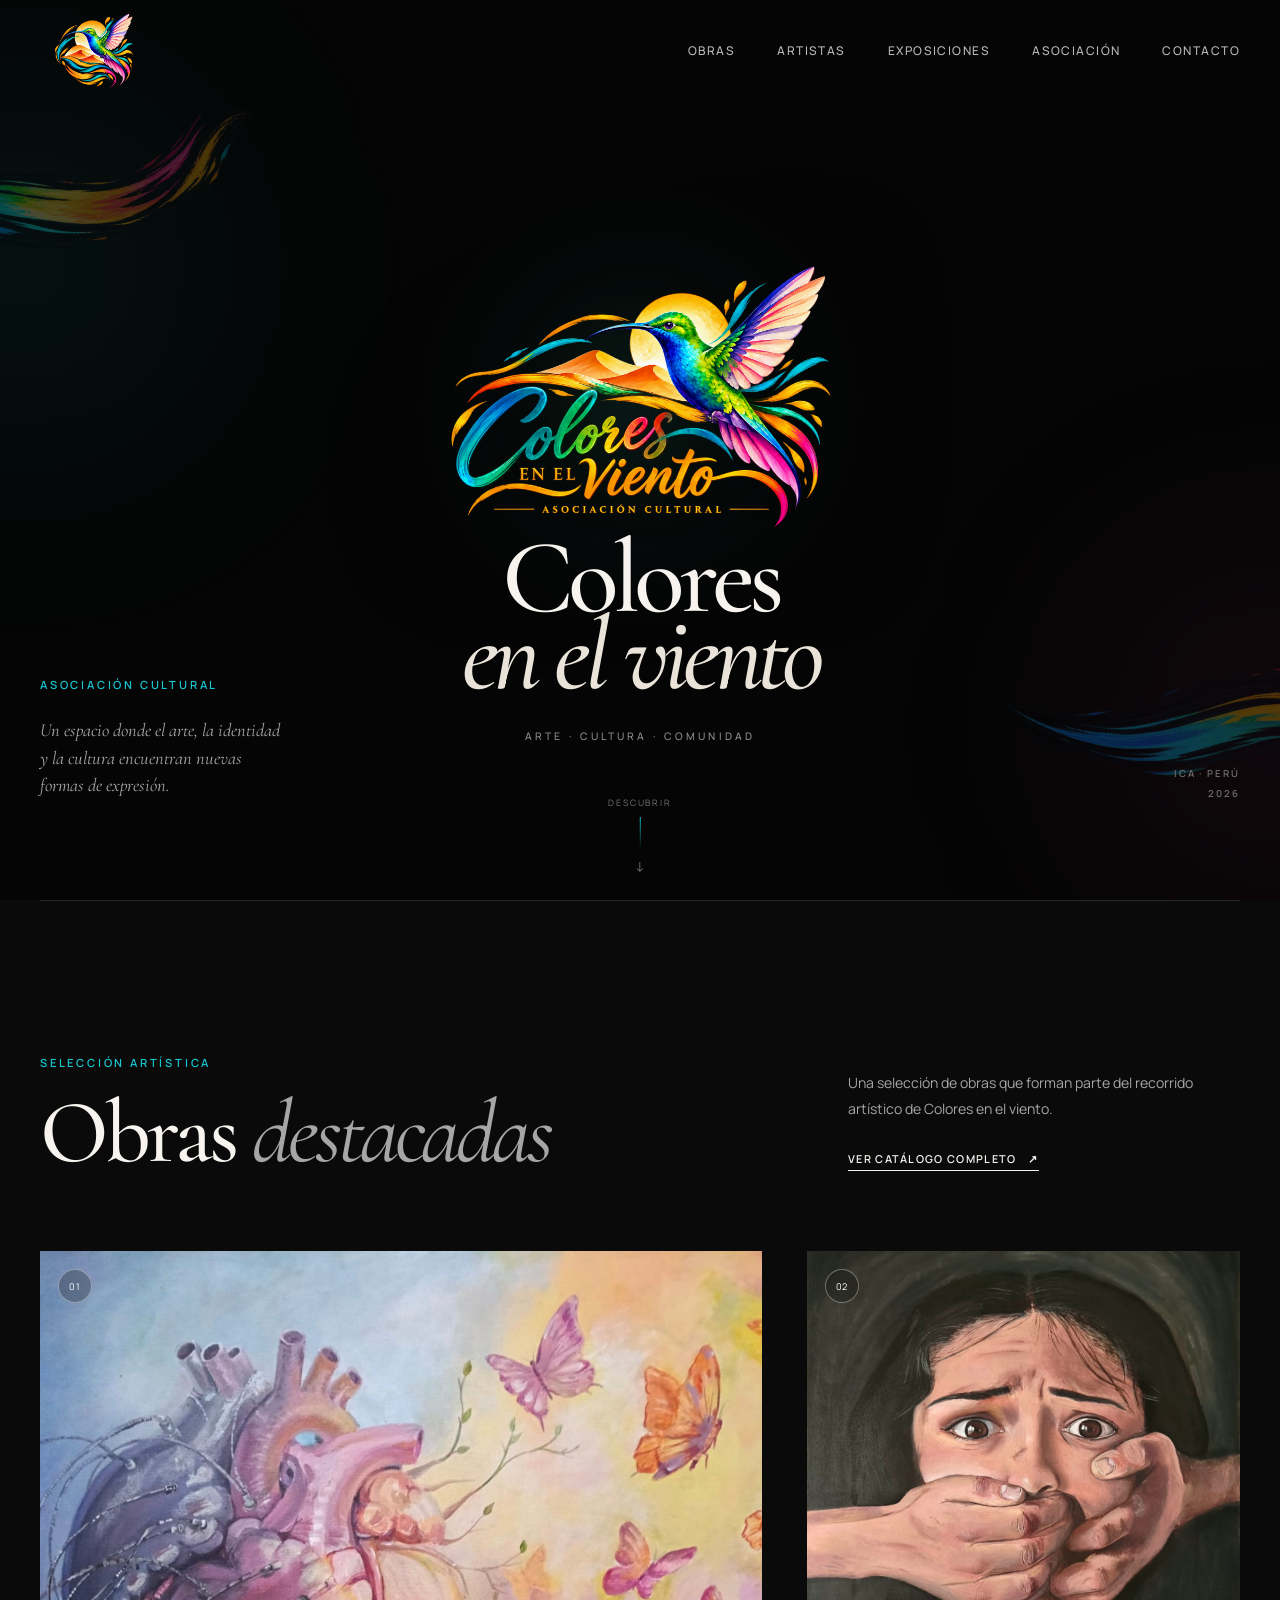
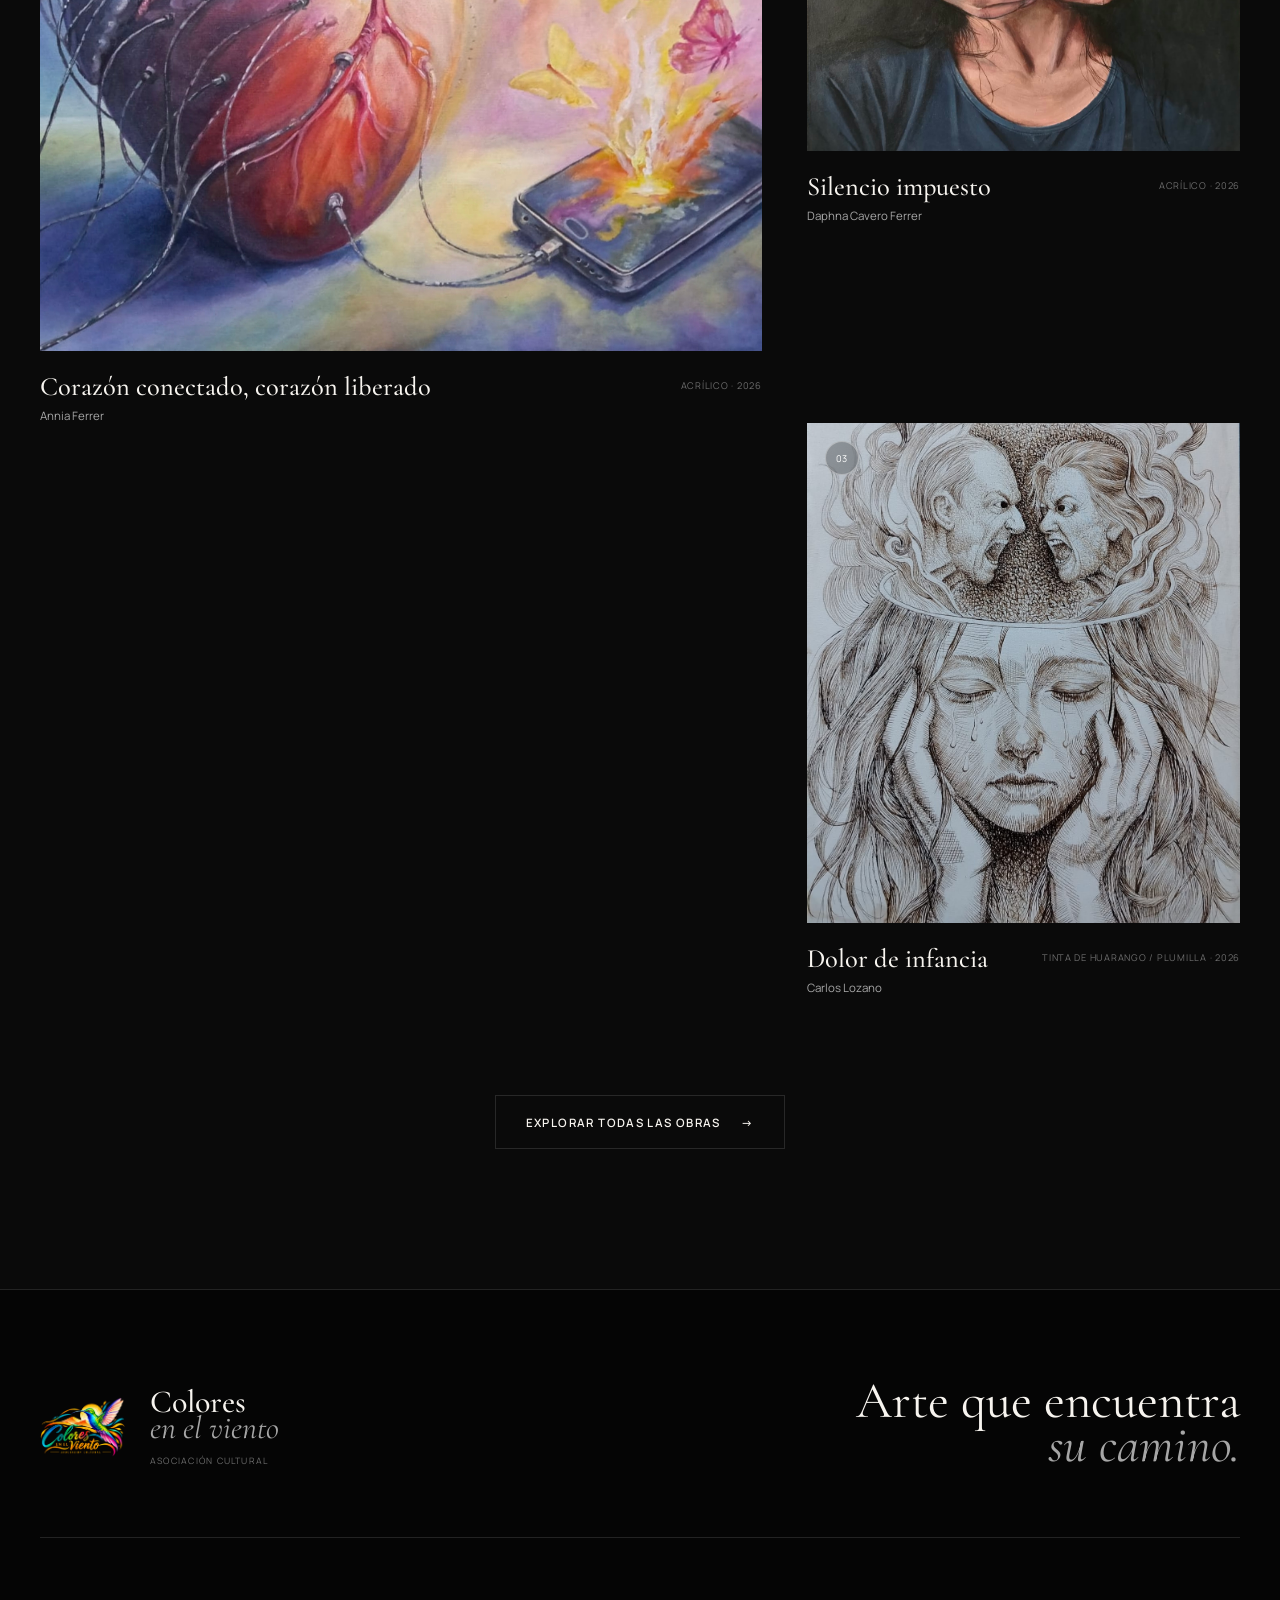
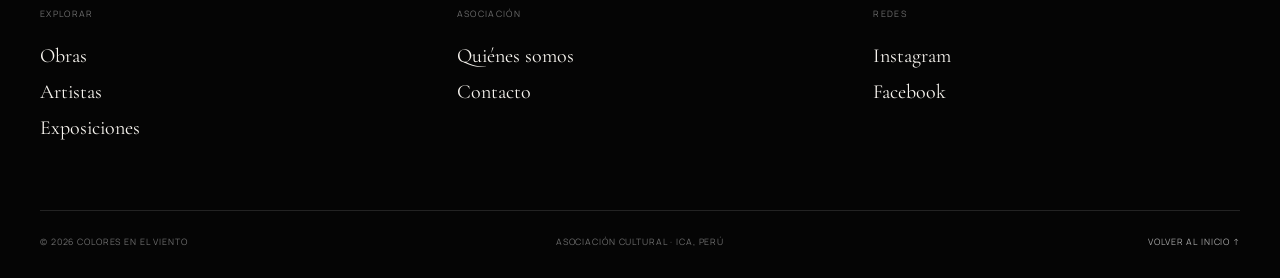
==== commit a15f975d: "Se añadio links reales de ig y facebook" ====
--- a/index.html
+++ b/index.html
@@ -623,13 +623,21 @@
                     Redes
                 </span>
 
-                <span class="site-footer__pending">
-                    Instagram
-                </span>
-
-                <span class="site-footer__pending">
-                    Facebook
-                </span>
+                <a
+                        href="https://www.instagram.com/coloresenelviento.arte/"
+                        target="_blank"
+                        rel="noopener noreferrer"
+                    >
+                        Instagram
+                </a>
+
+                <a
+                        href="https://www.facebook.com/coloresenelviento.arte"
+                        target="_blank"
+                        rel="noopener noreferrer"
+                    >
+                        Facebook
+                </a>
 
             </div>
 
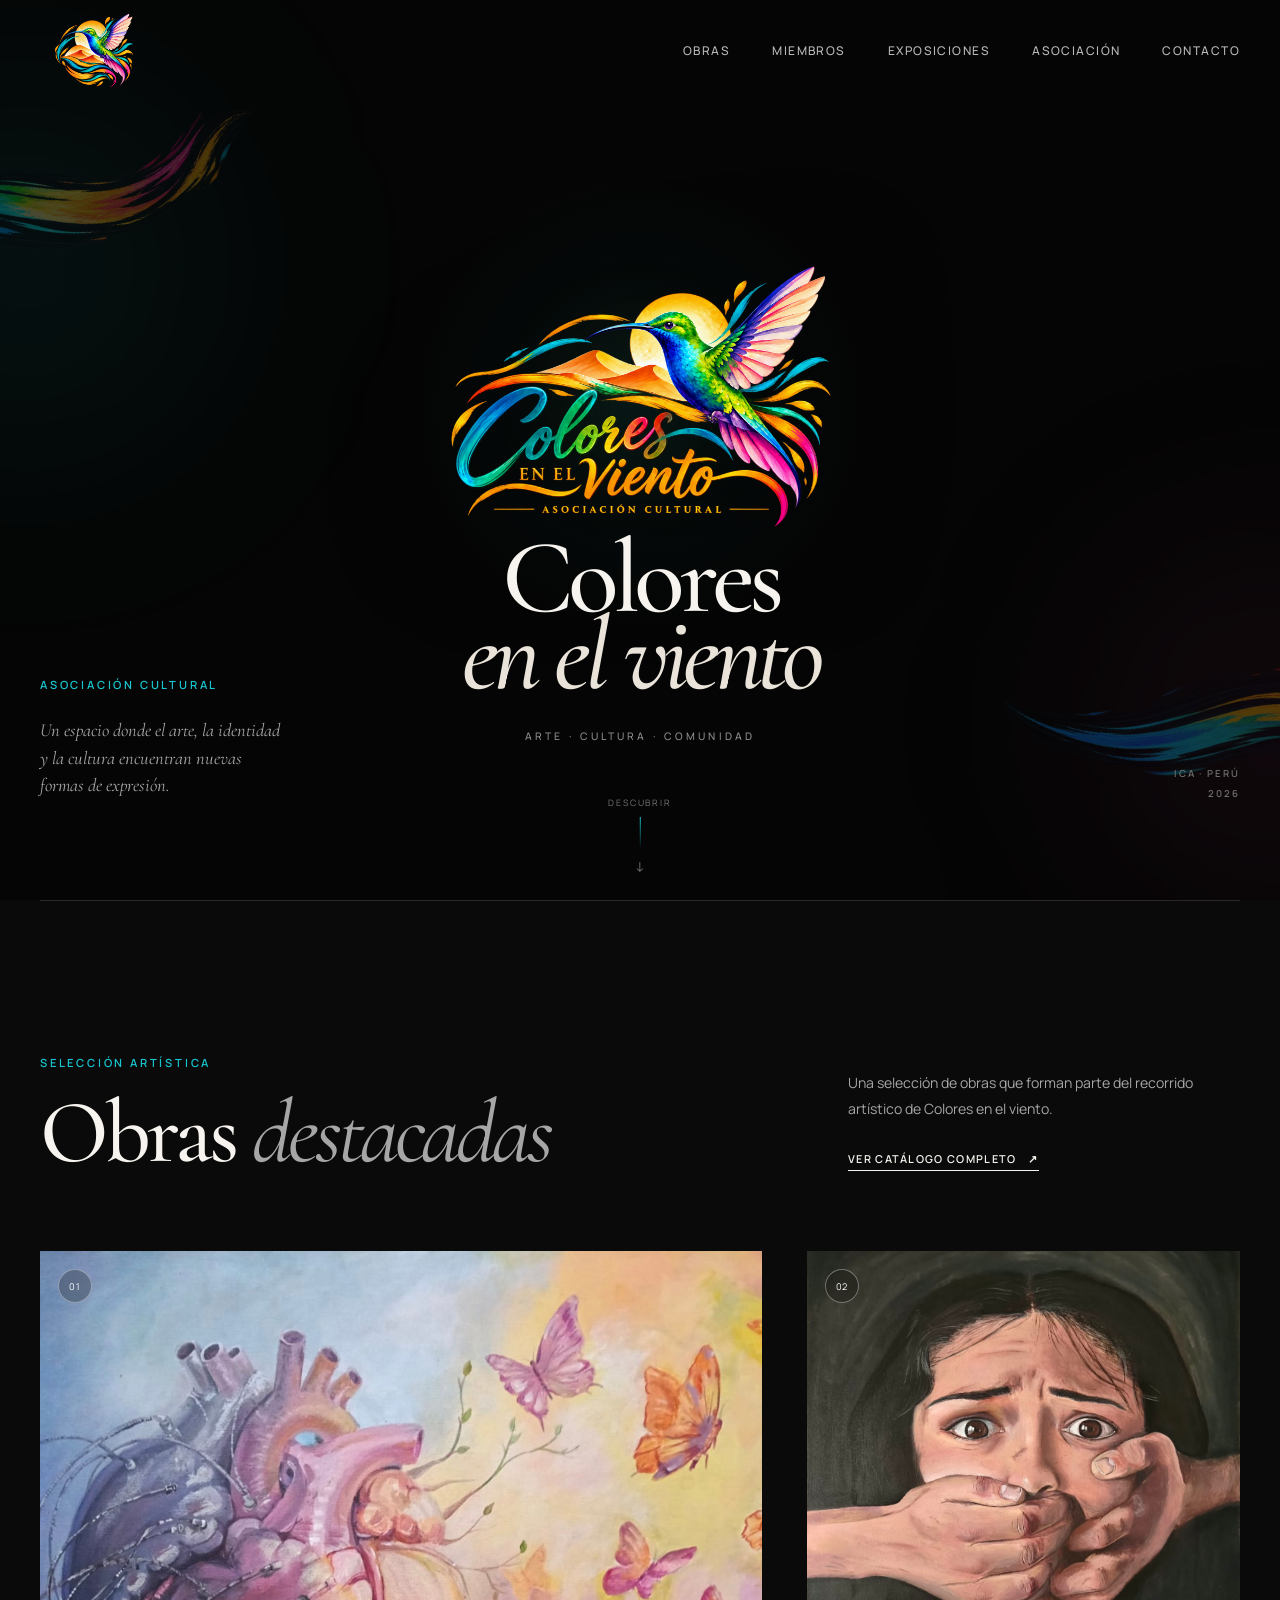
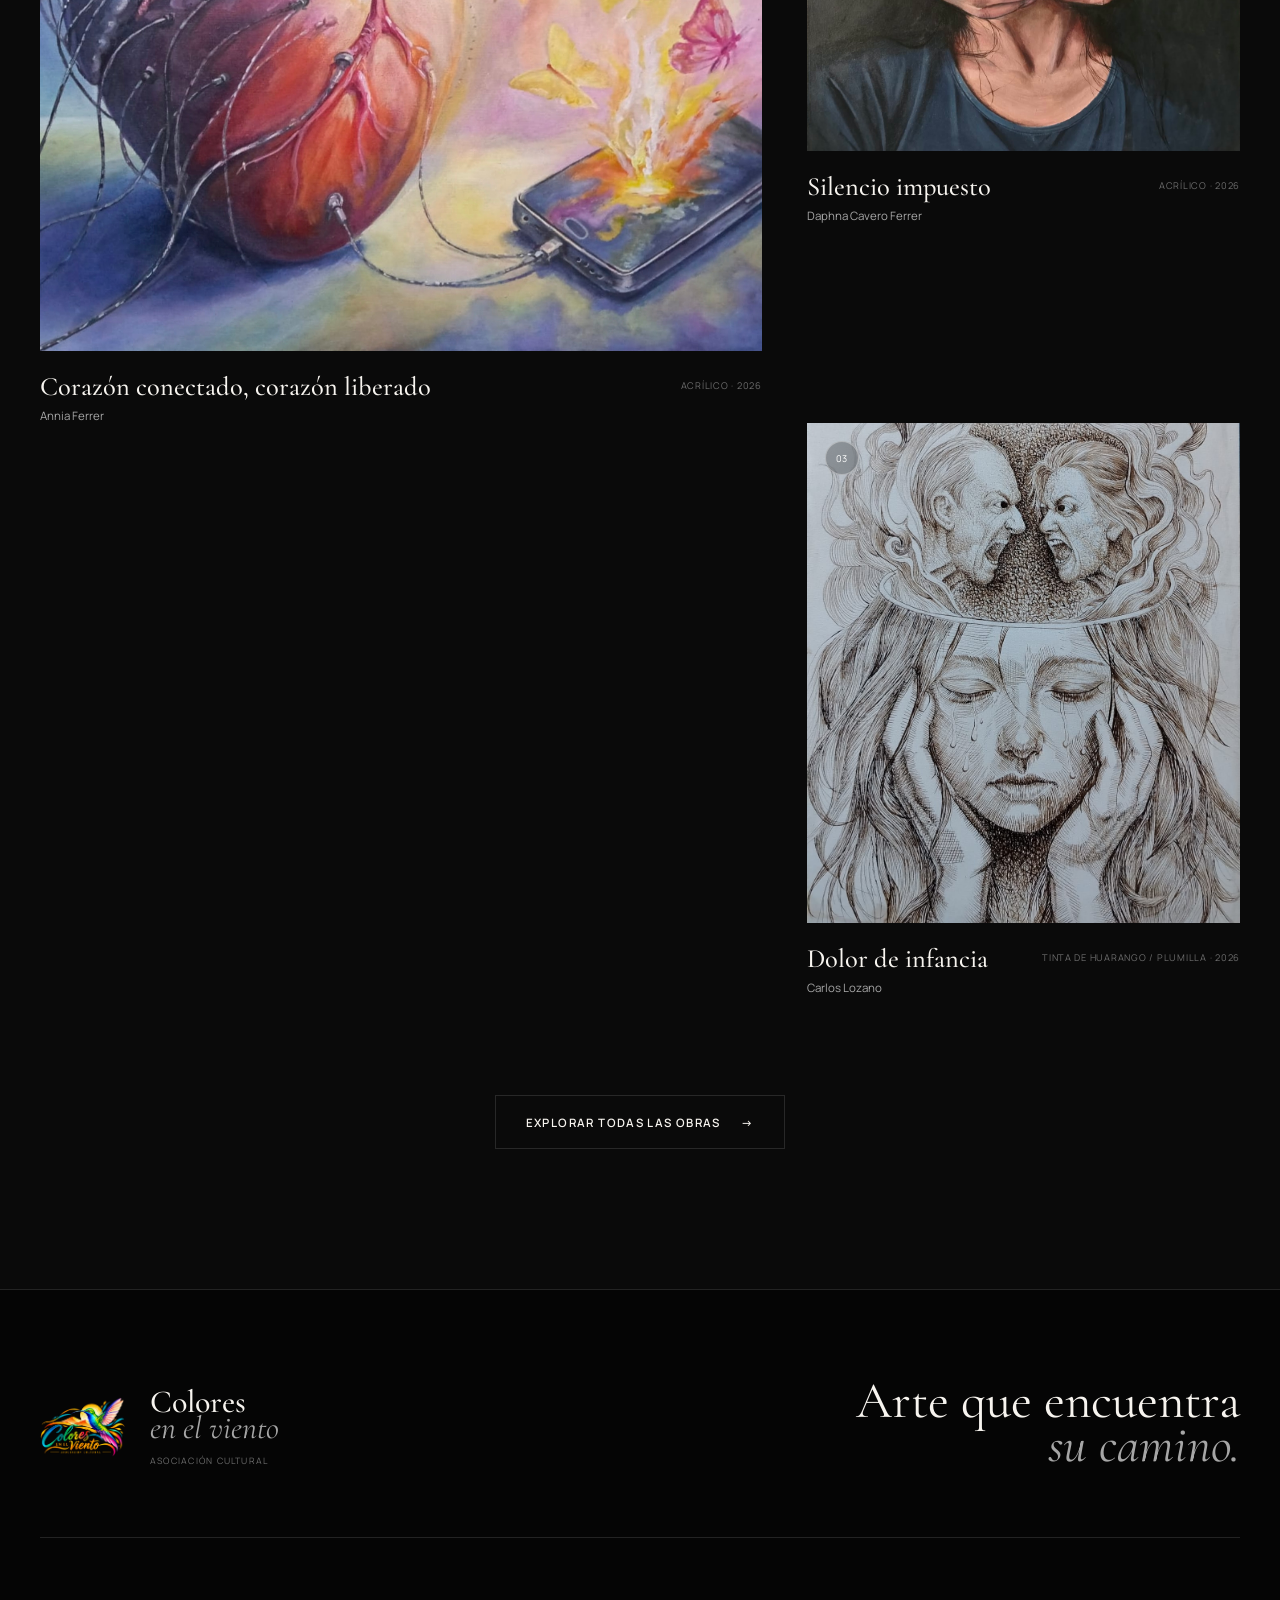
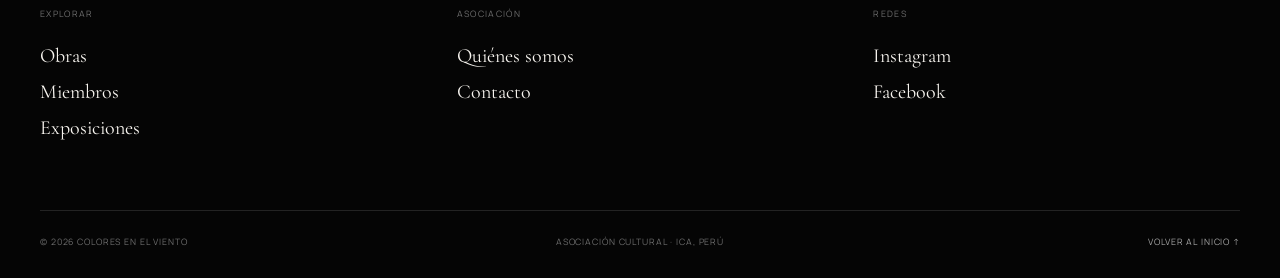
==== commit 43019566: "Cambios" ====
--- a/index.html
+++ b/index.html
@@ -70,7 +70,7 @@
                 </a>
 
                 <a href="artistas.html" class="desktop-nav__link">
-                    Artistas
+                    Miembros
                 </a>
 
                 <a href="exposiciones.html" class="desktop-nav__link">
@@ -163,7 +163,7 @@
                 class="mobile-menu__link"
             >
                 <span class="mobile-menu__number">03</span>
-                <span>Artistas</span>
+                <span>Miembros</span>
             </a>
 
             <a
@@ -588,7 +588,7 @@
                 </a>
 
                 <a href="artistas.html">
-                    Artistas
+                    Miembros
                 </a>
 
                 <a href="exposiciones.html">
--- a/css/responsive.css
+++ b/css/responsive.css
@@ -1859,9 +1859,9 @@
 
     .contact-hero h1 {
         font-size:
-            clamp(4.8rem, 22vw, 7rem);
-
-        line-height: .7;
+            clamp(4rem, 17vw, 5.8rem);
+
+        line-height: .72;
     }
 
 
@@ -2238,3 +2238,140 @@
     }
 
 }
+
+/* =========================================================
+   CORRECCIÓN CONTACTO MÓVIL
+========================================================= */
+
+@media (max-width: 700px) {
+
+    html,
+    body {
+        width: 100%;
+        max-width: 100%;
+        overflow-x: hidden;
+    }
+
+
+    .contact-page,
+    .contact-hero,
+    .contact-information,
+    .contact-statement,
+    .contact-form-section,
+    .contact-collaboration {
+        width: 100%;
+        max-width: 100%;
+        overflow-x: hidden;
+    }
+
+
+    .contact-page .container {
+        width: calc(100% - 36px);
+        max-width: 100%;
+
+        margin-left: auto;
+        margin-right: auto;
+    }
+
+
+    .contact-hero__container {
+        width: 100%;
+    }
+
+
+    .contact-hero__main,
+    .contact-section-heading,
+    .contact-form-layout,
+    .contact-collaboration__grid {
+        min-width: 0;
+    }
+
+
+    .contact-link-card {
+        width: 100%;
+        min-width: 0;
+
+        grid-template-columns:
+            34px
+            minmax(0, 1fr)
+            28px;
+
+        gap: 12px;
+    }
+
+
+    .contact-link-card > div {
+        min-width: 0;
+    }
+
+
+    .contact-link-card strong {
+        max-width: 100%;
+
+        font-size:
+            clamp(
+                1.7rem,
+                8vw,
+                2.5rem
+            );
+
+        line-height: 1;
+
+        overflow-wrap: anywhere;
+        word-break: break-word;
+    }
+
+
+    .contact-link-card__label {
+        font-size: .55rem;
+    }
+
+
+    .contact-hero h1 {
+        max-width: 100%;
+
+        font-size:
+            clamp(
+                4.2rem,
+                18vw,
+                6rem
+            );
+
+        line-height: .72;
+    }
+
+
+    .contact-hero h1 span {
+        max-width: 100%;
+    }
+
+
+    .contact-hero__intro {
+        width: 100%;
+        max-width: 100%;
+    }
+
+
+    .contact-hero__intro p {
+        max-width: 100%;
+
+        font-size: 1rem;
+
+        line-height: 1.7;
+    }
+
+
+    .contact-section-heading h2,
+    .contact-form-intro h2 {
+        max-width: 100%;
+    }
+
+
+    .contact-form {
+        width: 100%;
+        max-width: 100%;
+
+        box-sizing: border-box;
+    }
+
+}
